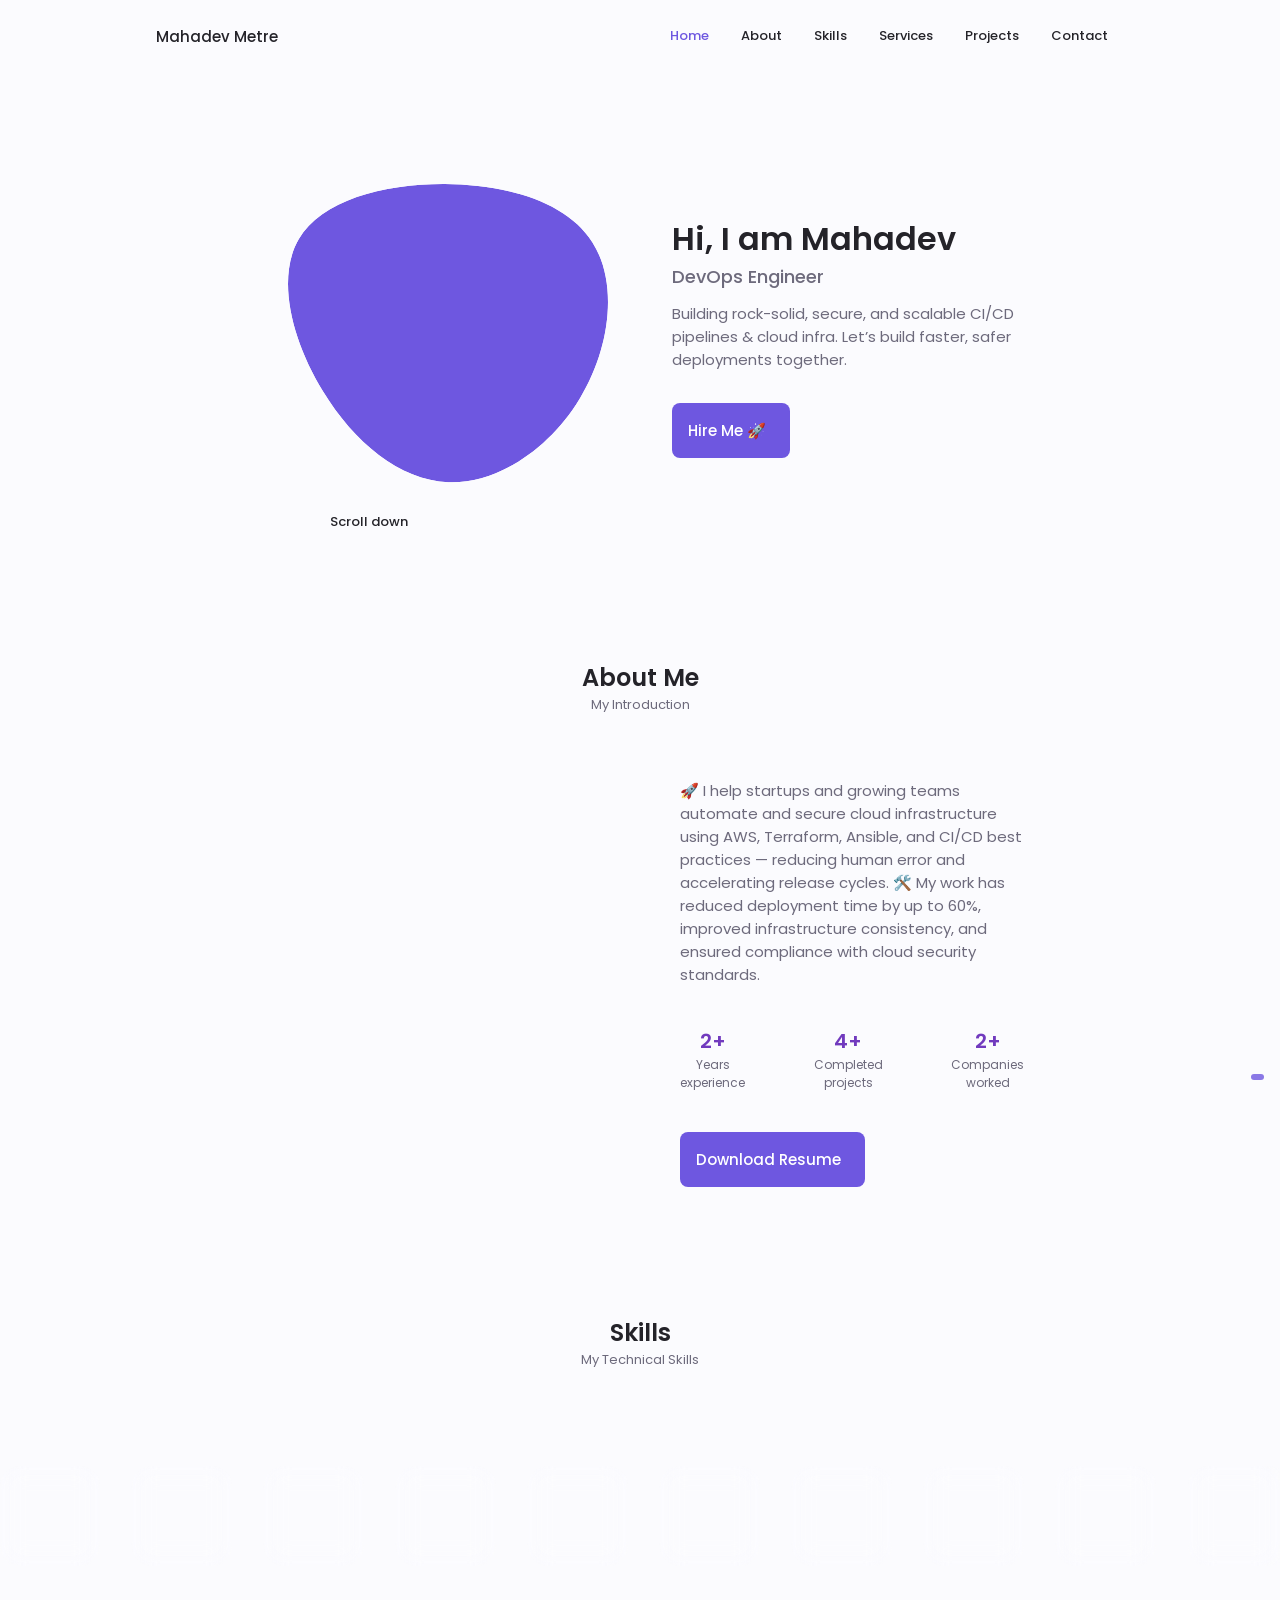
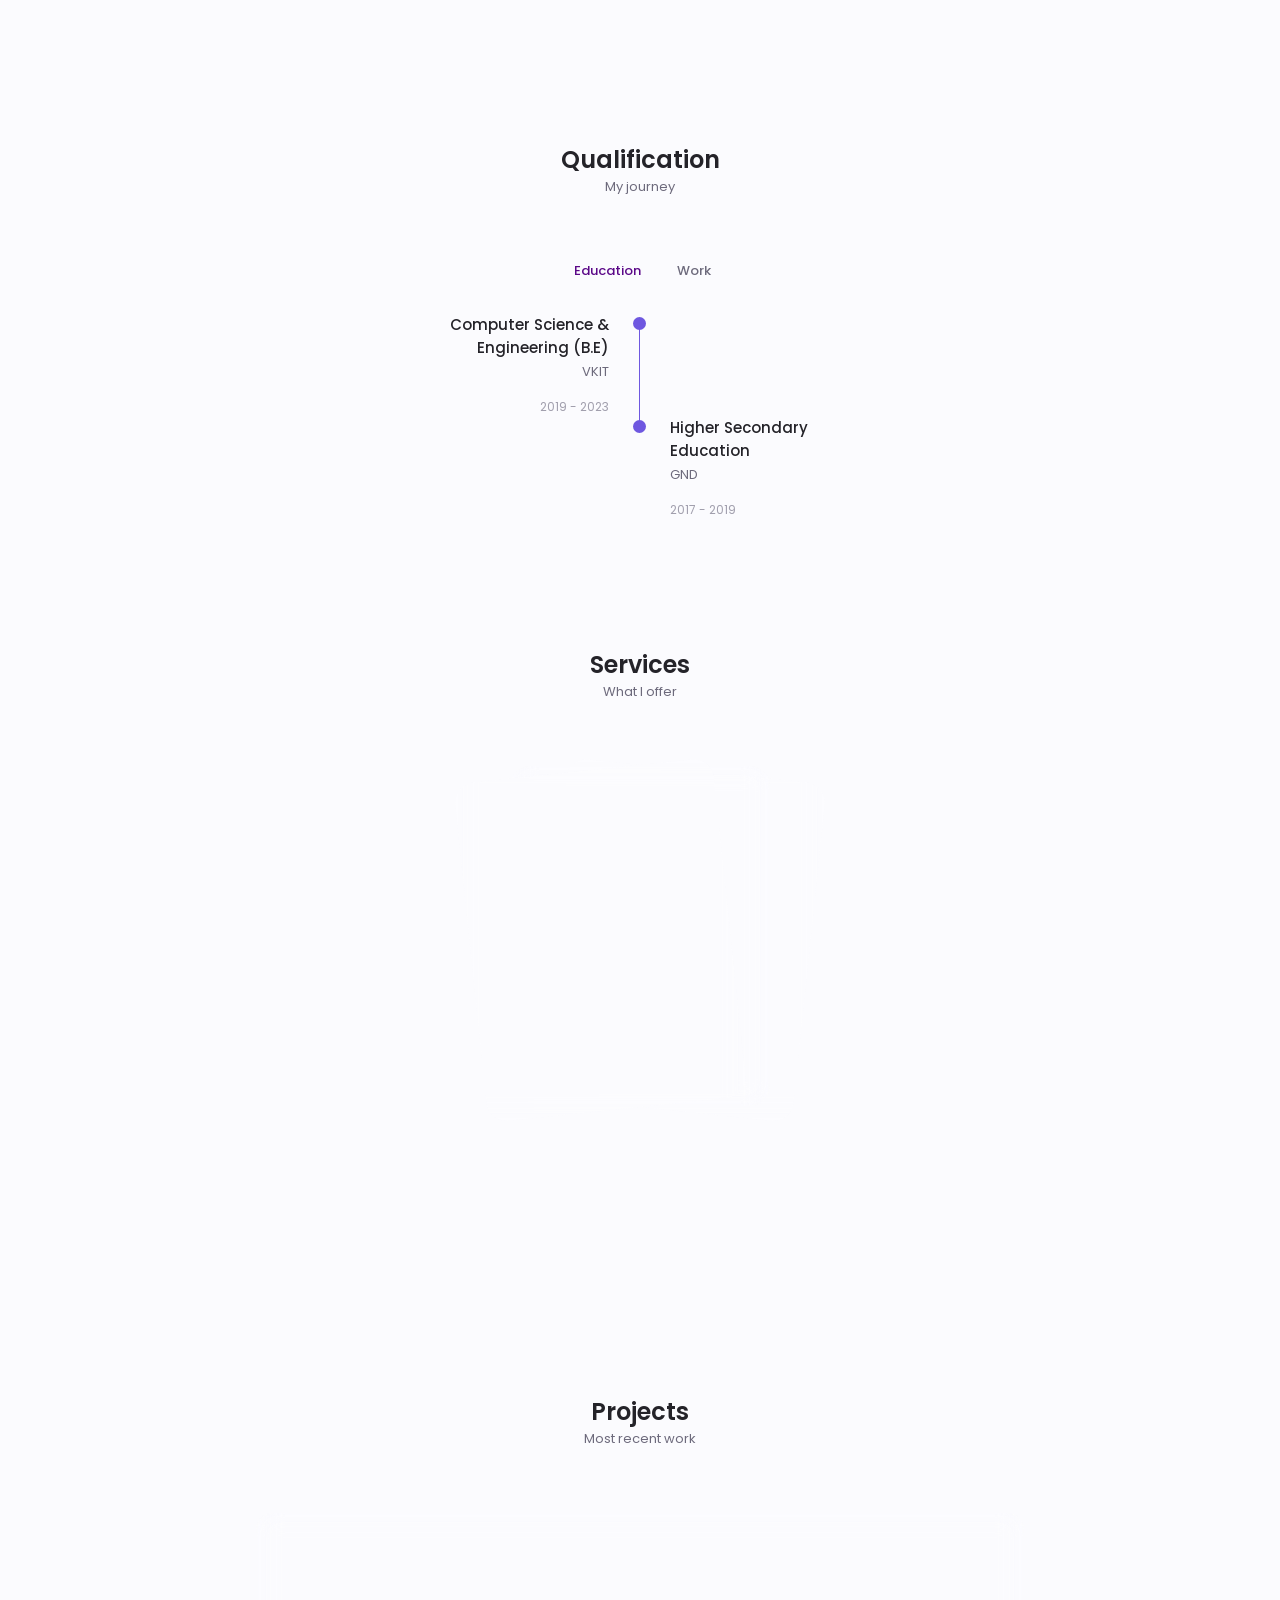
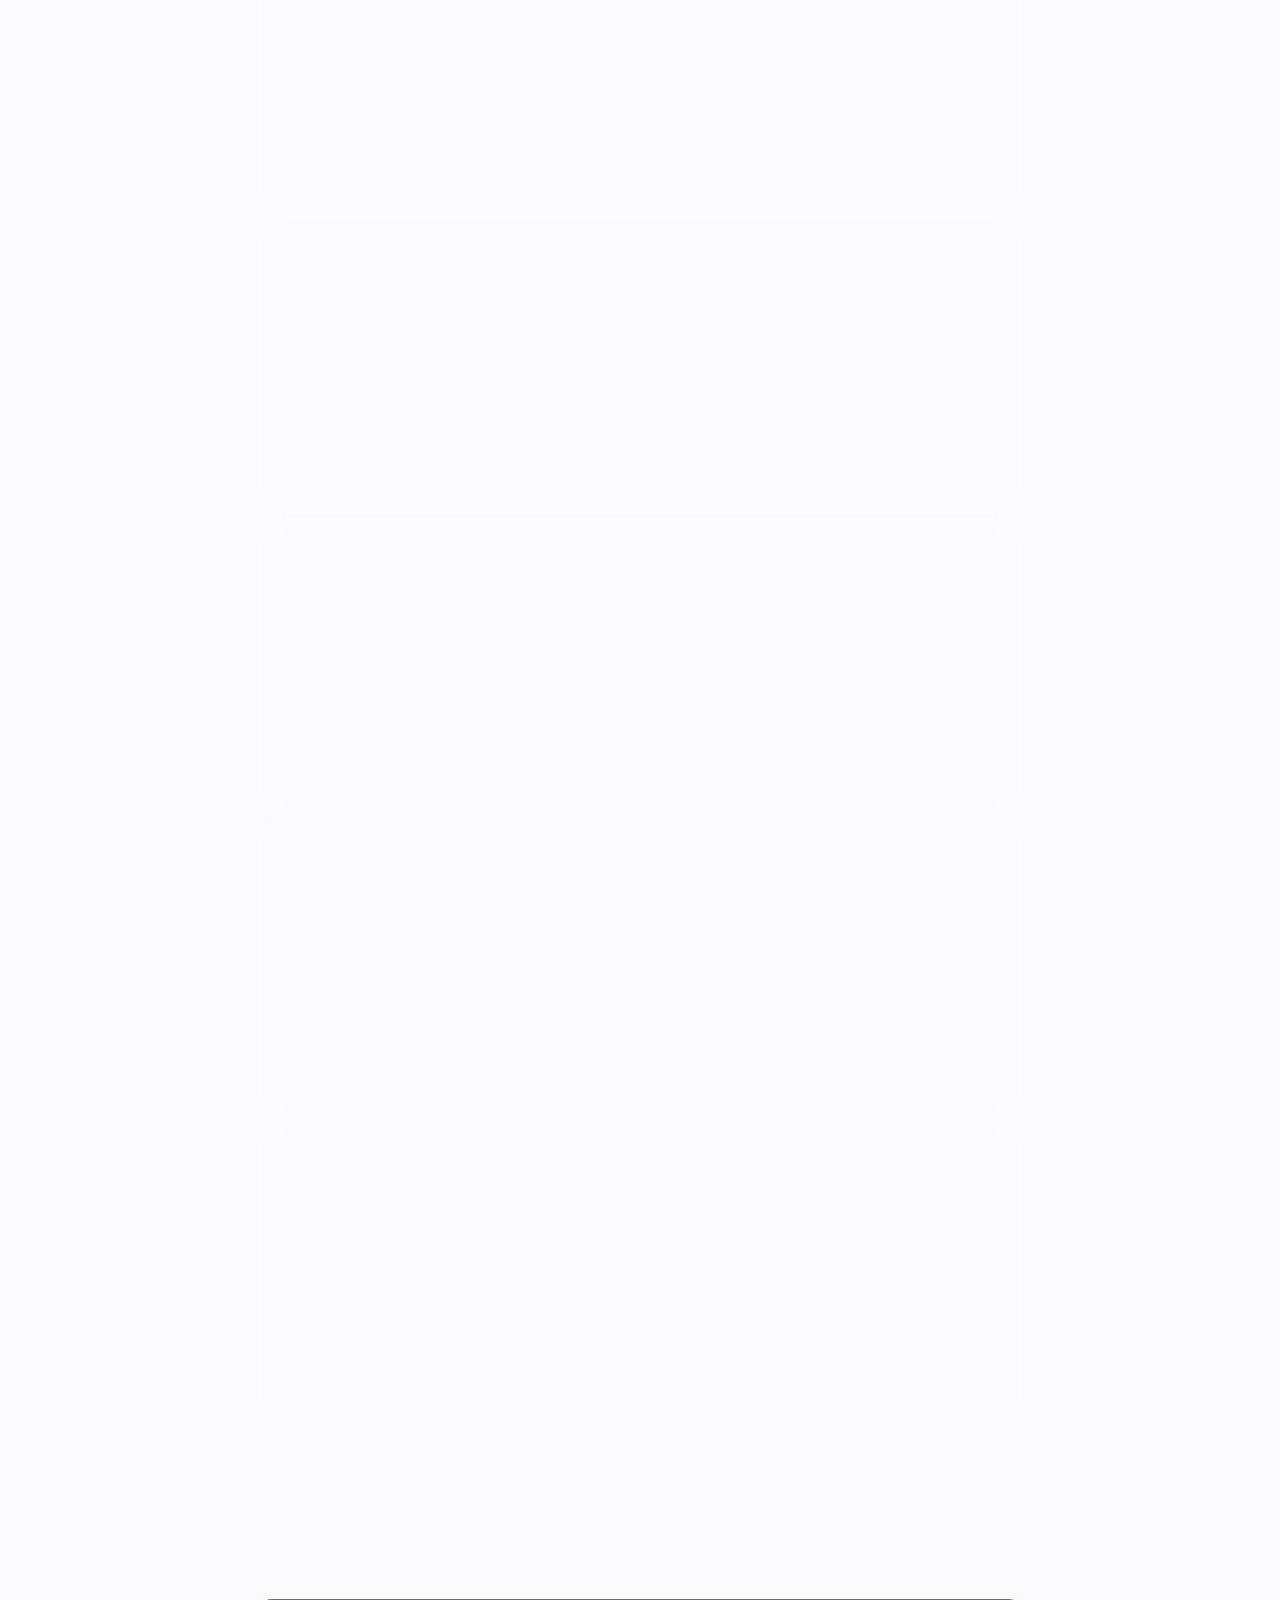
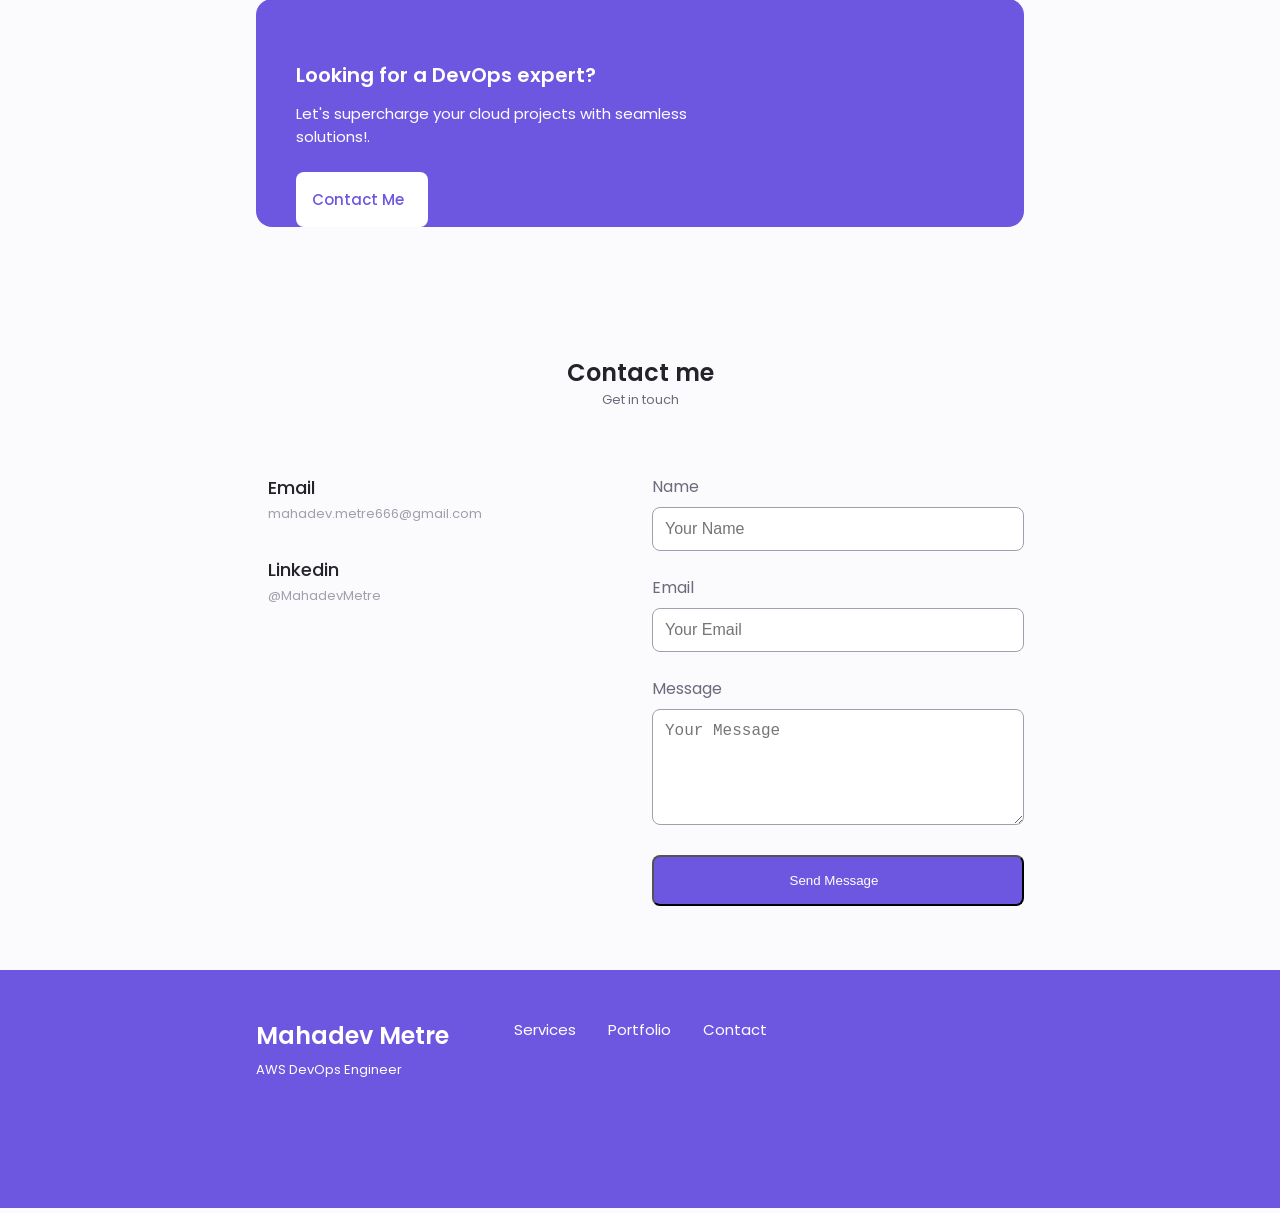
==== index.html @ 088efeca "Update index.html" ====
<!DOCTYPE html>
<html lang="en">
  <head>
    <meta charset="UTF-8" />
    <meta name="viewport" content="width=device-width, initial-scale=1.0" />
    <title>Mahadev</title>
    <link rel="stylesheet" href="Libraries/swiper-bundle.min.css" />
    <link rel="stylesheet" href="Css/style.css" />
  </head>
  <body><section class="space-section"><div class="space-layer layer-back"></div><div class="space-layer layer-mid"></div><div class="space-layer layer-front"></div><div class="section-content">
    <!-- header  --> 
    <header class="header" id="header">
      <nav class="nav container">
<!--         <a href="#" class="nav-logo">Mahadev Metre</a> -->
        <a href="https://www.linkedin.com/in/mahadevmetre/" class="nav-logo" target="_blank">Mahadev Metre</a>

        <div class="nav-menu" id="nav-menu">
          <ul class="nav-list grid">
            <li class="nav-item">
              <a href="#home" class="nav-link"
                ><i class="fa-solid fa-house nav-icon"></i> Home</a
              >
            </li>
            <li class="nav-item">
              <a href="#about" class="nav-link"
                ><i class="fa-solid fa-user nav-icon"></i> About</a
              >
            </li>
            <li class="nav-item">
              <a href="#skills" class="nav-link"
                ><i class="fa-solid fa-file nav-icon"></i> Skills</a
              >
            </li>
            <li class="nav-item">
              <a href="#services" class="nav-link"
                ><i class="fa-solid fa-briefcase nav-icon"></i> Services</a
              >
            </li>
            <li class="nav-item">
              <a href="#portfolio" class="nav-link"
                ><i class="fa-solid fa-image nav-icon"></i> Projects</a
              >
            </li>
            <li class="nav-item">
              <a href="#contact" class="nav-link"
                ><i class="fa-solid fa-message nav-icon"></i> Contact</a
              >
            </li>
          </ul>
          <i class="fa-solid fa-xmark nav-close" id="nav-close"></i>
        </div>

        <div class="nav-btns">
          <!-- theme btn  -->
          <i class="fa-regular fa-moon change-theme" id="theme-button"></i>

          <div class="nav-toggle" id="nav-toggle">
            <i class="fa-solid fa-bars"></i>
          </div>
        </div>
      </nav>
    </header>

    <main class="main">
      <section class="home section" id="home">
        <div class="home-container container grid">
          <div class="home-content grid">
            <div class="home-social">
              <a
                href="https://www.linkedin.com/in/mahadevmetre/"
                target="_blank"
                class="home-social-icon"
              >
                <i class="fa-brands fa-linkedin-in"></i>
              </a>
              <!-- <a
                href="#"
                target="_blank"
                class="home-social-icon"
              >
                <i class="fa-brands fa-instagram"></i>
              </a> -->
              <a
                href="https://github.com/MahadevMetre"
                target="_blank"
                class="home-social-icon"
              >
                <i class="fa-brands fa-github"></i>
              </a>
            </div>

            <div class="home-img">
              <svg
                class="home-blob"
                viewBox="0 0 200 187"
                xmlns="http://www.w3.org/2000/svg"
                xmlns:xlink="http://www.w3.org/1999/xlink"
              >
                <mask id="mask0" mask-type="alpha">
                  <path
                    d="M190.312 36.4879C206.582 62.1187 201.309 102.826 182.328 134.186C163.346 165.547 
        130.807 187.559 100.226 186.353C69.6454 185.297 41.0228 161.023 21.7403 129.362C2.45775 
        97.8511 -7.48481 59.1033 6.67581 34.5279C20.9871 10.1032 59.7028 -0.149132 97.9666 
        0.00163737C136.23 0.303176 174.193 10.857 190.312 36.4879Z"
                  />
                </mask>
                <g mask="url(#mask0)">
                  <path
                    d="M190.312 36.4879C206.582 62.1187 201.309 102.826 182.328 134.186C163.346 
        165.547 130.807 187.559 100.226 186.353C69.6454 185.297 41.0228 161.023 21.7403 
        129.362C2.45775 97.8511 -7.48481 59.1033 6.67581 34.5279C20.9871 10.1032 59.7028 
        -0.149132 97.9666 0.00163737C136.23 0.303176 174.193 10.857 190.312 36.4879Z"
                  />
                  <image
                    class="home-blob-img"
                    x="-15"
                    y="-5"
                    href="Assets/Icons/logo1.png"
                  />
                </g>
              </svg>
            </div>

            <div class="home-data">
              <h1 class="home-title">Hi, I am Mahadev</h1>
              <h3 class="home-subtitle">DevOps Engineer</h3>
              <p class="home-description">
                Building rock-solid, secure, and scalable CI/CD pipelines & cloud infra. Let’s build faster, safer deployments together.
              </p>
              <a href="#contact" class="button button-flex">
                Hire Me 🚀 <i class="fa-regular fa-envelope button-icon"></i>
              </a>
            </div>
          </div>
          <div class="home-scroll">
            <a href="#about" class="home-scroll-button button-flex">
              <!-- <i class="fa-solid fa-computer-mouse home-scroll-mouse"></i> -->
              <img class="home-scroll-mouse" src="Assets/mouse.svg" alt="" />
              <span class="home-scroll-name">Scroll down</span>
              <i class="fa-solid fa-angles-down home-scroll-arrow"></i>
            </a>
          </div>
        </div>
      </section>

      <section class="about section" id="about">
        <h2 class="section-title">About Me</h2>
        <span class="section-subtitle">My Introduction</span>

        <div class="about-container container grid">
          <lottie-player    src="https://lottie.host/4395eef1-335b-4917-9cc4-239379681e2f/G8MNc1hFb9.json"     background="transparent"     speed="1"     loop     autoplay     style="width: 300px; height: 300px;"> </lottie-player>
          <div class="about-data">
            <p class="about-description">
              🚀 I help startups and growing teams automate and 
              secure cloud infrastructure using AWS, Terraform, 
              Ansible, and CI/CD best practices — reducing human error and accelerating release cycles. 
              🛠️ My work has reduced deployment time by up to 60%, 
              improved infrastructure consistency, and ensured compliance with cloud security standards. 
            </p>

            <div class="about-info">
              <div>
                <span class="about-info-title">2+</span>
                <span class="about-info-name"
                  >Years <br />
                  experience</span
                >
              </div>
              <div>
                <span class="about-info-title">4+</span>
                <span class="about-info-name"
                  >Completed <br />
                  projects</span
                >
              </div>
              <div>
                <span class="about-info-title">2+</span>
                <span class="about-info-name"
                  >Companies <br />
                  worked</span
                >
              </div>
            </div>

            <div class="about-buttons">
              <a
                download=""
                href="Assets\Mahadev Metre_DevOps Engineer.pdf"
                class="button button-flex"
              >
                Download Resume<i
                  class="fa-solid fa-file-arrow-down button-icon"
                ></i>
              </a>
            </div>
          </div>
        </div>
      </section>

      <!-- skills and qualificationn  -->
      <section class="skills section" id="skills">
        <h2 class="section-title">Skills</h2>
        <span class="section-subtitle">My Technical Skills</span>
  <div class="skills-slider-wrapper">
    <!-- <button class="skills-arrow left" onclick="scrollSkills(-1)">‹</button> -->
    <div class="skills-slider" id="skillsScroll">
      <div class="skills-track scroll-left">
        <div class="skill-card">
          <div class="skill-card-inner">
            <div class="skill-card-front">
              <img src="Assets/python.svg" alt="Python">
            </div>
            <div class="skill-card-back">
              Python
            </div>
          </div>
        </div>
        
        <div class="skill-card">
          <div class="skill-card-inner">
            <div class="skill-card-front">
              <img src="Assets/docker.svg" alt="Docker">
            </div>
            <div class="skill-card-back">
              Docker
            </div>
          </div>
        </div>

        <div class="skill-card">
          <div class="skill-card-inner">
            <div class="skill-card-front">
              <img src="Assets/kubernetes.svg" alt="Kubernetes">
            </div>
            <div class="skill-card-back">
              Kubernetes
            </div>
          </div>
        </div>
        
        <div class="skill-card">
          <div class="skill-card-inner">
            <div class="skill-card-front">
              <img src="Assets/prometheus.svg" alt="Prometheus">
            </div>
            <div class="skill-card-back">
              Prometheus
            </div>
          </div>
        </div>
        
        <div class="skill-card">
          <div class="skill-card-inner">
            <div class="skill-card-front">
              <img src="Assets/grafana.svg" alt="Grafana">
            </div>
            <div class="skill-card-back">
              Grafana
            </div>
          </div>
        </div>
        
        <div class="skill-card">
          <div class="skill-card-inner">
            <div class="skill-card-front">
              <img src="Assets/trivy.svg" alt="Trivy">
            </div>
            <div class="skill-card-back">
              Trivy
            </div>
          </div>
        </div>

        <div class="skill-card">
          <div class="skill-card-inner">
            <div class="skill-card-front">
              <img src="Assets/awscodepipeline.svg" alt="AWS CodePipeline">
            </div>
            <div class="skill-card-back">
              AWS CodePipeline
            </div>
          </div>
        </div>        

        <div class="skill-card">
          <div class="skill-card-inner">
            <div class="skill-card-front">
              <img src="Assets/sonarqube.svg" alt="SonarQube">
            </div>
            <div class="skill-card-back">
              SonarQube
            </div>
          </div>
        </div>          

        <div class="skill-card">
          <div class="skill-card-inner">
            <div class="skill-card-front">
              <img src="Assets/helm.svg" alt="Helm">
            </div>
            <div class="skill-card-back">
              Helm
            </div>
          </div>
        </div> 

        <div class="skill-card">
          <div class="skill-card-inner">
            <div class="skill-card-front">
              <img src="Assets/argocd.svg" alt="Argo CD">
            </div>
            <div class="skill-card-back">
              Argo CD
            </div>
          </div>
        </div>         

        <div class="skill-card">
          <div class="skill-card-inner">
            <div class="skill-card-front">
              <img src="Assets/terraform.svg" alt="Terraform">
            </div>
            <div class="skill-card-back">
              Terraform
            </div>
          </div>
        </div>          

        <div class="skill-card">
          <div class="skill-card-inner">
            <div class="skill-card-front">
              <img src="Assets/linux.svg" alt="Linux">
            </div>
            <div class="skill-card-back">
              Linux
            </div>
          </div>
        </div>         

        <div class="skill-card">
          <div class="skill-card-inner">
            <div class="skill-card-front">
              <img src="Assets/bash.svg" alt="Bash Scripting">
            </div>
            <div class="skill-card-back">
              Bash Scripting
            </div>
          </div>
        </div>   

        <div class="skill-card">
          <div class="skill-card-inner">
            <div class="skill-card-front">
              <img src="Assets/nginx.svg" alt="Nginx">
            </div>
            <div class="skill-card-back">
              Nginx
            </div>
          </div>
        </div>         

        <div class="skill-card">
          <div class="skill-card-inner">
            <div class="skill-card-front">
              <img src="Assets/ansible.svg" alt="Ansible">
            </div>
            <div class="skill-card-back">
              Ansible
            </div>
          </div>
        </div>          

        <div class="skill-card">
          <div class="skill-card-inner">
            <div class="skill-card-front">
              <img src="Assets/git.svg" alt="Git">
            </div>
            <div class="skill-card-back">
              Git
            </div>
          </div>
        </div> 

        <div class="skill-card">
          <div class="skill-card-inner">
            <div class="skill-card-front">
              <img src="Assets/jenkins.svg" alt="Jenkins">
            </div>
            <div class="skill-card-back">
              Jenkins
            </div>
          </div>
        </div>         

        <div class="skill-card">
          <div class="skill-card-inner">
            <div class="skill-card-front">
              <img src="Assets/CloudFormation.svg" alt="CloudFormation">
            </div>
            <div class="skill-card-back">
              CloudFormation
            </div>
          </div>
        </div>    

        <div class="skill-card">
          <div class="skill-card-inner">
            <div class="skill-card-front">
              <img src="Assets/groovy.svg" alt="Groovy">
            </div>
            <div class="skill-card-back">
              Groovy
            </div>
          </div>
        </div>          

        <div class="skill-card">
          <div class="skill-card-inner">
            <div class="skill-card-front">
              <img src="Assets/amazonecr.svg" alt="Amazon ECR">
            </div>
            <div class="skill-card-back">
              Amazon ECR
            </div>
          </div>
        </div>          
  
        <div class="skill-card">
          <div class="skill-card-inner">
            <div class="skill-card-front">
              <img src="Assets/awscloudwatch.svg" alt="AWS CloudWatch">
            </div>
            <div class="skill-card-back">
              AWS CloudWatch
            </div>
          </div>
        </div> 

        <div class="skill-card">
          <div class="skill-card-inner">
            <div class="skill-card-front">
              <img src="Assets/yaml.svg" alt="YAML">
            </div>
            <div class="skill-card-back">
              YAML
            </div>
          </div>
        </div>         

        <div class="skill-card">
          <div class="skill-card-inner">
            <div class="skill-card-front">
              <img src="Assets/awswaf.svg" alt="AWS WAF">
            </div>
            <div class="skill-card-back">
              AWS WAF
            </div>
          </div>
        </div>         


        <div class="skill-card">
          <div class="skill-card-inner">
            <div class="skill-card-front">
              <img src="Assets/iam.svg" alt="IAM">
            </div>
            <div class="skill-card-back">
              IAM
            </div>
          </div>
        </div>      

        <div class="skill-card">
          <div class="skill-card-inner">
            <div class="skill-card-front">
              <img src="Assets/secretsmanagement.svg" alt="Secrets Management">
            </div>
            <div class="skill-card-back">
              Secrets Management
            </div>
          </div>
        </div>        

        <div class="skill-card">
          <div class="skill-card-inner">
            <div class="skill-card-front">
              <img src="Assets/rds.svg" alt="RDS">
            </div>
            <div class="skill-card-back">
              RDS
            </div>
          </div>
        </div>         

        <div class="skill-card">
          <div class="skill-card-inner">
            <div class="skill-card-front">
              <img src="Assets/route53.svg" alt="Route 53 (DNS)">
            </div>
            <div class="skill-card-back">
              Route 53 (DNS)
            </div>
          </div>
        </div>           

        <div class="skill-card">
          <div class="skill-card-inner">
            <div class="skill-card-front">
              <img src="Assets/circleci.svg" alt="CircleCI">
            </div>
            <div class="skill-card-back">
              CircleCI
            </div>
          </div>
        </div>         

        <div class="skill-card">
          <div class="skill-card-inner">
            <div class="skill-card-front">
              <img src="Assets/githubactions.svg" alt="GitHub Actions">
            </div>
            <div class="skill-card-back">
              GitHub Actions
            </div>
          </div>
        </div>          

        <div class="skill-card">
          <div class="skill-card-inner">
            <div class="skill-card-front">
              <img src="Assets/mongodb.svg" alt="Mongo DB">
            </div>
            <div class="skill-card-back">
              Mongo DB
            </div>
          </div>
        </div> 

        <div class="skill-card">
          <div class="skill-card-inner">
            <div class="skill-card-front">
              <img src="Assets/dynamodb.svg" alt="Dynamo DB">
            </div>
            <div class="skill-card-back">
              Dynamo DB
            </div>
          </div>
        </div>         


<!--       repeat -->


<div class="skill-card">
  <div class="skill-card-inner">
    <div class="skill-card-front">
      <img src="Assets/route53.svg" alt="Route 53 (DNS)">
    </div>
    <div class="skill-card-back">Route 53 (DNS)</div>
  </div>
</div>

<div class="skill-card">
  <div class="skill-card-inner">
    <div class="skill-card-front">
      <img src="Assets/rds.svg" alt="RDS">
    </div>
    <div class="skill-card-back">RDS</div>
  </div>
</div>

<div class="skill-card">
  <div class="skill-card-inner">
    <div class="skill-card-front">
      <img src="Assets/secretsmanagement.svg" alt="Secrets Management">
    </div>
    <div class="skill-card-back">Secrets Management</div>
  </div>
</div>

<div class="skill-card">
  <div class="skill-card-inner">
    <div class="skill-card-front">
      <img src="Assets/iam.svg" alt="IAM">
    </div>
    <div class="skill-card-back">IAM</div>
  </div>
</div>

<div class="skill-card">
  <div class="skill-card-inner">
    <div class="skill-card-front">
      <img src="Assets/awswaf.svg" alt="AWS WAF">
    </div>
    <div class="skill-card-back">AWS WAF</div>
  </div>
</div>

<div class="skill-card">
  <div class="skill-card-inner">
    <div class="skill-card-front">
      <img src="Assets/yaml.svg" alt="YAML">
    </div>
    <div class="skill-card-back">YAML</div>
  </div>
</div>

<div class="skill-card">
  <div class="skill-card-inner">
    <div class="skill-card-front">
      <img src="Assets/awscloudwatch.svg" alt="AWS CloudWatch">
    </div>
    <div class="skill-card-back">AWS CloudWatch</div>
  </div>
</div>

<div class="skill-card">
  <div class="skill-card-inner">
    <div class="skill-card-front">
      <img src="Assets/circleci.svg" alt="CircleCI">
    </div>
    <div class="skill-card-back">CircleCI</div>
  </div>
</div>

<div class="skill-card">
  <div class="skill-card-inner">
    <div class="skill-card-front">
      <img src="Assets/amazonecr.svg" alt="Amazon ECR">
    </div>
    <div class="skill-card-back">Amazon ECR</div>
  </div>
</div>

<div class="skill-card">
  <div class="skill-card-inner">
    <div class="skill-card-front">
      <img src="Assets/groovy.svg" alt="Groovy">
    </div>
    <div class="skill-card-back">Groovy</div>
  </div>
</div>

<div class="skill-card">
  <div class="skill-card-inner">
    <div class="skill-card-front">
      <img src="Assets/CloudFormation.svg" alt="CloudFormation">
    </div>
    <div class="skill-card-back">CloudFormation</div>
  </div>
</div>

<div class="skill-card">
  <div class="skill-card-inner">
    <div class="skill-card-front">
      <img src="Assets/jenkins.svg" alt="Jenkins">
    </div>
    <div class="skill-card-back">Jenkins</div>
  </div>
</div>

<div class="skill-card">
  <div class="skill-card-inner">
    <div class="skill-card-front">
      <img src="Assets/git.svg" alt="Git">
    </div>
    <div class="skill-card-back">Git</div>
  </div>
</div>

<div class="skill-card">
  <div class="skill-card-inner">
    <div class="skill-card-front">
      <img src="Assets/githubactions.svg" alt="GitHub Actions">
    </div>
    <div class="skill-card-back">GitHub Actions</div>
  </div>
</div>

<div class="skill-card">
  <div class="skill-card-inner">
    <div class="skill-card-front">
      <img src="Assets/ansible.svg" alt="Ansible">
    </div>
    <div class="skill-card-back">Ansible</div>
  </div>
</div>

<div class="skill-card">
  <div class="skill-card-inner">
    <div class="skill-card-front">
      <img src="Assets/nginx.svg" alt="Nginx">
    </div>
    <div class="skill-card-back">Nginx</div>
  </div>
</div>

<div class="skill-card">
  <div class="skill-card-inner">
    <div class="skill-card-front">
      <img src="Assets/bash.svg" alt="Bash Scripting">
    </div>
    <div class="skill-card-back">Bash Scripting</div>
  </div>
</div>

<div class="skill-card">
  <div class="skill-card-inner">
    <div class="skill-card-front">
      <img src="Assets/linux.svg" alt="Linux">
    </div>
    <div class="skill-card-back">Linux</div>
  </div>
</div>

<div class="skill-card">
  <div class="skill-card-inner">
    <div class="skill-card-front">
      <img src="Assets/terraform.svg" alt="Terraform">
    </div>
    <div class="skill-card-back">Terraform</div>
  </div>
</div>

<div class="skill-card">
  <div class="skill-card-inner">
    <div class="skill-card-front">
      <img src="Assets/argocd.svg" alt="Argo CD">
    </div>
    <div class="skill-card-back">Argo CD</div>
  </div>
</div>

<div class="skill-card">
  <div class="skill-card-inner">
    <div class="skill-card-front">
      <img src="Assets/kubernetes.svg" alt="Kubernetes">
    </div>
    <div class="skill-card-back">Kubernetes</div>
  </div>
</div>

<div class="skill-card">
  <div class="skill-card-inner">
    <div class="skill-card-front">
      <img src="Assets/helm.svg" alt="Helm">
    </div>
    <div class="skill-card-back">Helm</div>
  </div>
</div>

<div class="skill-card">
  <div class="skill-card-inner">
    <div class="skill-card-front">
      <img src="Assets/sonarqube.svg" alt="SonarQube">
    </div>
    <div class="skill-card-back">SonarQube</div>
  </div>
</div>

<div class="skill-card">
  <div class="skill-card-inner">
    <div class="skill-card-front">
      <img src="Assets/awscodepipeline.svg" alt="AWS CodePipeline">
    </div>
    <div class="skill-card-back">AWS CodePipeline</div>
  </div>
</div>

<div class="skill-card">
  <div class="skill-card-inner">
    <div class="skill-card-front">
      <img src="Assets/trivy.svg" alt="Trivy">
    </div>
    <div class="skill-card-back">Trivy</div>
  </div>
</div>

<div class="skill-card">
  <div class="skill-card-inner">
    <div class="skill-card-front">
      <img src="Assets/grafana.svg" alt="Grafana">
    </div>
    <div class="skill-card-back">Grafana</div>
  </div>
</div>

<div class="skill-card">
  <div class="skill-card-inner">
    <div class="skill-card-front">
      <img src="Assets/prometheus.svg" alt="Prometheus">
    </div>
    <div class="skill-card-back">Prometheus</div>
  </div>
</div>

<div class="skill-card">
  <div class="skill-card-inner">
    <div class="skill-card-front">
      <img src="Assets/kubernetes.svg" alt="Kubernetes">
    </div>
    <div class="skill-card-back">Kubernetes</div>
  </div>
</div>



<div class="skill-card">
  <div class="skill-card-inner">
    <div class="skill-card-front">
      <img src="Assets/docker.svg" alt="Docker">
    </div>
    <div class="skill-card-back">Docker</div>
  </div>
</div>

<div class="skill-card">
  <div class="skill-card-inner">
    <div class="skill-card-front">
      <img src="Assets/python.svg" alt="Python">
    </div>
    <div class="skill-card-back">Python</div>
  </div>
</div>


      
      </div>
    </div>
    <!-- <button class="skills-arrow right" onclick="scrollSkills(1)">›</button> -->
  </div>
</section>






      
      <section class="qualification section">
        <h2 class="section-title">Qualification</h2>
        <span class="section-subtitle">My journey</span>
      
        <div class="qualification-container container">
          <!-- Tabs -->
          <div class="qualification-tabs">
            <div
              class="qualification-button button-flex qualification-active"
              data-target="#education"
            >
              <i class="fa-solid fa-graduation-cap qualification-icon"></i>
              Education
            </div>
            <div class="qualification-button button-flex" data-target="#work">
              <i class="fa-solid fa-briefcase qualification-icon"></i>
              Work
            </div>
          </div>
      
          <!-- Qualification Sections -->
          <div class="qualification-section">
      
            <!-- Education Content -->
            <div
              class="qualification-content qualification-active"
              data-content
              id="education"
            >
              <!-- Qualification 1 -->
              <div class="qualification-data">
                <div style="text-align: right;">
                <h3 class="qualification-title">Computer Science & Engineering (B.E)</h3>
    <span class="qualification-subtitle">VKIT</span>
    <div class="qualification-date">
      <i class="fa-solid fa-calendar-days"></i>
      2019 - 2023
    </div>
  </div>
  <div>
    <span class="qualification-round"></span>
    <span class="qualification-line"></span>
  </div>
</div>
      
              <!-- Qualification 2 -->
              <div class="qualification-data">
                <div></div>
                <div>
                  <span class="qualification-round"></span>
                </div>
                <div>
                  <h3 class="qualification-title">Higher Secondary Education</h3>
                  <span class="qualification-subtitle">GND</span>
                  <div class="qualification-date">
                    <i class="fa-solid fa-calendar-days"></i>
                    2017 - 2019
                  </div>
                </div>
              </div>
            </div>
      
            <!-- Work Content -->
            <div class="qualification-content" data-content id="work">
              <!-- Qualification 1 - Most Recent (Paydoh) -->
  <div class="qualification-data">
    <div></div>
    <div>
      <span class="qualification-round"></span>
      <span class="qualification-line"></span>
    </div>
    <div>
      <h3 class="qualification-title">DevOps Engineer</h3>
      <span class="qualification-subtitle">Paydoh</span>
      <div class="qualification-date">
        <i class="fa-solid fa-calendar-days"></i>
        2024 – Present
      </div>
    </div>
  </div>
              <!-- Qualification 1 -->
<div class="qualification-data">
  <div style="text-align: right;">
    <h3 class="qualification-title">AWS DevOps Engineer</h3>
    <span class="qualification-subtitle">Aseuro</span>
    <div class="qualification-date">
      <i class="fa-solid fa-calendar-days"></i>
      2023 - 2024
    </div>
  </div>
  <div>
    <span class="qualification-round"></span>
    <span class="qualification-line"></span>
  </div>
</div>

      
              <!-- Qualification 2 -->
              <div class="qualification-data">
                <div></div>
                <div>
                  <span class="qualification-round"></span>
                </div>
                <div>
                  <h3 class="qualification-title">Data Associate</h3>
                  <span class="qualification-subtitle">Pramata</span>
                  <div class="qualification-date">
                    <i class="fa-solid fa-calendar-days"></i>
                    2023 - 2023
                  </div>
                </div>
              </div>
            </div>
      
          </div>
        </div>
      </section>
      
      <section class="services section" id="services">
        <h2 class="section-title">Services</h2>
        <span class="section-subtitle">What I offer</span>

        <div class="services-container container grid">
          <!-- service 1  -->
          <div class="services-content">
            <div>
              <i class="fa-solid fa-infinity services-icon"></i>
              <h3 class="services-title">
                DevOps <br />
                Engineer
              </h3>
            </div>
            <span
              class="button button-flex button-small button-link services-button"
            >
              View more
              <i class="fa-solid fa-arrow-right button-icon"></i>
            </span>

            <div class="services-box">
              <div class="services-box-content">
                <h4 class="services-box-title">
                  DevOps <br />
                  Engineer
                  </h4>
                <i class="fa-solid fa-xmark services-box-close"></i>

                <ul class="services-box-services grid">
                  <li class="services-box-list">
                    <i
                      class="fa-regular fa-circle-check services-list-icon"
                    ></i>
                    <p>Build and manage CI/CD pipelines</p>
                  </li>
                  <li class="services-box-list">
                    <i
                      class="fa-regular fa-circle-check services-list-icon"
                    ></i>
                    <p>Automate infrastructure with Terraform/Ansible</p>
                  </li>
                  <li class="services-box-list">
                    <i
                      class="fa-regular fa-circle-check services-list-icon"
                    ></i>
                    <p>Implement monitoring tools (e.g., Prometheus)</p>
                  </li>
                  <li class="services-box-list">
                    <i
                      class="fa-regular fa-circle-check services-list-icon"
                    ></i>
                    <p>Collaborate with teams to streamline workflows</p>
                  </li>
                </ul>
              </div>
            </div>
          </div>
          <!-- service 2  -->
          <div class="services-content">
            <div>
              <link href="https://fonts.googleapis.com/icon?family=Material+Icons+Outlined" rel="stylesheet">
              <i class="material-icons-outlined services-icon">cloud</i>
              <h3 class="services-title">
                Cloud <br />
                Engineer
              </h3>
            </div>
            <span
              class="button button-flex button-small button-link services-button"
            >
              View more
              <i class="fa-solid fa-arrow-right button-icon"></i>
            </span>

            <div class="services-box">
              <div class="services-box-content">
                <h4 class="services-box-title">
                  Cloud <br />
                  Engineer
                  </h4>
                <i class="fa-solid fa-xmark services-box-close"></i>

                <ul class="services-box-services grid">
                  <li class="services-box-list">
                    <i
                      class="fa-regular fa-circle-check services-list-icon"
                    ></i>
                    <p>Design scalable cloud architectures</p>
                  </li>
                  <li class="services-box-list">
                    <i
                      class="fa-regular fa-circle-check services-list-icon"
                    ></i>
                    <p>Optimize cloud costs and usage</p>
                  </li>
                  <li class="services-box-list">
                    <i
                      class="fa-regular fa-circle-check services-list-icon"
                    ></i>
                    <p>Manage cloud security and compliance</p>
                  </li>
                  <li class="services-box-list">
                    <i
                      class="fa-regular fa-circle-check services-list-icon"
                    ></i>
                    <p>Automate provisioning using IaC tools</p>
                  </li>
                </ul>
              </div>
            </div>
          </div>
          <!-- service 3  -->
          <div class="services-content">
            <div>
              <link href="https://fonts.googleapis.com/icon?family=Material+Icons+Outlined" rel="stylesheet">
               <i class="material-icons-outlined services-icon">settings</i>
              <h3 class="services-title">
                Platform<br />
                Engineer
              </h3>
            </div>
            <span
              class="button button-flex button-small button-link services-button"
            >
              View more
              <i class="fa-solid fa-arrow-right button-icon"></i>
            </span>

            <div class="services-box">
              <div class="services-box-content">
                <h4 class="services-box-title">
                  Platform<br />
                  Engineer
                  </h4>
                <i class="fa-solid fa-xmark services-box-close"></i>

                <ul class="services-box-services grid">
                  <li class="services-box-list">
                    <i
                      class="fa-regular fa-circle-check services-list-icon"
                    ></i>
                    <p>Build self-service developer platforms</p>
                  </li>
                  <li class="services-box-list">
                    <i
                      class="fa-regular fa-circle-check services-list-icon"
                    ></i>
                    <p>Manage Kubernetes and container orchestration</p>
                  </li>
                  <li class="services-box-list">
                    <i
                      class="fa-regular fa-circle-check services-list-icon"
                    ></i>
                    <p>Optimize CI/CD for developer productivity</p>
                  </li>
                  <li class="services-box-list">
                    <i
                      class="fa-regular fa-circle-check services-list-icon"
                    ></i>
                    <p>Monitor and scale platform infrastructure</p>
                  </li>
                </ul>
              </div>
            </div>
          </div>
        </div>
      </section>

      <!-- portfolio -->
      <section class="portfolio section" id="portfolio">
        <h2 class="section-title">Projects</h2>
        <span class="section-subtitle">Most recent work</span>

        <div class="portfolio-container container swiper-container">
          <div class="swiper-wrapper">

            <!-- project1  -->
            <div class="portfolio-content grid swiper-slide">
              <lottie-player    src="https://lottie.host/e19d9159-e2c1-42e5-b9ba-7fe1645d771c/4hz4WUxfGq.json"     background="transparent"     speed="1"     loop     autoplay     style="width: 300px; height: 300px;"> </lottie-player>

              <div class="portfolio-data">
                <h3 class="portfolio-title">Netflix Clone CI/CD on Kubernetes</h3>
                <p class="portfolio-description">
                  Automated Netflix clone deployment on AWS using Jenkins CI/CD, with Docker for containerization, 
                  SonarQube for quality checks, and Trivy for security scanning.
                </p>
                <a
                  href="https://github.com/MahadevMetre/DevSecOps-Netflix-Clone-Project"
                  target="_blank"
                  class="button button-flex button-small portfolio-button"
                  >Project Link
                  <i class="fa-solid fa-arrow-right button-icon"></i
                ></a>
              </div>
            </div>


            <!-- project3.svg  -->
            <div class="portfolio-content grid swiper-slide">
              <lottie-player    src="https://lottie.host/18bc33cf-86ff-4751-9b74-a6944f3c027c/lbzNVZGwhg.json"     background="transparent"     speed="1"     loop     autoplay     style="width: 300px; height: 300px;"> </lottie-player>

              <div class="portfolio-data">
                <h3 class="portfolio-title">Docker AWS CI/CD Automation</h3>
                <p class="portfolio-description">
                  Automated CI/CD with AWS CodePipeline, CodeBuild, and CodeDeploy, 
                  containerized apps using Docker on ECS, and managed images with ECR, streamlining deployment with YAML.
                </p>
                <a
                  href="https://github.com/MahadevMetre/AWSCodePipeline-Docker-Build"
                  target="_blank"
                  class="button button-flex button-small portfolio-button"
                  >Project Link
                  <i class="fa-solid fa-arrow-right button-icon"></i
                ></a>
              </div>
            </div>

            <!-- project3  -->
            <div class="portfolio-content grid swiper-slide">
              <lottie-player    src="https://lottie.host/60d3ac41-3f31-4bba-9c4a-2df136c688bb/C3lwjtdF7f.json"     background="transparent"     speed="1"     loop     autoplay     style="width: 300px; height: 300px;"> </lottie-player>

              <div class="portfolio-data">
                <h3 class="portfolio-title">PyConfig Lambda Compliance</h3>
                <p class="portfolio-description">
                  PyConfig automates AWS resource governance, 
                  ensuring minimal manual effort with Lambda, Cloudwatch and Python.
                </p>
                <a
                  href="https://github.com/MahadevMetre/AWSync"
                  target="_blank"
                  class="button button-flex button-small portfolio-button"
                  >Project Link
                  <i class="fa-solid fa-arrow-right button-icon"></i
                ></a>
              </div>
            </div>



                        <!-- project4  -->
            <div class="portfolio-content grid swiper-slide">
              <lottie-player    src="https://lottie.host/86f290c3-ba62-4b93-b985-f77af727ba47/JuMrUVplpo.json"     background="transparent"     speed="1"     loop     autoplay     style="width: 300px; height: 300px;"> </lottie-player>

              <div class="portfolio-data">
                <h3 class="portfolio-title">devops-microservices-pipeline</h3>
                <p class="portfolio-description">
                  🚀 A complete DevOps pipeline project showcasing CI/CD with GitHub Actions, Helm, and Kubernetes for microservices — fully automated using a self-hosted runner on local infrastructure. 
                </p>
                <a
                  href="https://github.com/MahadevMetre"
                  target="_blank"
                  class="button button-flex button-small portfolio-button"
                  >Project Link
                  <i class="fa-solid fa-arrow-right button-icon"></i
                ></a>
              </div>
            </div>

            
            
            <!-- project4  -->
            <div class="portfolio-content grid swiper-slide">
              <lottie-player    src="https://lottie.host/1425d400-4694-433e-9544-2ad9d6f214e8/LBnRolCwKb.json"     background="transparent"     speed="1"     loop     autoplay     style="width: 300px; height: 300px;"> </lottie-player>

              <div class="portfolio-data">
                <h3 class="portfolio-title">Project in Progress</h3>
                <p class="portfolio-description">
                  Lorem ipsum dolor sit amet, consectetur adipiscing elit, sed do eiusmod tempor incididunt ut labore et dolore magna aliqua. 
                </p>
                <a
                  href="https://github.com/MahadevMetre/devops-microservices-pipeline.git"
                  target="_blank"
                  class="button button-flex button-small portfolio-button"
                  >Project Link
                  <i class="fa-solid fa-arrow-right button-icon"></i
                ></a>
              </div>
            </div>



            
            <!-- project6  -->
            <!-- <div class="portfolio-content grid swiper-slide">
              <img src="Assets/project3.svg" alt="" class="portfolio-img" />

              <div class="portfolio-data">
                <h3 class="portfolio-title">Portfolio Websites</h3>
                <p class="portfolio-description">
                  Impressive portfolio sites that showcase your talents with a
                  flawless user experience.
                </p>
                <a
                  href="https://github.com/MahadevMetre"
                  target="_blank"
                  class="button button-flex button-small portfolio-button"
                  >Project Link
                  <i class="fa-solid fa-arrow-right button-icon"></i
                ></a>
              </div>
            </div>
 -->
            <!-- project7  -->
            <!-- <div class="portfolio-content grid swiper-slide">
              <img src="Assets/project3.svg" alt="" class="portfolio-img" />

              <div class="portfolio-data">
                <h3 class="portfolio-title">Portfolio Websites</h3>
                <p class="portfolio-description">
                  Impressive portfolio sites that showcase your talents with a
                  flawless user experience.
                </p>
                <a
                  href="https://github.com/MahadevMetre"
                  target="_blank"
                  class="button button-flex button-small portfolio-button"
                  >Project Link
                  <i class="fa-solid fa-arrow-right button-icon"></i
                ></a>
              </div>
            </div> -->
            <!-- project8  -->
            <!-- <div class="portfolio-content grid swiper-slide">
              <img src="Assets/project3.svg" alt="" class="portfolio-img" />

              <div class="portfolio-data">
                <h3 class="portfolio-title">Portfolio Websites</h3>
                <p class="portfolio-description">
                  Impressive portfolio sites that showcase your talents with a
                  flawless user experience.
                </p>
                <a
                  href="https://github.com/MahadevMetre"
                  target="_blank"
                  class="button button-flex button-small portfolio-button"
                  >Project Link
                  <i class="fa-solid fa-arrow-right button-icon"></i
                ></a>
              </div>
            </div> -->
            <!-- project9  -->
            <!-- <div class="portfolio-content grid swiper-slide">
              <img src="Assets/project3.svg" alt="" class="portfolio-img" />

              <div class="portfolio-data">
                <h3 class="portfolio-title">Portfolio Websites</h3>
                <p class="portfolio-description">
                  Impressive portfolio sites that showcase your talents with a
                  flawless user experience.
                </p>
                <a
                  href="https://github.com/MahadevMetre"
                  target="_blank"
                  class="button button-flex button-small portfolio-button"
                  >Project Link
                  <i class="fa-solid fa-arrow-right button-icon"></i
                ></a>
              </div>
            </div> -->
            <!-- project10  -->
            <!-- <div class="portfolio-content grid swiper-slide">
              <img src="Assets/project3.svg" alt="" class="portfolio-img" />

              <div class="portfolio-data">
                <h3 class="portfolio-title">Landing Pages</h3>
                <p class="portfolio-description">
                  Compelling landing pages that drive conversions and engage
                  your audience.
                </p>
                <a
                  href="https://github.com/MahadevMetre"
                  target="_blank"
                  class="button button-flex button-small portfolio-button"
                  >Project Link
                  <i class="fa-solid fa-arrow-right button-icon"></i
                ></a>
              </div>
            </div> -->
          </div>
          <div class="swiper-angles">
            <div class="swiper-button-next">
              <i class="fa-solid fa-angle-right swiper-icon"></i>
            </div>
            <div class="swiper-button-prev">
              <i class="fa-solid fa-angle-left swiper-icon"></i>
            </div>
          </div>
          <div class="swiper-pagination"></div>
        </div>
      </section>
      <section class="project-contact section">
        <div class="project-bg">
          <div class="project-container container grid">
            <div class="project-data">
              <h2 class="project-title">Looking for a DevOps expert?</h2>
              <p class="project-description">
                Let's supercharge your cloud projects with seamless solutions!.
              </p>
              <a href="tel:+916361765499" class="button button-flex button-white"
                >Contact Me
                <i
                  class="fa-solid fa-phone project-icon button-icon"
                ></i>
              </a>
            </div>
            <img src="Assets/Icons/contactme.png" alt="" class="project-img slide-phone" />
          </div>
        </div>
      </section>

      <!-- testimonial -->
      <!-- <section class="testimonial section">
        <h2 class="section-title">Testimonial</h2>
        <span class="section-subtitle">My Client saying</span>

        <div class="testimonial-container container swiper-container">
          <div class="swiper-wrapper"> -->
            <!-- testimonial 1  -->
            <!-- <div class="testimonial-content swiper-slide">
              <div class="testimonial-data">
                <div class="testimonial-header">
                  <img
                    src="Assets/Icons/testimonial1.png"
                    alt=""
                    class="testimonial-img"
                  />

                  <div>
                    <h3 class="testimonial-name">Malik Asif</h3>
                    <span class="testimonial-client">Client</span>
                  </div>
                </div>
 -->
                <!-- <div>
                  <i class="fa-regular fa-star testimonial-icon"></i>
                  <i class="fa-regular fa-star testimonial-icon"></i>
                  <i class="fa-regular fa-star testimonial-icon"></i>
                  <i class="fa-regular fa-star testimonial-icon"></i>
                  <i class="fa-regular fa-star testimonial-icon"></i>
                </div>
              </div>
              <p class="testimonial-description">
                The website you designed, Haris, is a testament to your
                creativity and expertise. Every detail showcases your dedication
                to delivering excellence. Thank you for bringing my vision to
                life!
              </p>
            </div> -->
            <!-- testimonia 2 -->
            <!-- <div class="testimonial-content swiper-slide">
              <div class="testimonial-data"> -->
                <!-- <div class="testimonial-header">
                  <img
                    src="Assets/Icons/testimonial2.png"
                    alt=""
                    class="testimonial-img"
                  />

                  <div>
                    <h3 class="testimonial-name">Faizan Farooq</h3>
                    <span class="testimonial-client">Client</span>
                  </div>
                </div>

                <div> -->
                  <!-- <i class="fa-regular fa-star testimonial-icon"></i>
                  <i class="fa-regular fa-star testimonial-icon"></i>
                  <i class="fa-regular fa-star testimonial-icon"></i>
                  <i class="fa-regular fa-star testimonial-icon"></i>
                  <i class="fa-regular fa-star testimonial-icon"></i>
                </div>
              </div>
              <p class="testimonial-description">
                Haris, your exceptional talent and dedication shine through in
                the stunning website you've crafted for me. It exceeds my
                expectations in every way, and I'm truly grateful for your
                outstanding work!
              </p>
            </div> -->
            <!-- testimonial  3-->
            <!-- <div class="testimonial-content swiper-slide">
              <div class="testimonial-data">
                <div class="testimonial-header">
                  <img
                    src="Assets/Icons/testimonial3.png"
                    alt=""
                    class="testimonial-img"
                  /> -->

                  <!-- <div>
                    <h3 class="testimonial-name">Faheem Ahmad</h3>
                    <span class="testimonial-client">Client</span>
                  </div>
                </div> -->

                <!-- <div>
                  <i class="fa-regular fa-star testimonial-icon"></i>
                  <i class="fa-regular fa-star testimonial-icon"></i>
                  <i class="fa-regular fa-star testimonial-icon"></i>
                  <i class="fa-regular fa-star testimonial-icon"></i>
                  <i class="fa-regular fa-star testimonial-icon"></i> -->
                <!-- </div>
              </div>
              <p class="testimonial-description">
                Harris is a remarkable frontend developer with an eye for detail
                and a knack for creating visually stunning user interfaces.
              </p>
            </div>
          </div>

          <div class="swiper-pagination swiper-pagination-testimonial"></div>
        </div>
      </section> -->

      <!-- contact me  -->
      <section class="contact section" id="contact">
        <h2 class="section-title">Contact me</h2>
        <span class="section-subtitle">Get in touch</span>

        <div class="contact-container container grid">
          <div>
            <div class="contact-info">
              <i class="fa-regular fa-envelope contact-icon"></i>
              <div>
                <h3 class="contact-title">Email</h3>
                <a
                  href="mailto:mahadev.metre666@gmail.com"
                  target="_blank"
                  class="contact-subtitle"
                  >mahadev.metre666@gmail.com</a
                >
              </div>
            </div>
            <div class="contact-info">
              <i class="fa-brands fa-linkedin-in contact-icon"></i>
              <div>
                <h3 class="contact-title">Linkedin</h3>
                <a
                  class="contact-subtitle"
                  href="https://www.linkedin.com/in/mahadevmetre/"
                  target="_blank"
                  >@MahadevMetre</a
                >
              </div>
            </div>
          </div>






<!-- contact form -->
<div class="contact-form">
  <form id="contact-form">
    <div class="contact-form-field">
      <label for="from_name" class="contact-form-label">Name</label>
      <input type="text" id="from_name" name="from_name" class="contact-form-input" placeholder="Your Name" required>
    </div>

    <div class="contact-form-field">
      <label for="from_email" class="contact-form-label">Email</label>
      <input type="email" id="from_email" name="from_email" class="contact-form-input" placeholder="Your Email" required>
    </div>

    <div class="contact-form-field">
      <label for="message" class="contact-form-label">Message</label>
      <textarea id="message" name="message" class="contact-form-input" placeholder="Your Message" rows="5" required></textarea>
    </div>

    <button type="submit" class="button button-flex contact-form-button">
      Send Message <i class="fa-solid fa-paper-plane button-icon"></i>
    </button>
  </form>
</div>









          
        </div>
      </section>

      <!-- footer  -->
      <footer class="footer">
        <div class="footer-bg">
          <div class="footer-container container grid">
            <div>
              <h1 class="footer-title">Mahadev Metre</h1>
              <span class="footer-subtitle">AWS DevOps Engineer</span>
            </div>
            <ul class="footer-links">
              <li>
                <a href="#services" class="footer-link">Services</a>
              </li>
              <li>
                <a href="#portfolio" class="footer-link">Portfolio</a>
              </li>
              <li>
                <a href="#contact" class="footer-link">Contact</a>
              </li>
            </ul>

            <div class="footer-socials">
              <a
                href="https://www.linkedin.com/in/mahadevmetre/"
                target="_blank"
                class="footer-social"
              >
                <i class="fa-brands fa-linkedin-in"></i>
              </a>
              <a
                href="mailto:mahadev.metre666@gmail.com"
                target="_blank"
                class="footer-social"
              >
                <i class="fa-regular fa-envelope"></i>
              </a>
              <a
                href="https://github.com/MahadevMetre"
                target="_blank"
                target="_blank"
                class="footer-social"
              >
                <i class="fa-brands fa-github"></i>
              </a>
            </div>
          </div>
          <p class="footer-copy"></p>
        </div>
      </footer>
    </main>

    <a href="#home" class="scrollup" id="scroll-up">
      <i class="fa-solid fa-arrow-up scroll-up-icon"></i>
    </a>
    <script src="Libraries/swiper-bundle.min.js"></script>
    <script
      src="https://kit.fontawesome.com/9b634c15bd.js"
      crossorigin="anonymous"
    ></script>


        <script src="https://cdn.jsdelivr.net/npm/emailjs-com@3/dist/email.min.js"></script>
<script>
  (function(){
    emailjs.init("aCuVJz6mQmRrX0eW9wVkK"); // 🔑 replace with your actual EmailJS public key
  })();
</script>

    <script src="script.js"></script>

<!-- 🌌 3D Tilt Effect -->
<script src="https://cdn.jsdelivr.net/npm/vanilla-tilt@1.7.3/dist/vanilla-tilt.min.js"></script>

<!-- 🌠 3D Animated Background -->
<script src="https://cdnjs.cloudflare.com/ajax/libs/three.js/r121/three.min.js"></script>
<script src="https://cdn.jsdelivr.net/npm/vanta@latest/dist/vanta.halo.min.js"></script>

<!-- 🎬 Optional: Lottie Animations -->
<script src="https://unpkg.com/@lottiefiles/lottie-player@latest/dist/lottie-player.js"></script>

  </body>
</html>
---- Css/style.css ----
@import url("https://fonts.googleapis.com/css2?family=Poppins:wght@400;500;600&display=swap");

:root {
  --header-height: 3rem;

  --hue-color: 250;

  --first-color: hsl(var(--hue-color), 69%, 61%);
  --first-color-second: hsl(var(--hue-color), 69%, 61%);
  --first-color-alt: hsl(var(--hue-color), 57%, 53%);
  --first-color-lighter: hsl(var(--hue-color), 92%, 85%);
  --title-color: hsl(var(--hue-color), 8%, 15%);
  --text-color: hsl(var(--hue-color), 8%, 45%);
  --text-color-light: hsl(var(--hue-color), 8%, 65%);
  --input-color: hsl(var(--hue-color), 70%, 96%);
  --body-color: hsl(var(--hue-color), 60%, 99%);
  --container-color: #fff;
  --scroll-bar-color: hsl(var(--hue-color), 12%, 90%);
  --scroll-thumb-color: hsl(var(--hue-color), 12%, 80%);

  --body-font: "Poppins", sans-serif;
  --big-font-size: 2rem;
  --h1-font-size: 1.5rem;
  --h2-font-size: 1.25rem;
  --h3-font-size: 1.125rem;
  --normal-font-size: 0.938rem;
  --small-font-size: 0.813rem;
  --smaller-font-size: 0.75rem;

  --font-medium: 500;
  --font-semi-bold: 600;

  --margin-bottom-0-25: 0.25rem;
  --margin-bottom-0-5: 0.5rem;
  --margin-bottom-0-75: 0.75rem;
  --margin-bottom-0-1: 1rem;
  --margin-bottom-0-1-5: 1.5rem;
  --margin-bottom-0-2: 2rem;
  --margin-bottom-0-2-5: 2.5rem;
  --margin-bottom-0-3: 3rem;

  --z-tooltip: 10;
  --z-fixed: 100;
  --z-model: 100;

  @media screen and (min-width: 968px) {
    :root {
      --big-font-size: 3rem;
      --h1-font-size: 2.25rem;
      --h2-font-size: 1.5rem;
      --h3-font-size: 1.25rem;
      --normal-font-size: 1rem;
      --small-font-size: 0.873rem;
      --smaller-font-size: 0.813rem;
    }
  }
}

/* dark color scheme  */
body.dark-theme {
  --first-color-second: hsl(var(--hue-color), 30%, 8%);
  --title-color: hsl(var(--hue-color), 8%, 95%);
  --text-color: hsl(var(--hue-color), 8%, 75%);
  --input-color: hsl(var(--hue-color), 29%, 16%);
  --body-color: hsl(var(--hue-color), 28%, 12%);
  --container-color: hsl(var(--hue-color), 29%, 16%);
  transition: 0.3s ease-in;
}

.nav-btns {
  display: flex;
  align-items: center;
}

/* theme  */
.change-theme {
  font-size: 1.25rem;
  color: var(--title-color);
  margin-right: 1rem;
  cursor: pointer;
}

.change-theme:hover {
  color: var(--first-color);
}

/* theme transition  */
.header,
.footer-bg {
  transition: 0.3s ease-in;
}

* {
  box-sizing: border-box;
  padding: 0;
  margin: 0;
}

html {
  scroll-behavior: smooth;
}

body {
  margin: 0 0 var(--header-height) 0;
  font-family: var(--body-font);
  font-size: var(--normal-font-size);
  background-color: var(--body-color);
  color: var(--text-color);
  transition: 0.3s ease-in;
}

h1,
h2,
h3,
h4 {
  color: var(--title-color);
  font-weight: var(--font-semi-bold);
}

ul {
  list-style: none;
}

a {
  text-decoration: none;
}

img {
  max-width: 100%;
  height: auto;
}

/* resuable css class  */
.section {
  padding: 2rem 0 4rem;
}

.section-title {
  font-size: var(--h1-font-size);
}

.section-subtitle {
  display: block;
  font-size: var(--small-font-size);
  margin-bottom: var(--margin-bottom-0-3);
}

.section-title,
.section-subtitle {
  text-align: center;
}

/* layout  */
.container {
  max-width: 768px;
  margin-left: var(--margin-bottom-0-1-5);
  margin-right: var(--margin-bottom-0-1-5);
}

.grid {
  display: grid;
  gap: 1.5rem;
}

.header {
  width: 100%;
  position: fixed;
  bottom: 0;
  left: 0;
  z-index: var(--z-fixed);
  background-color: var(--body-color);
}

.scroll-header {
  box-shadow: 0 -1px 4px rgba(0, 0, 0, 0.15);
}

.nav {
  max-width: 968px;
  height: var(--header-height);
  display: flex;
  justify-content: space-between;
  align-items: center;
}

.nav-logo,
.nav-toggle {
  color: var(--title-color);
  font-weight: var(--font-medium);
}

.nav-logo:hover {
  color: var(--first-color);
}

.nav-toggle {
  font-size: 1.1rem;
  cursor: pointer;
}

.nav-toggle:hover {
  color: var(--first-color);
}

@media screen and (max-width: 767px) {
  .nav-menu {
    position: fixed;
    bottom: -100%;
    left: 0;
    width: 100%;
    background-color: var(--body-color);
    padding: 2rem 1.5rem 4rem;
    box-shadow: 0 -1px 4px rgba(0, 0, 0, 0.15);
    border-radius: 1.5rem 1.5rem 0 0;
    transition: 0.3s;
  }
}

.nav-list {
  grid-template-columns: repeat(3, 1fr);
  gap: 2rem;
}

.nav-link {
  display: flex;
  flex-direction: column;
  align-items: center;
  font-size: var(--small-font-size);
  color: var(--title-color);
  font-weight: var(--font-medium);
}

.nav-link:hover {
  color: var(--first-color);
}

.nav-icon {
  font-size: 1.2rem;
}

.nav-close {
  position: absolute;
  right: 1.3rem;
  bottom: 0.5rem;
  font-size: 1.5rem;
  cursor: pointer;
  color: var(--first-color);
}
.nav-close:hover {
  color: var(--first-color-alt);
}

.show-menu {
  bottom: 0;
}

.active-link {
  color: var(--first-color);
}

.home-container {
  gap: 1rem;
}

.home-content {
  grid-template-columns: 0.5fr 3fr;
  padding-top: 3.5rem;
  align-items: center;
}

.home-social {
  display: grid;
  grid-template-columns: max-content;
  row-gap: 1rem;
}

.home-social-icon {
  font-size: 1.25rem;
  color: var(--first-color);
}

.home-social-icon:hover {
  color: var(--first-color-alt);
}

.home-blob {
  width: 200px;
  fill: var(--first-color);
}

.home-blob-img {
  width: 240px;
}

.home-data {
  grid-column: 1/3;
}

.home-title {
  font-size: var(--big-font-size);
}

.home-subtitle {
  font-size: var(--h3-font-size);
  color: var(--text-color);
  font-weight: var(--font-medium);
  margin-bottom: var(--margin-bottom-0-75);
}

.home-description {
  margin-bottom: var(--margin-bottom-0-2);
}

.home-scroll {
  /* display: none; */
}

.home-scroll-button {
  color: var(--first-color);
  transition: 0.3s;
}

.home-scroll-button:hover {
  transform: translateY(0.25rem);
}

.home-scroll-mouse {
  margin-right: 0.125rem;
  width: 24px;
}

.home-scroll-name {
  font-size: var(--small-font-size);
  color: var(--title-color);
  font-weight: var(--font-medium);
  margin-right: var(--margin-bottom-0-25);
}

.home-scroll-arrow {
  font-size: 1rem;
}

/* buttonss  */
.button {
  display: inline-block;
  background-color: var(--first-color);
  color: #fff;
  padding: 1rem;
  border-radius: 0.5rem;
  font-weight: var(--font-medium);
}
.button:hover {
  background-color: var(--first-color-alt);
}

.button-icon {
  font-size: 1.25rem;
  margin-left: var(--margin-bottom-0-5);
  transition: 0.3s;
}

.button-flex {
  display: inline-flex;
  align-items: center;
}

.button-small {
  padding: 0.75rem 1rem;
}

.button-white {
  background-color: #fff;
  color: var(--first-color);
}
.button-white:hover {
  background-color: #f1f1f1;
}
.button-link {
  padding: 0;
  background-color: transparent;
  color: var(--first-color-alt);
}

.button-link:hover {
  background-color: transparent;
  color: #5b0888;
}

/* about  */

.about-img {
  width: 200px;
  border: 0.5rem;
  justify-self: center;
  align-items: center;
  filter: drop-shadow(1px 1px 1px var(--first-color-lighter));
  transition: 0.3s;
}

.about-img:hover {
  filter: drop-shadow(2px 2px 2px var(--first-color-lighter));
}

.about-description {
  text-align: center;
  margin-bottom: var(--margin-bottom-0-2-5);
}

.about-info {
  display: flex;
  justify-content: space-evenly;
  margin-bottom: var(--margin-bottom-0-2-5);
}

.about-info-title {
  font-size: var(--h2-font-size);
  font-weight: var(--font-semi-bold);
  color: #713abe;
}

.about-info-name {
  font-size: var(--smaller-font-size);
}

.about-info-title,
.about-info-name {
  display: block;
  text-align: center;
}

.about-buttons {
  display: flex;
  justify-content: center;
}

/* skills  */
.skills-content {
  display: flex;
  flex-wrap: wrap;
}

/* qualification  */
.qualification-tabs {
  display: flex;
  justify-content: space-evenly;
  margin-bottom: var(--margin-bottom-0-2);
}

.qualification-button {
  font-size: var(--small-font-size);
  font-weight: var(--font-medium);
  cursor: pointer;
  color: hsl(var(--hue-color), 8%, 45%);
}

.qualification-button:hover {
  color: var(--first-color);
}

.qualification-icon {
  font-size: 1.25rem;
  margin-right: var(--margin-bottom-0-25);
}

.qualification-data {
  display: grid;
  grid-template-columns: 1fr max-content 1fr;
  column-gap: 1.5rem;
}

.qualification-title {
  font-size: var(--normal-font-size);
  font-weight: var(--font-medium);
}

.qualification-subtitle {
  display: inline-block;
  font-size: var(--small-font-size);
  margin-bottom: var(--margin-bottom-0-1);
}

.qualification-date {
  font-size: var(--smaller-font-size);
  color: var(--text-color-light);
}

.qualification-round {
  display: inline-block;
  width: 13px;
  height: 13px;
  background-color: var(--first-color);
  border-radius: 50%;
}

.qualification-line {
  display: block;
  width: 1px;
  height: 100%;
  background-color: var(--first-color);
  transform: translate(6px, -7px);
}

.qualification [data-content] {
  display: none;
}

.qualification-active[data-content] {
  display: block;
}

.qualification-button.qualification-active {
  color: #5b0888;
}

/* services  */
.services-container {
  position: relative;
  display: flex;
  justify-content: center;
  align-items: flex-start;
  flex-wrap: nowrap;
  height: auto;
  padding-bottom: 10rem; /* enough space for expanded cards */
}

.services-content {
  position: relative;
  width: 260px;
  min-height: 340px; /* allow initial minimum */
  max-height: none;  /* allow full expansion */
  padding: 1rem;
  background: rgba(255, 255, 255, 0.08);
  backdrop-filter: blur(12px);
  border-radius: 20px;
  box-shadow: 0 12px 32px rgba(0, 0, 0, 0.3);
  transition: all 0.5s ease;
  transform-origin: center;
  cursor: pointer;
  z-index: 1;

  /* allow it to grow when clicked */
  overflow: visible;
}


/* 🎴 Initial stack with slight rotation */
.services-content:nth-child(1) {
  transform: rotate(-6deg);
  z-index: 1;
}
.services-content:nth-child(2) {
  transform: rotate(0deg);
  z-index: 2;
}
.services-content:nth-child(3) {
  transform: rotate(6deg);
  z-index: 1;
}

/* 🖱️ On hover — fan out into a horizontal line */
.services-container:hover .services-content:nth-child(1) {
  transform: translateX(-280px) rotate(0deg);
}
.services-container:hover .services-content:nth-child(2) {
  transform: translateX(0px) rotate(0deg);
}
.services-container:hover .services-content:nth-child(3) {
  transform: translateX(280px) rotate(0deg);
}

/* 🌟 Flip/Expand effect on active card */
.services-content.active {
  z-index: 10 !important;
  transform: scale(1.1) translateY(-40px) rotate(0deg);
  background: rgba(255, 255, 255, 0.15);
  box-shadow: 0 20px 60px rgba(0, 0, 0, 0.5);
  max-height: none;
}

.services-content:hover {
  box-shadow: 0 4px 8px rgba(0, 0, 0, 0.15);
}

.services-icon {
  display: block;
  font-size: 3rem !important;
  color: var(--first-color);
  margin-bottom: var(--margin-bottom-0-1);
}

.services-title {
  font-size: var(--h3-font-size);
  margin-bottom: var(--margin-bottom-0-1);
  font-weight: var(--font-medium);
}

.services-button {
  cursor: pointer;
  font-size: var(--small-font-size);
}

.services-button:hover .button-icon {
  transform: translateX(0.25rem);
}

/* .services-box {
  position: fixed;
  top: 0;
  left: 0;
  bottom: 0;
  right: 0;
  background-color: rgba(0, 0, 0, 0.5);
  display: flex;
  align-items: center;
  justify-content: center;
  padding: 0 1rem;
  z-index: var(--z-model);
  opacity: 0;
  visibility: hidden;
  transition: 0.3s;
} */

.services-box {
  opacity: 0;
  pointer-events: none;
  max-height: 0;
  transition: all 0.4s ease;
  overflow: hidden;
}

/* When card is active, show the full box */
.services-content.active .services-box {
  opacity: 1;
  pointer-events: auto;
  max-height: 1000px;
  margin-top: 1rem;
}

.services-box-content {
  max-height: 250px;
  overflow-y: auto;
  padding-right: 6px;
  position: relative;
  background-color: var(--container-color);
  padding: 1.5rem;
  border-radius: 0.5rem;
}

.services-box-content::-webkit-scrollbar {
  width: 6px;
}
.services-box-content::-webkit-scrollbar-thumb {
  background-color: rgba(255, 255, 255, 0.3);
  border-radius: 10px;
}


.services-box-services {
  row-gap: 1rem;
}

.services-box-list {
  display: flex;
}

.services-box-title {
  font-size: var(--h3-font-size);
  font-weight: var(--font-medium);
  margin-bottom: var(--margin-bottom-0-1-5);
}

.services-box-close {
  position: absolute;
  top: 1rem;
  right: 1rem;
  font-size: 1.5rem;
  color: var(--first-color);
  cursor: pointer;
}

.services-list-icon {
  color: var(--first-color);
  margin-top: 0.25rem;
  margin-right: var(--margin-bottom-0-25);
}

.active-box {
  opacity: 1;
  visibility: visible;
}

/* projects  */
.portfolio-container {
  overflow: initial;
}

.portfolio-content {
  padding: 0 1.5rem;
}

.portfolio-img {
  width: 265px;
  border-radius: 0.5rem;
  justify-self: center;
}

.portfolio-title {
  font-size: var(--h3-font-size);
  margin-bottom: var(--margin-bottom-0-5);
}

.portfolio-description {
  margin-bottom: var(--margin-bottom-0-75);
}

.portfolio-button:hover .button-icon {
  transform: translateX(0.25rem);
}
/* projects  */

.swiper-button-prev::after,
.swiper-button-next::after {
  content: "";
}

.swiper-icon {
  font-size: 1.25rem;
  color: var(--first-color);
}

.swiper-button-prev {
  left: -0.5rem;
}

.swiper-button-next {
  right: -0.5rem;
}

.swiper-container-horizontal > .swiper-pagination-bullets {
  bottom: -2.5rem;
}

.swiper-angles {
  position: relative;
  bottom: 170px;
}

.project {
  text-align: center;
}

.project-bg {
  background-color: var(--first-color-second);
  padding-top: 3rem;
}

.project-title {
  font-size: var(--h2-font-size);
  margin-bottom: var(--margin-bottom-0-75);
}

.project-description {
  margin-bottom: var(--margin-bottom-0-1-5);
}

.project-title,
.project-description {
  color: #fff;
}

.project-img {
  width: 232px;
  justify-self: center;
}

/* testimonial  */
.testimonial-data,
.testimonial-header {
  display: flex;
}

.testimonial-data {
  justify-content: space-between;
  margin-bottom: var(--margin-bottom-0-1);
}

.testimonial-img {
  width: 60px;
  height: 60px;
  border-radius: 50%;
  margin-right: var(--margin-bottom-0-75);
}

.testimonial-name {
  font-size: var(--h3-font-size);
  font-weight: var(--font-medium);
}

.testimonial-client {
  font-size: var(--small-font-size);
  color: var(--text-color-light);
}

.testimonial-description {
  margin-bottom: var(--margin-bottom-0-2-5);
}

.testimonial-icon {
  color: var(--first-color);
}

/* .swiper-container .swiper-pagination-testimonial {
  bottom: 0;
} */
/* contact section  */
.contact-container {
  row-gap: 3rem;
}

.contact-info {
  display: flex;
  margin-bottom: var(--margin-bottom-0-2);
}

.contact-icon {
  font-size: 1.5rem;
  color: var(--first-color);
  margin-right: var(--margin-bottom-0-75);
  margin-top: 15px;
}

.contact-title {
  font-size: var(--h3-font-size);
  font-weight: var(--font-medium);
}

.contact-subtitle {
  font-size: var(--small-font-size);
  color: var(--text-color-light);
}

/* footer   */
.footer {
  padding-top: 2rem;
}

.footer-container {
  row-gap: 3.5rem;
}

.footer-bg {
  background-color: var(--first-color-second);
  padding: 2rem 0 3rem;
}

.footer-title {
  font-size: var(--h1-font-size);
  margin-bottom: var(--margin-bottom-0-25);
}

.footer-subtitle {
  font-size: var(--small-font-size);
}

.footer-links {
  display: flex;
  flex-direction: column;
  row-gap: 1.5rem;
}
.footer-link {
  /* hii  */
}
.footer-link:hover {
  color: var(--first-color-lighter);
}

.footer-social {
  font-size: 1.25rem;
  margin-right: var(--margin-bottom-0-1-5);
}

.footer-social:hover {
  color: var(--first-color-lighter);
}

.footer-copy {
  font-size: var(--smaller-font-size);
  text-align: center;
  color: var(--text-color-light);
  margin-top: var(--margin-bottom-0-3);
}

.footer-title,
.footer-subtitle,
.footer-link,
.footer-social {
  color: #fff;
}

.scrollup {
  position: fixed;
  right: 1rem;
  bottom: -20%;
  background-color: var(--first-color);
  opacity: 0.8;
  padding: 0.2rem 0.4rem;
  border-radius: 0.4rem;
  z-index: var(--z-tooltip);
  transition: 0.4s;
}

.scrollup:hover {
  background-color: var(--first-color-alt);
}

.scroll-up-icon {
  font-size: 1.25rem;
  color: #fff;
}

.show-scroll {
  bottom: 5rem;
}

/* scroll thumb and bar  */
::-webkit-scrollbar {
  width: 0.6rem;
  background-color: var(--scroll-bar-color);
  border-radius: 0.5rem;
}

::-webkit-scrollbar-thumb {
  background-color: var(--scroll-thumb-color);
  border-radius: 0.5rem;
}

/* media queries  */
/* small devices */
@media screen and (max-width: 350px) {
  .container {
    margin-left: var(--margin-bottom-0-1);
    margin-right: var(--margin-bottom-0-1);
  }

  .nav-menu {
    padding: 2rem 0.25rem 4rem;
  }

  .nav-list {
    column-gap: 0;
  }

  .home-content {
    grid-template-columns: 0.25fr 3fr;
  }

  .home-blob {
    width: 180px;
  }

  .qualification-data {
    gap: 0.5rem;
  }

  .services-container {
    grid-template-columns: max-content;
    justify-content: center;
  }

  .services-content {
    padding-right: 3.5rem;
  }

  .services-box {
    padding: 0 0.5rem;
  }

  .project-img {
    width: 200px;
  }

  .testimonial-data,
  .testimonial-header {
    flex-direction: column;
    align-items: center;
  }

  .testimonial-img {
    margin-right: 0;
    margin-bottom: var(--margin-bottom-0-25);
  }

  .testimonial-data,
  .testimonial-description {
    text-align: center;
  }
}

/* medium devices */
@media screen and (min-width: 568px) {
  .home-content {
    grid-template-columns: max-content 1fr 1fr;
  }

  .home-data {
    grid-column: initial;
  }

  .home-blob-img {
    order: 1;
    justify-self: center;
  }

  .about-container,
  .skills-container,
  .portfolio-content,
  .project-container,
  .contact-container,
  .footer-container {
    grid-template-columns: repeat(2, 1fr);
  }

  .qualification-section {
    display: grid;
    grid-template-columns: 0.6fr;
    justify-content: center;
  }
}

@media screen and (min-width: 768px) {
  .container {
    margin-left: auto;
    margin-right: auto;
  }

  body {
    margin: 0;
  }

  .section {
    padding: 6rem 0 2rem;
  }

  .section-subtitle {
    margin-bottom: 4rem;
  }

  .header {
    top: 0;
    bottom: initial;
  }

  .header,
  .main,
  .footer-container {
    padding: 0 1rem;
  }

  .nav {
    height: calc(var(--header-height) + 1.5rem);
    column-gap: 1rem;
  }

  .nav-icon,
  .nav-toggle,
  .nav-close {
    display: none !important;
  }

  .nav-list {
    display: flex;
    column-gap: 2rem;
  }

  .nav-menu {
    margin-left: auto;
  }

  .change-theme {
    margin: 0;
  }

  .home-content {
    padding-top: 5.5rem;
    column-gap: 2rem;
  }

  .home-blob {
    width: 270px;
  }
  .home-scroll {
    display: block;
  }
  .home-scroll-button {
    margin-left: 3rem;
  }

  .about-container {
    column-gap: 5rem;
  }

  .about-img {
    width: 350px;
  }

  .about-description {
    text-align: initial;
  }

  .about-info {
    justify-content: space-between;
  }

  .about-buttons {
    justify-content: initial;
  }

  .qualification-tabs {
    justify-content: center;
  }

  .qualification-button {
    margin: 0 var(--margin-bottom-0-1);
  }

  .qualification {
    grid-template-columns: 0.5fr;
  }

  .services-container {
    grid-template-columns: repeat(3, 218px);
    justify-content: center;
  }

  .services-icon {
    font-size: 2rem;
  }

  .services-content {
    padding: 6rem 0 2rem 2.5rem;
  }

  .services-box-content {
    width: 450px;
  }

  .portfolio-img {
    width: 320px;
  }

  .portfolio-content {
    align-items: center;
  }

  .project {
    text-align: inherit;
  }

  .project-bg {
    background: none;
  }

  .project-container {
    background-color: var(--first-color-second);
    border-radius: 1rem;
    padding: 3rem 2.5rem 0;
    grid-template-columns: 1fr max-content;
    column-gap: 3rem;
  }

  .project-data {
    padding-top: 0.8rem;
  }

  .footer-container {
    grid-template-columns: repeat(3, 1fr);
  }

  .footer-bg {
    padding: 3rem 0 3.5rem;
  }

  .footer-links {
    flex-direction: row;
    column-gap: 2rem;
  }

  .footer-social {
    justify-self: flex-end;
  }

  .footer-copy {
    margin-top: 4.5rem;
  }
}

/* large devices */
@media screen and (min-width: 1024px) {
  .heder,
  .main,
  .footer-container {
    padding: 0;
  }

  .home-blob {
    width: 320px;
  }

  .home-social {
    transform: translateX(-6rem);
  }

  .services-container {
    grid-template-columns: repeat(3, 238px);
  }

  .portfolio-content {
    column-gap: 5rem;
  }

  .swiper-icon {
    font-size: 3.5rem;
  }

  .swiper-button-prev {
    left: -3.5rem;
  }

  .swiper-button-next {
    right: -3.5rem;
  }

}

/* Updated 3D Glassmorphism Card Styling (No Side Shadows) */
.portfolio-content,
.services-content {
  background: rgba(255, 255, 255, 0.05);
  backdrop-filter: blur(12px);
  border: 1px solid rgba(255, 255, 255, 0.12);
  border-radius: 16px;
  transition: transform 0.3s ease-in-out, box-shadow 0.3s ease-in-out;
}

.portfolio-content:hover,
.services-content:hover {
  transform: scale(1.03);
}

/* 🧊 Skills floating style */
.skills-name {
  padding: 10px 16px;
  margin: 6px;
  font-size: var(--small-font-size);
  font-weight: 600;
  color: var(--title-color);
  background: rgba(255, 255, 255, 0.06);
  border-radius: 12px;
  display: inline-block;
  backdrop-filter: blur(6px);
  transition: background-color 0.3s ease, transform 0.3s ease, box-shadow 0.3s ease;
}

.skills-name:hover {
  background-color: var(--first-color-alt);
  transform: scale(1.08);
  box-shadow: 0 4px 24px rgba(0, 0, 0, 0.2);
}



/* 🃏 Base stack layout */
.services-container {
  display: flex;
  justify-content: center;
  align-items: flex-start;
  position: relative;
  perspective: 1200px;
  gap: 0; /* Overlap */
  min-height: 500px;  
}

.services-content {
  position: absolute;
  width: 260px;
  min-height: 340px;
  padding: 1rem;
  background: rgba(255, 255, 255, 0.08);
  backdrop-filter: blur(12px);
  border-radius: 20px;
  box-shadow: 0 12px 32px rgba(0, 0, 0, 0.3);
  transition: all 0.5s ease;
  transform-origin: center;
  cursor: pointer;
  z-index: 1;

  /* ✅ New additions */
  max-height: 600px;
  overflow: auto;
}


/* 🃏 Position each card slightly rotated and offset */
.services-content:nth-child(1) {
  z-index: 3;
  transform: rotate(-6deg) translateX(-40px);
}
.services-content:nth-child(2) {
  z-index: 2;
  transform: rotate(0deg) translateY(0px);
}
.services-content:nth-child(3) {
  z-index: 1;
  transform: rotate(6deg) translateX(40px);
}

/* 💫 On hover, cards float out */
.services-container:hover .services-content {
  transform: translateY(-20px) rotate(0deg) scale(1.02);
  z-index: 2;
}


/* ============================= */
/* 🚀 Updated Horizontal Skills Scroll with Flip & Navigation */
/* ============================= */

.skills-slider-wrapper {
  position: relative;
  overflow: hidden;
  width: 100%;
  padding: 2rem 0;
  background-color: transparent;
}

.skills-slider {
  overflow: hidden;
  position: relative;
  width: 100%;
}

.skills-track {
  display: flex;
  gap: 2rem;
  animation: autoScroll 40s linear infinite;
  width: max-content;
  padding-bottom: 1rem;
}


@keyframes autoScroll {
  0% { transform: translateX(0); }
  100% { transform: translateX(-50%); }
}

.skill-card {
  perspective: 1000px;
  width: 100px;
  height: 100px;
  position: relative;
  cursor: pointer;
}

.skill-card-inner {
  width: 100%;
  height: 100%;
  position: relative;
  transform-style: preserve-3d;
  transition: transform 0.3s;
}

.skill-card:hover .skill-card-inner {
  transform: rotateY(180deg);
}

.skill-card-front,
.skill-card-back {
  position: absolute;
  width: 100%;
  height: 100%;
  border-radius: 20px;
  backdrop-filter: blur(12px);
  background: rgba(255, 255, 255, 0.06);
  box-shadow: 0 8px 24px rgba(0, 0, 0, 0.20);
  display: flex;
  align-items: center;
  justify-content: center;
  backface-visibility: hidden;
  color: #000;
  font-weight: 500;
  text-align: center;
  padding: 0;
}

.skill-card-front img {
  width: 100%;
  height: 100%;
  object-fit: cover;        /* ensures the image fills and crops */
  object-position: center;  /* optional: centers the focal point */
  border-radius: 20px;      /* keep if you want rounded corners */
  filter: brightness(1.2);
}

.skill-card-back {
  transform: rotateY(180deg);
  font-size: 0.7rem;
  color: #111;
  background: rgba(255, 255, 255, 0.85);
}

/* .skills-arrow {
  position: absolute;
  top: 50%;
  transform: translateY(-50%);
  background: rgba(0, 0, 0, 0.4);
  color: #fff;
  border: none;
  padding: 0.5rem 1rem;
  cursor: pointer;
  z-index: 10;
  backdrop-filter: blur(6px);
  font-size: 1.5rem;
  border-radius: 8px;
  transition: background 0.3s;
}

.skills-arrow:hover {
  background: rgba(0, 0, 0, 0.7);
}

.skills-arrow.left {
  left: 0.5rem;
}

.skills-arrow.right {
  right: 1.5rem;
} */



.space-section {
  position: relative;
  width: 100%;
  overflow-x: hidden;
}

.space-layer {
  position: fixed;
  top: 0; left: 0;
  width: 100%;
  height: 200vh; /* double viewport height */
  background-position: center;
  background-repeat: no-repeat;
  background-size: cover;
  transform: translateZ(0) scale(1);
  pointer-events: none;
  z-index: -3;
}

/* Layer styling — use actual space images */
.layer-back {
  background-image: url('Assets/space/stars-back.png');
  transform: translateZ(-500px) scale(1.5);
  z-index: -3;
}
.layer-mid {
  background-image: url('Assets/space/nebula-mid.png');
  transform: translateZ(-300px) scale(1.3);
  z-index: -2;
}
.layer-front {
  background-image: url('Assets/space/asteroids-front.png');
  transform: translateZ(-100px) scale(1.1);
  z-index: -1;
}

/* Content sits in front */
.space-section .section-content {
  position: relative;
  z-index: 0;
  background: transparent;
}

/* Fallback static parallax on mobile */
@media (max-device-width: 768px) {
  .space-layer {
    position: absolute;
    height: auto;
    background-attachment: scroll;
    transform: none;
  }
}


/* 🔁 Smooth side-to-side sliding animation */
@keyframes slideDiagonalUpRight {
  0%, 100% {
    transform: translate(-10px, 10px);  /* bottom-left */
  }
  50% {
    transform: translate(10px, -10px);  /* top-right */
  }
}

.slide-phone {
  animation: slideDiagonalUpRight 3s ease-in-out infinite;
}







/* contact form */

.contact-form {
  max-width: 400px;
  width: 100%;
}
.contact-form-field {
  margin-bottom: 1.5rem;
}
.contact-form-label {
  display: block;
  font-size: 1rem;
  margin-bottom: 0.5rem;
  color: var(--text-color); /* Adjust to your theme */
}
.contact-form-input {
  width: 100%;
  padding: 0.75rem;
  border: 1px solid var(--text-color-light);
  border-radius: 0.5rem;
  background: var(--container-color);
  color: var(--text-color);
  font-size: 1rem;
}
.contact-form-input:focus {
  outline: none;
  border-color: var(--first-color); /* Adjust to your theme */
}
.contact-form-button {
  width: 100%;
  justify-content: center;
}
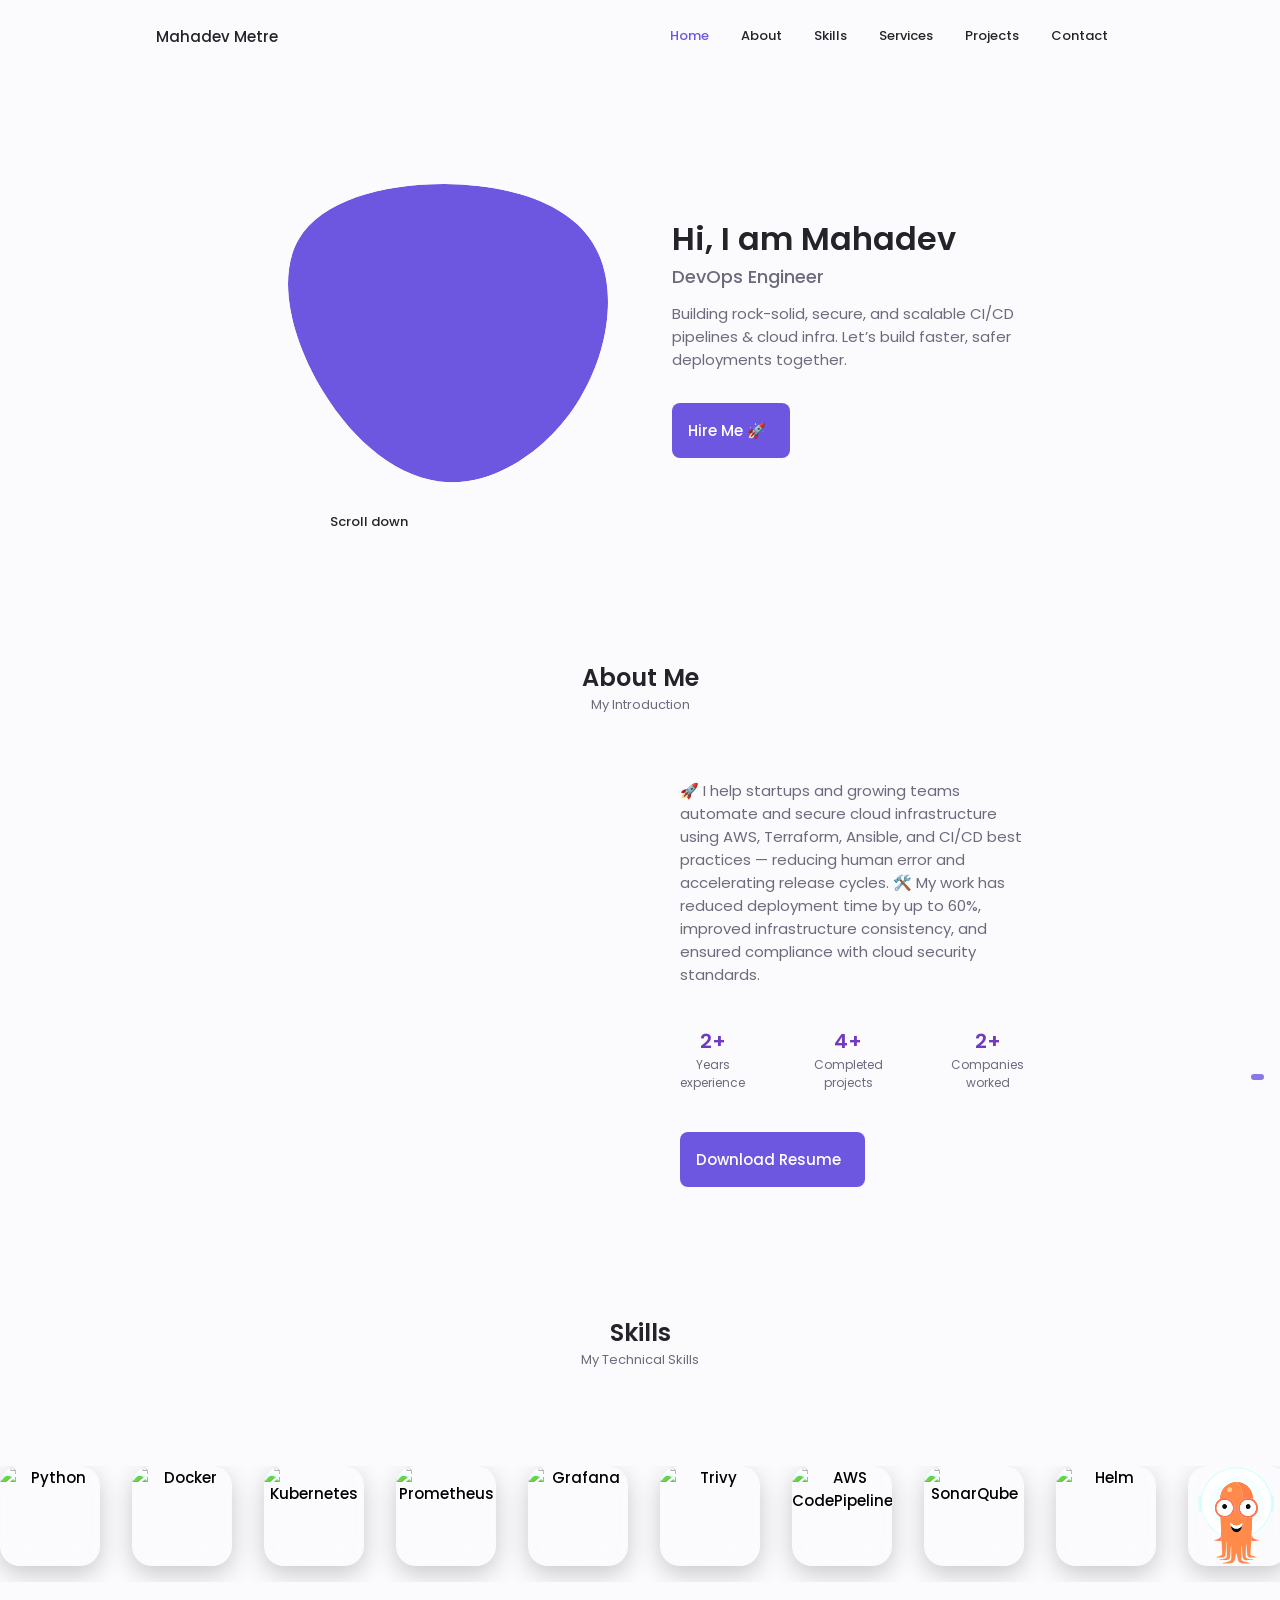
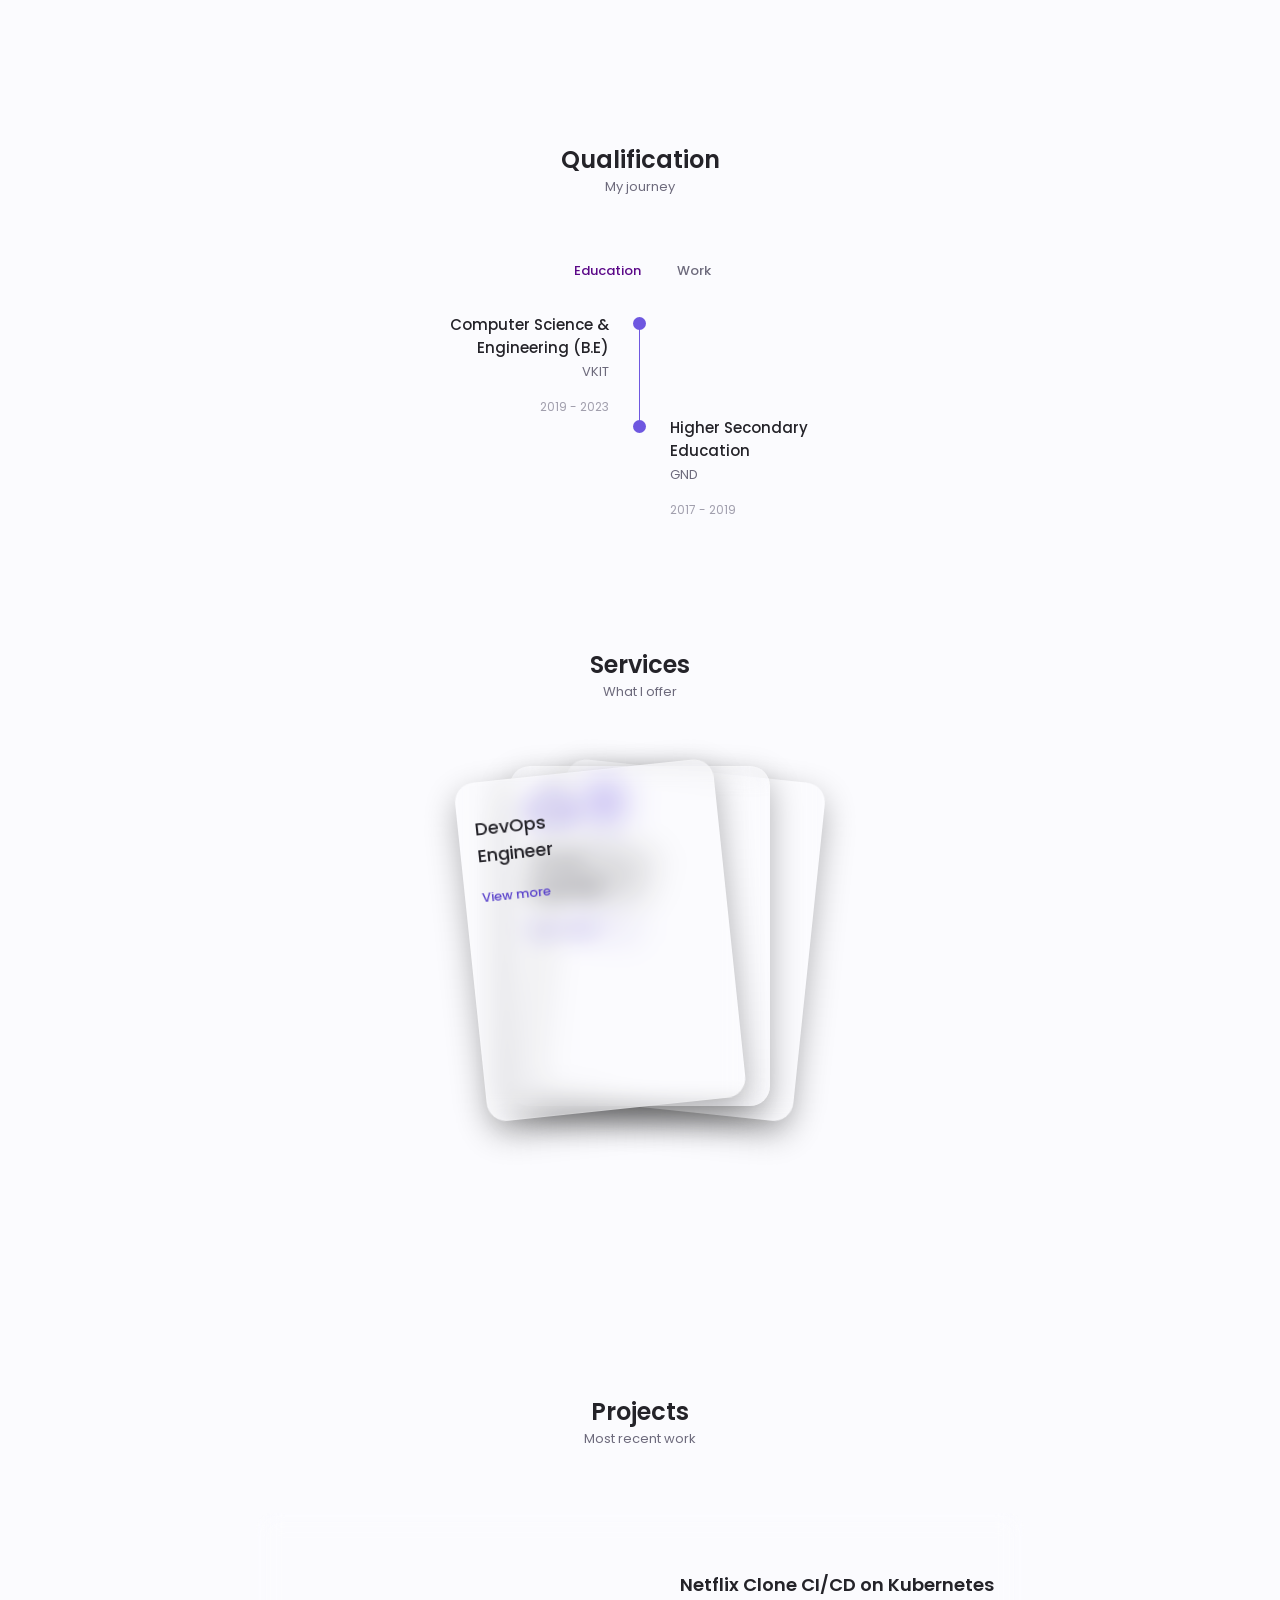
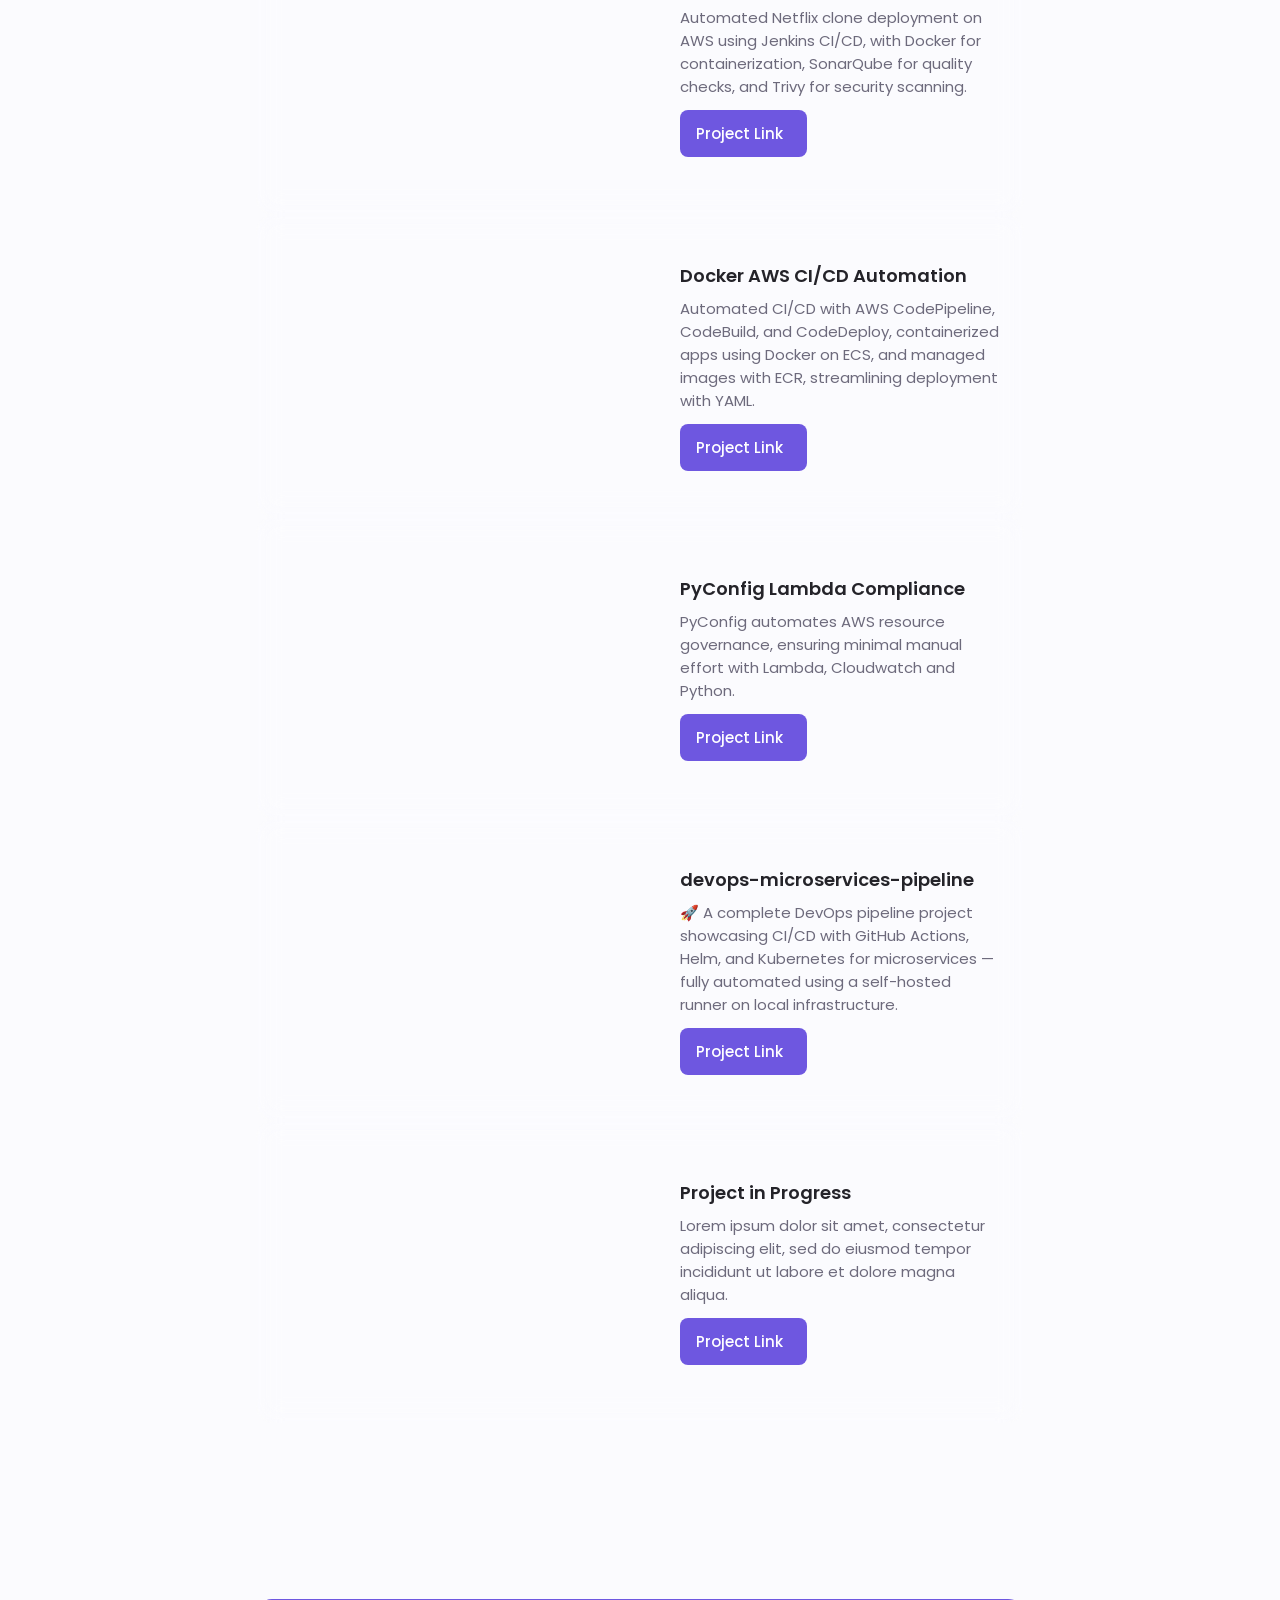
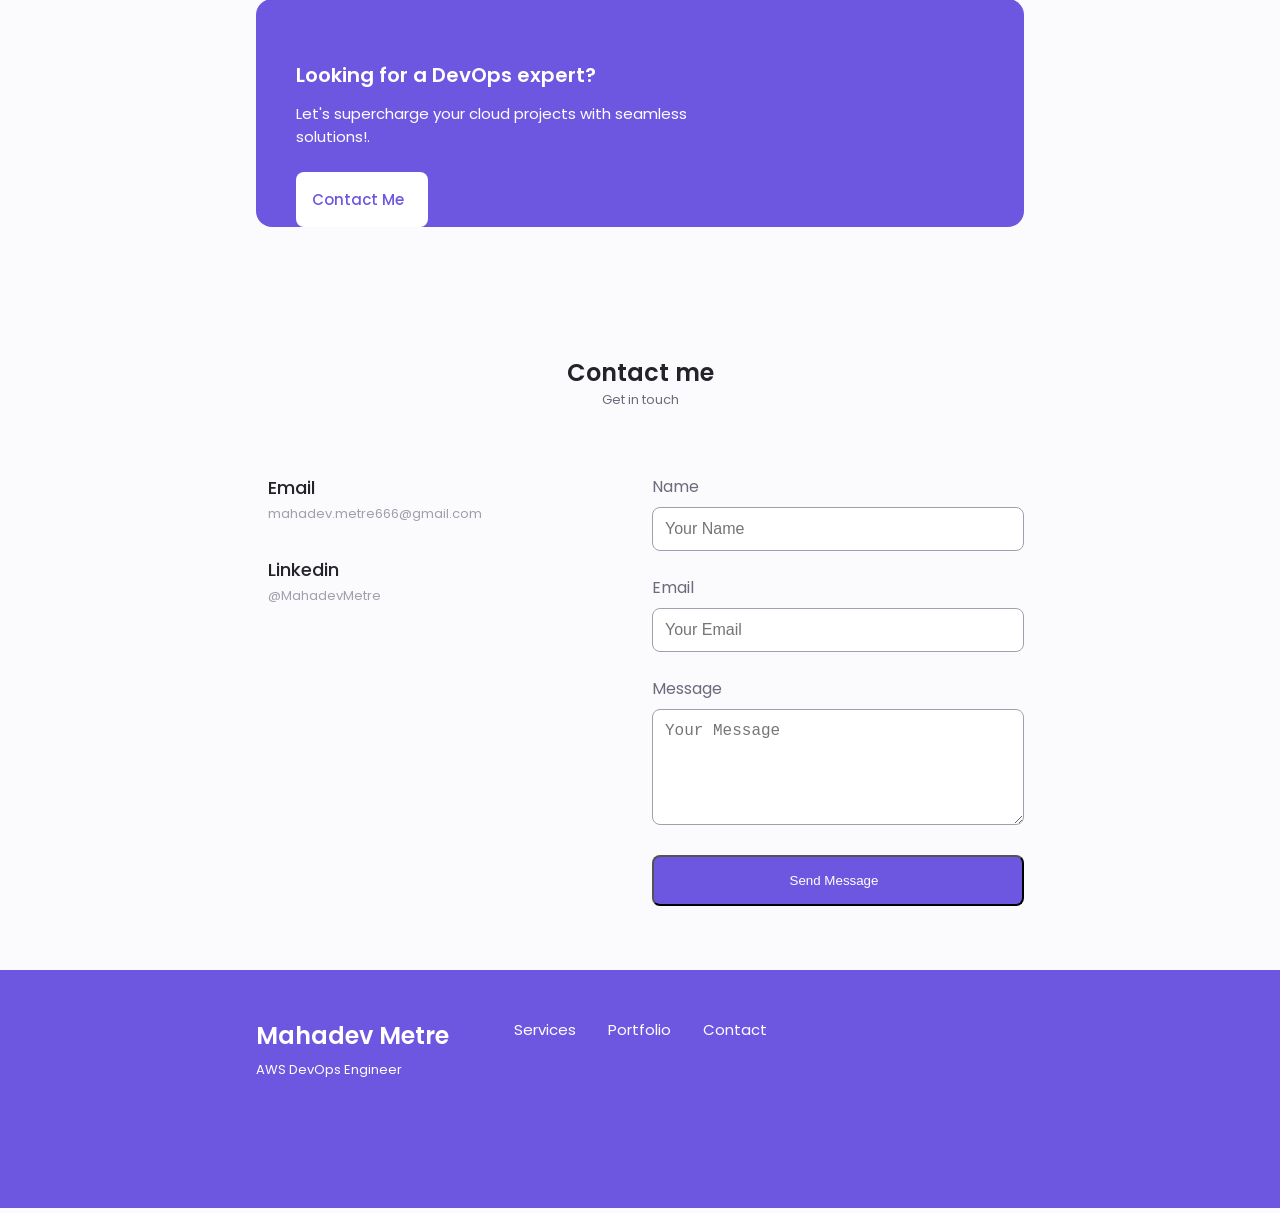
==== commit 40a8a78a: "Update index.html" ====
--- a/index.html
+++ b/index.html
@@ -1205,7 +1205,7 @@
                   🚀 A complete DevOps pipeline project showcasing CI/CD with GitHub Actions, Helm, and Kubernetes for microservices — fully automated using a self-hosted runner on local infrastructure. 
                 </p>
                 <a
-                  href="https://github.com/MahadevMetre"
+                  href="https://github.com/MahadevMetre/devops-microservices-pipeline.git"
                   target="_blank"
                   class="button button-flex button-small portfolio-button"
                   >Project Link
@@ -1525,8 +1525,8 @@
       <label for="message" class="contact-form-label">Message</label>
       <textarea id="message" name="message" class="contact-form-input" placeholder="Your Message" rows="5" required></textarea>
     </div>
-
-    <button type="submit" class="button button-flex contact-form-button">
+<button type="submit" id="contact-form-button" class="button button-flex contact-form-button">
+    <!-- <button type="submit" class="button button-flex contact-form-button"> -->
       Send Message <i class="fa-solid fa-paper-plane button-icon"></i>
     </button>
   </form>
--- a/Css/style.css
+++ b/Css/style.css
@@ -1544,3 +1544,52 @@
   width: 100%;
   justify-content: center;
 }
+
+
+
+
+
+
+
+
+
+
+
+
+
+
+
+.modal {
+  display: none;
+  position: fixed;
+  z-index: 1000;
+  left: 0; top: 0;
+  width: 100%; height: 100%;
+  overflow: auto;
+  background: rgba(0,0,0,0.5);
+}
+.modal-content {
+  background: #fff;
+  margin: 10% auto;
+  padding: 30px 20px;
+  border-radius: 10px;
+  width: 90%; max-width: 350px;
+  box-shadow: 0 3px 20px rgba(0,0,0,0.2);
+  text-align: center;
+  position: relative;
+  animation: popIn 0.3s;
+}
+.close-btn {
+  position: absolute;
+  top: 10px; right: 16px;
+  font-size: 28px;
+  cursor: pointer;
+  color: #aaa;
+}
+.close-btn:hover {
+  color: #333;
+}
+@keyframes popIn {
+  from { transform: scale(0.9); opacity: 0; }
+  to { transform: scale(1); opacity: 1; }
+}
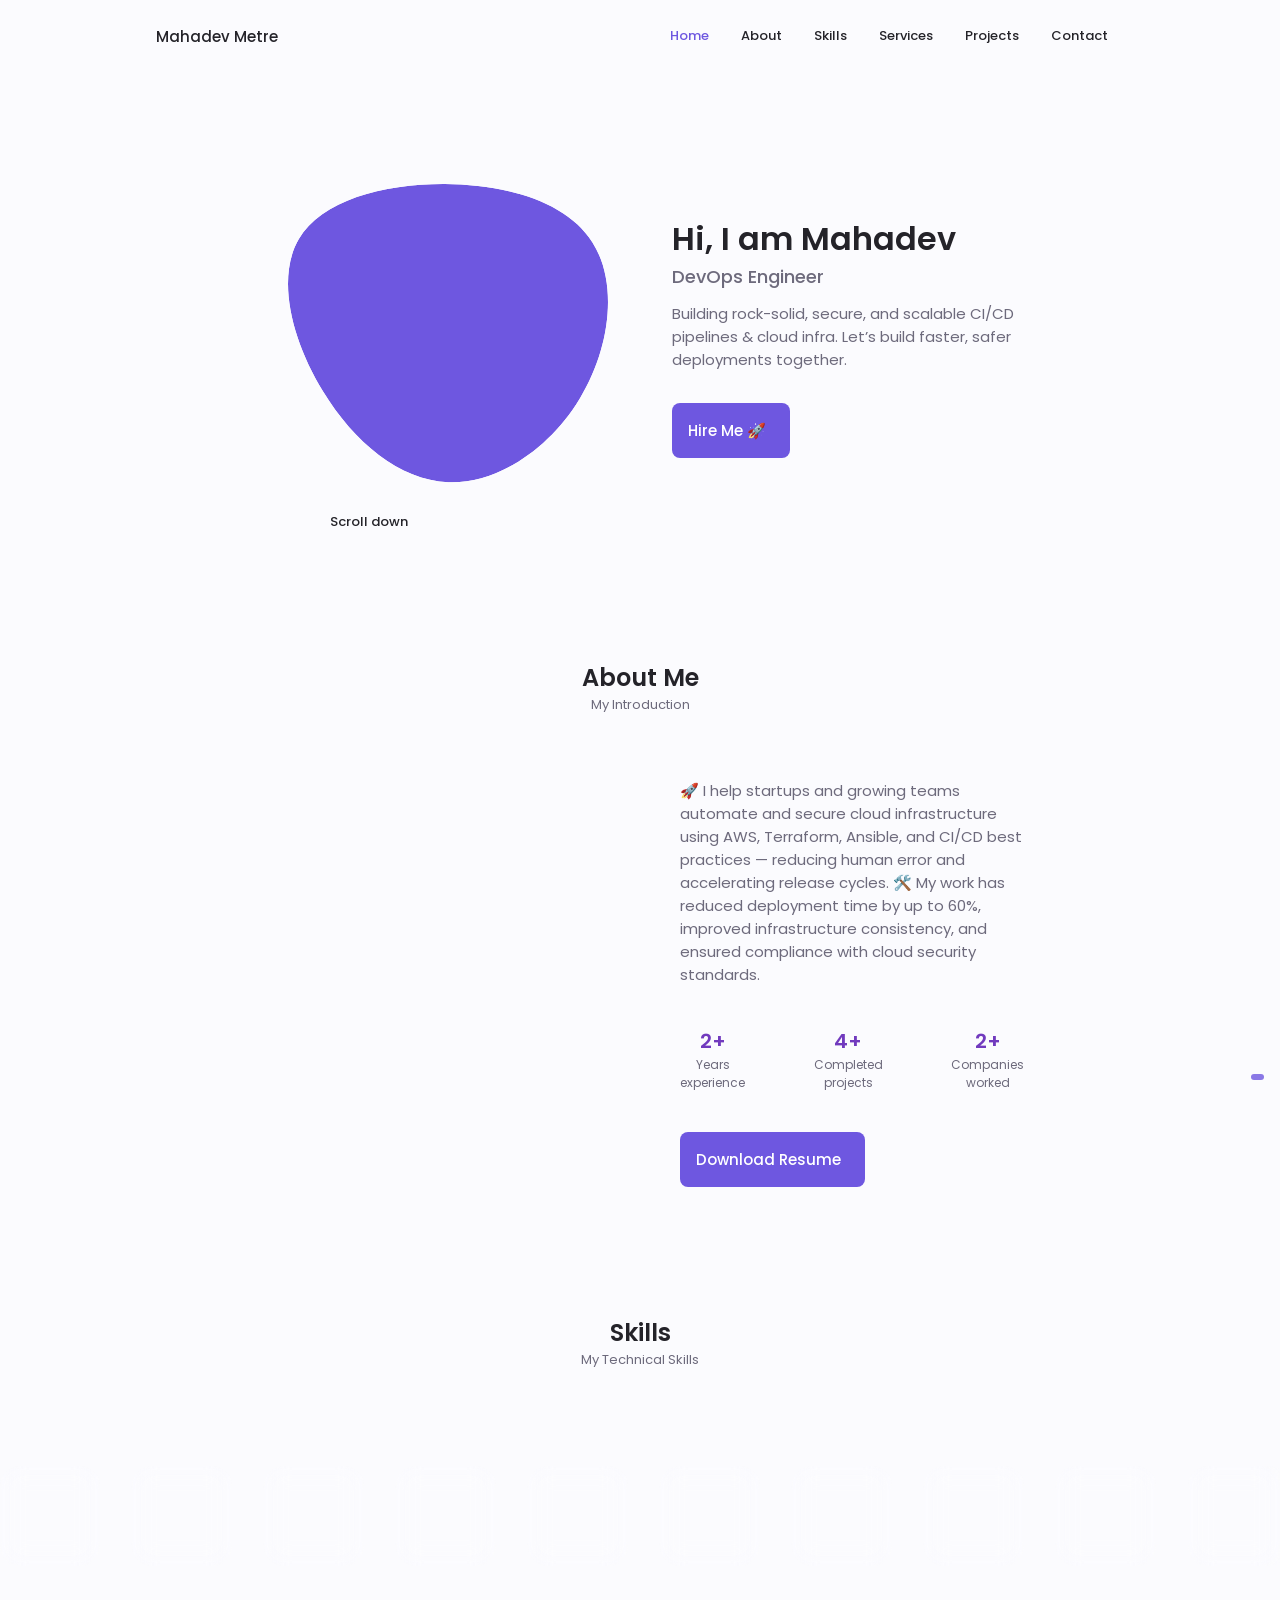
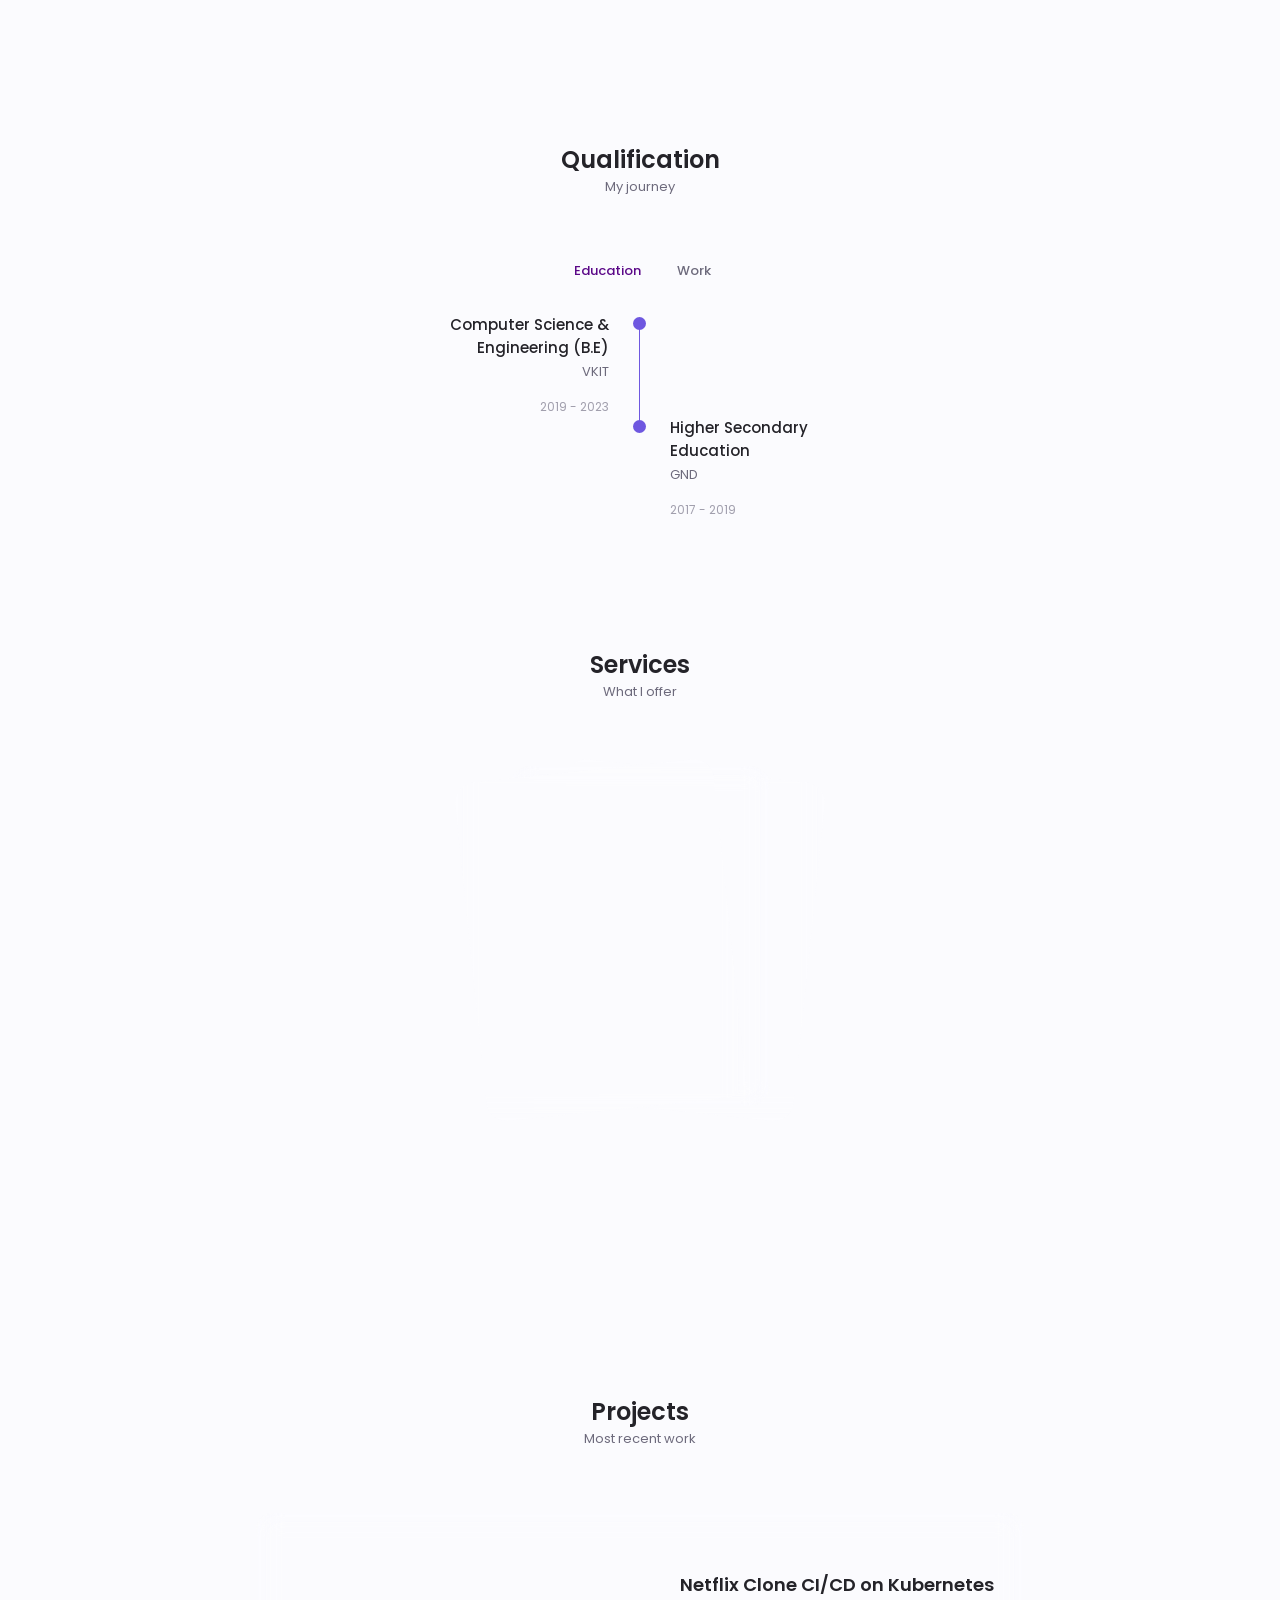
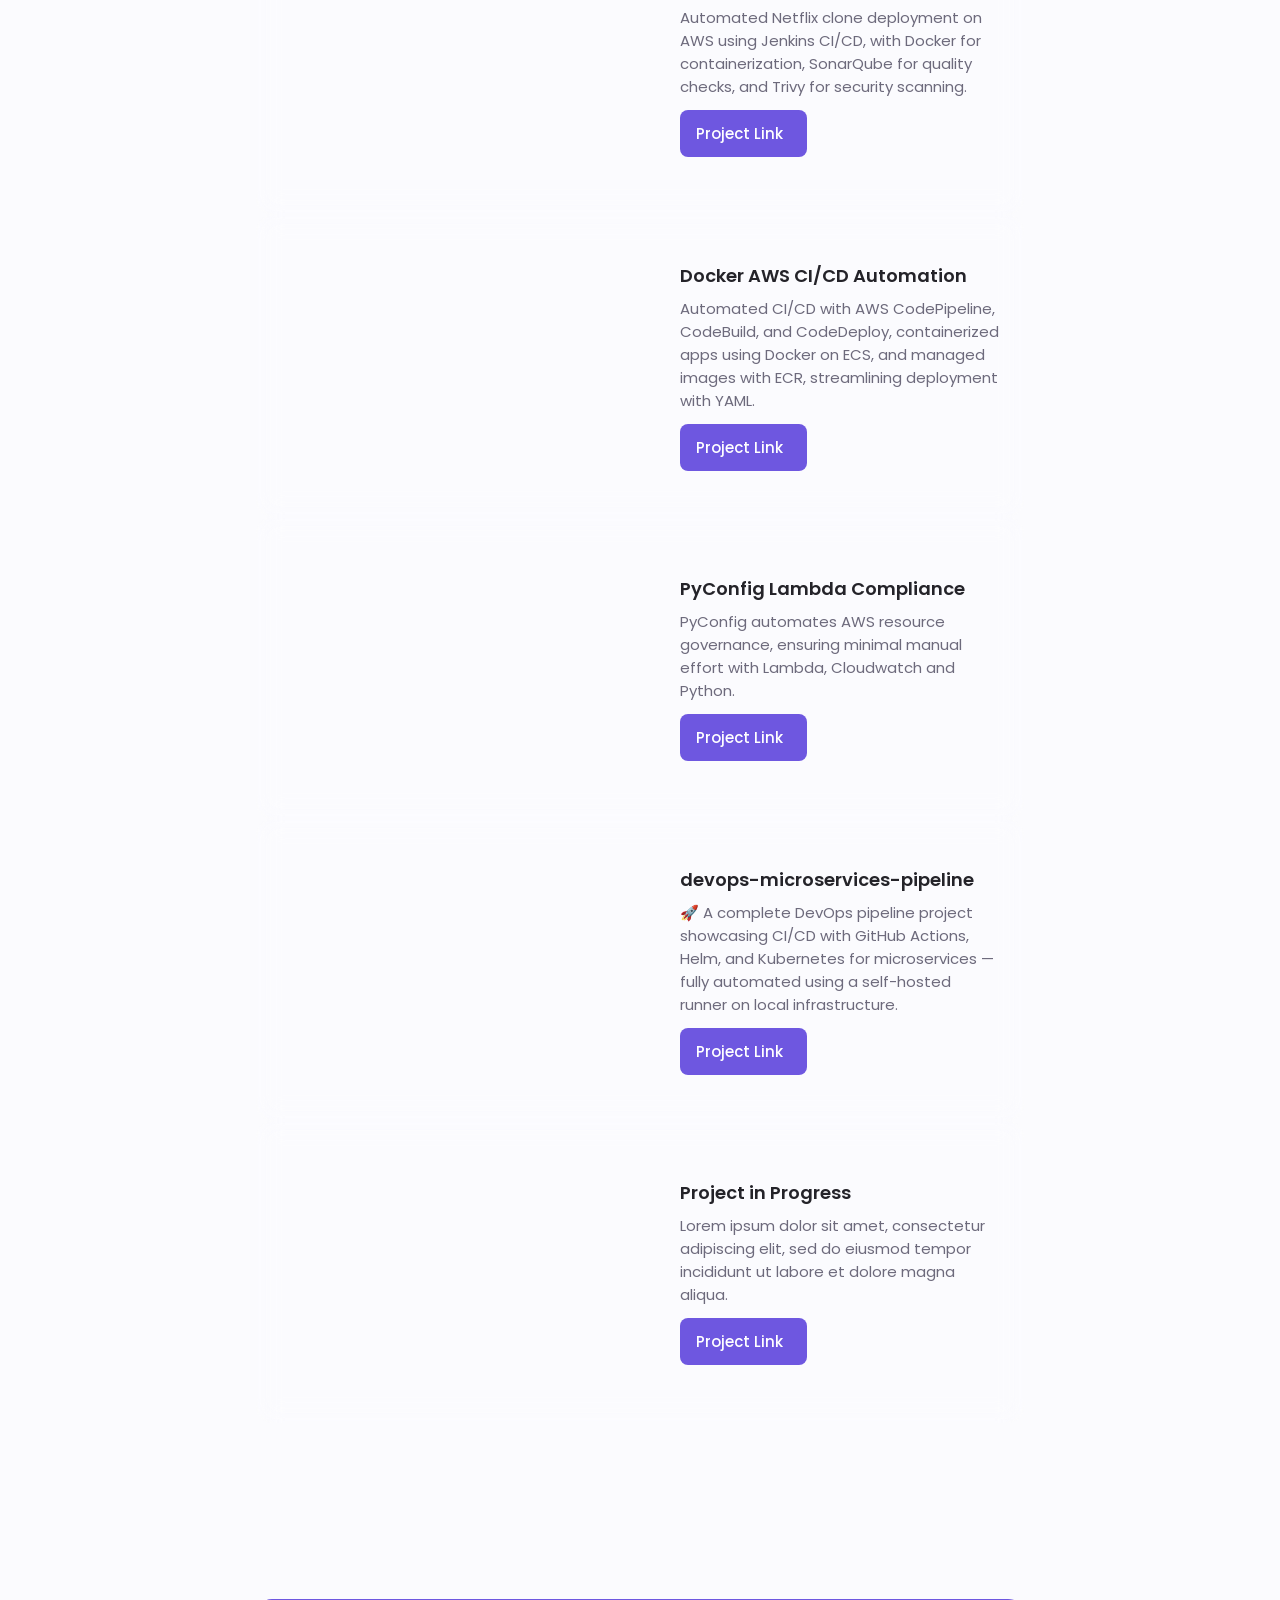
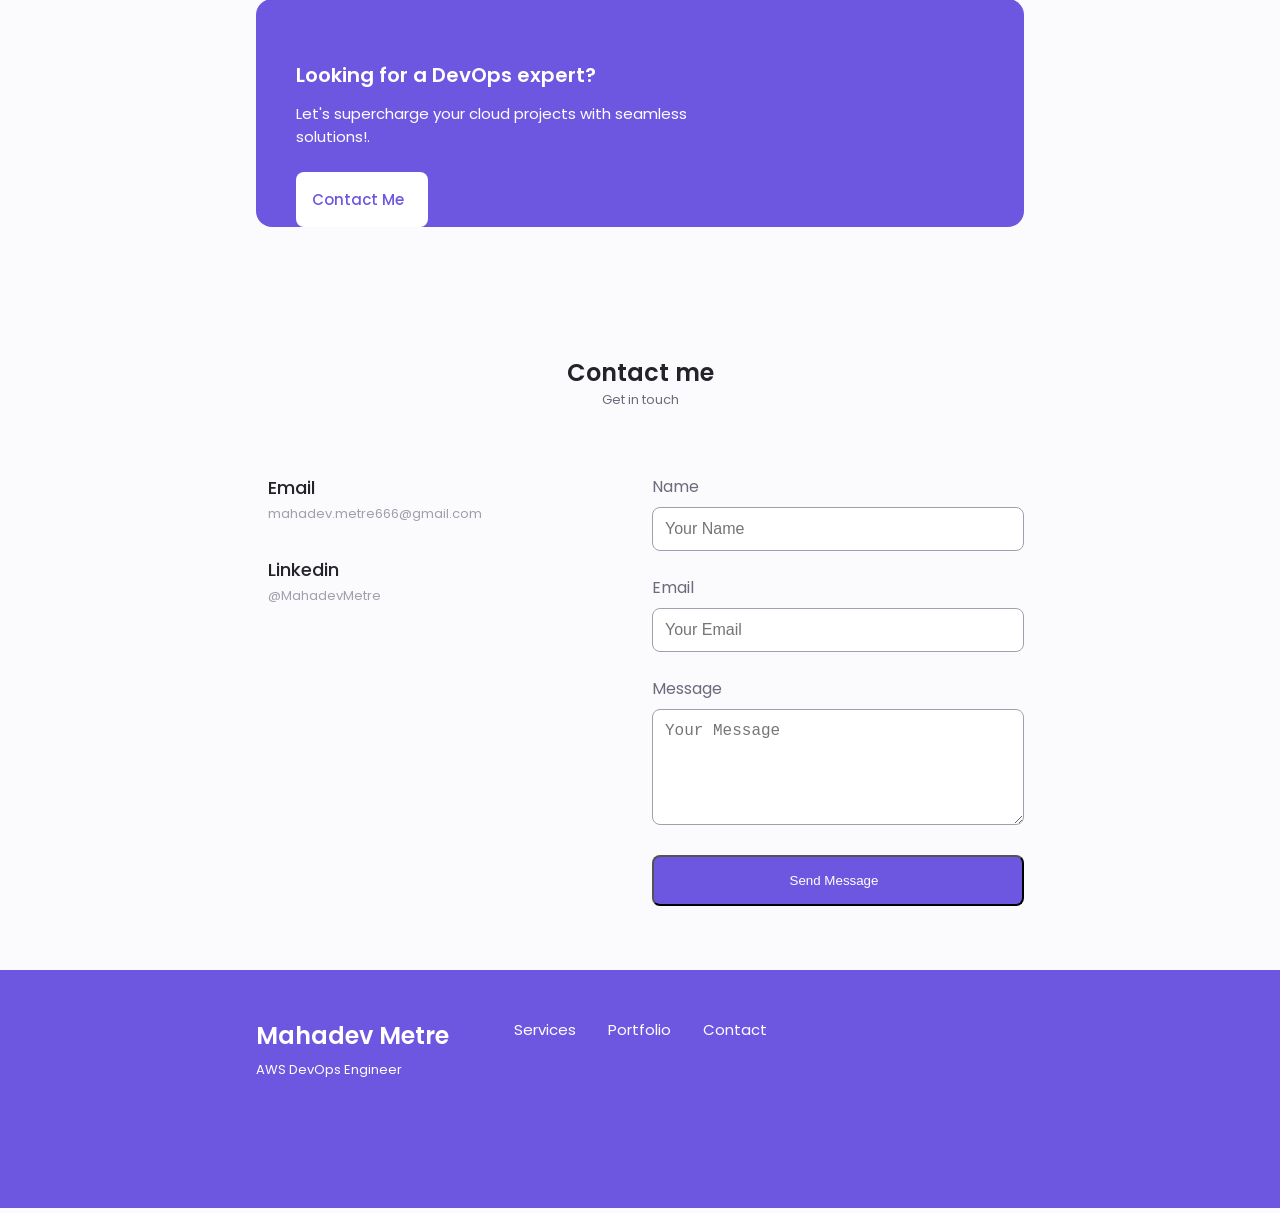
==== commit c227790d: "Update index.html" ====
--- a/index.html
+++ b/index.html
@@ -1509,7 +1509,7 @@
 
 
 <!-- contact form -->
-<div class="contact-form">
+<!-- <div class="contact-form">
   <form id="contact-form">
     <div class="contact-form-field">
       <label for="from_name" class="contact-form-label">Name</label>
@@ -1527,11 +1527,49 @@
     </div>
 <button type="submit" id="contact-form-button" class="button button-flex contact-form-button">
     <!-- <button type="submit" class="button button-flex contact-form-button"> -->
-      Send Message <i class="fa-solid fa-paper-plane button-icon"></i>
+      <!-- Send Message <i class="fa-solid fa-paper-plane button-icon"></i>
     </button>
   </form>
-</div>
-
+</div> -->
+
+
+<!-- contact form -->
+<form id="contact-form">
+  <div class="contact-form-field">
+    <label for="name" class="contact-form-label">Name</label>
+    <input type="text" id="name" name="name" class="contact-form-input" placeholder="Your Name" required>
+  </div>
+  <div class="contact-form-field">
+    <label for="email" class="contact-form-label">Email</label>
+    <input type="email" id="email" name="email" class="contact-form-input" placeholder="Your Email" required>
+  </div>
+  <div class="contact-form-field">
+    <label for="message" class="contact-form-label">Message</label>
+    <textarea id="message" name="message" class="contact-form-input" placeholder="Your Message" rows="5" required></textarea>
+  </div>
+  <button type="button" class="button button-flex contact-form-button" onclick="submitForm()">
+    Send Message <i class="fa-solid fa-paper-plane button-icon"></i>
+  </button>
+</form>
+
+
+<!-- Success Modal -->
+<div id="successModal" class="modal">
+  <div class="modal-content">
+    <span class="close-btn" id="closeSuccessBtn">&times;</span>
+    <h2>Thank You!</h2>
+    <p>🎉 Thank you for contacting! We’ll get back to you soon 😊</p>
+  </div>
+</div>
+
+<!-- Error Modal -->
+<div id="errorModal" class="modal">
+  <div class="modal-content">
+    <span class="close-btn" id="closeErrorBtn">&times;</span>
+    <h2>Oops!</h2>
+    <p>❌ Failed to send message. Please try again.</p>
+  </div>
+</div>
 
 
 
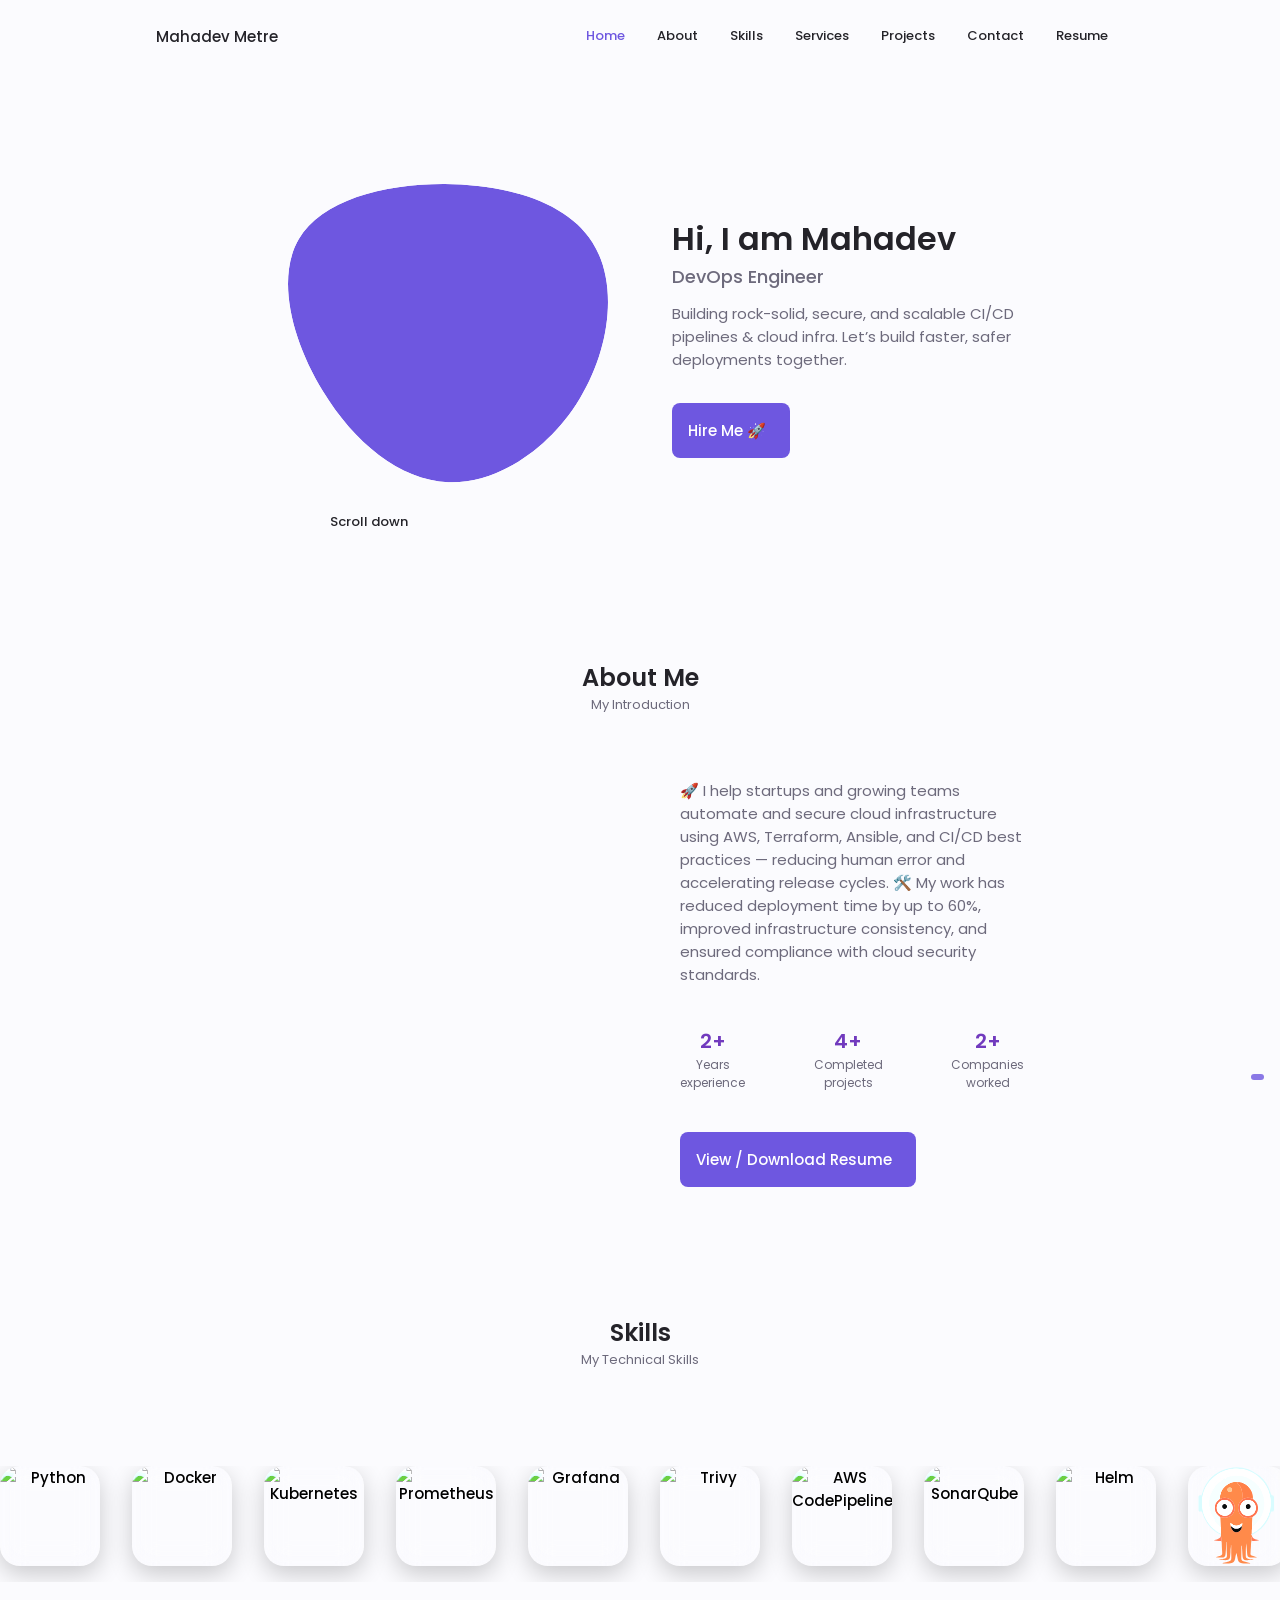
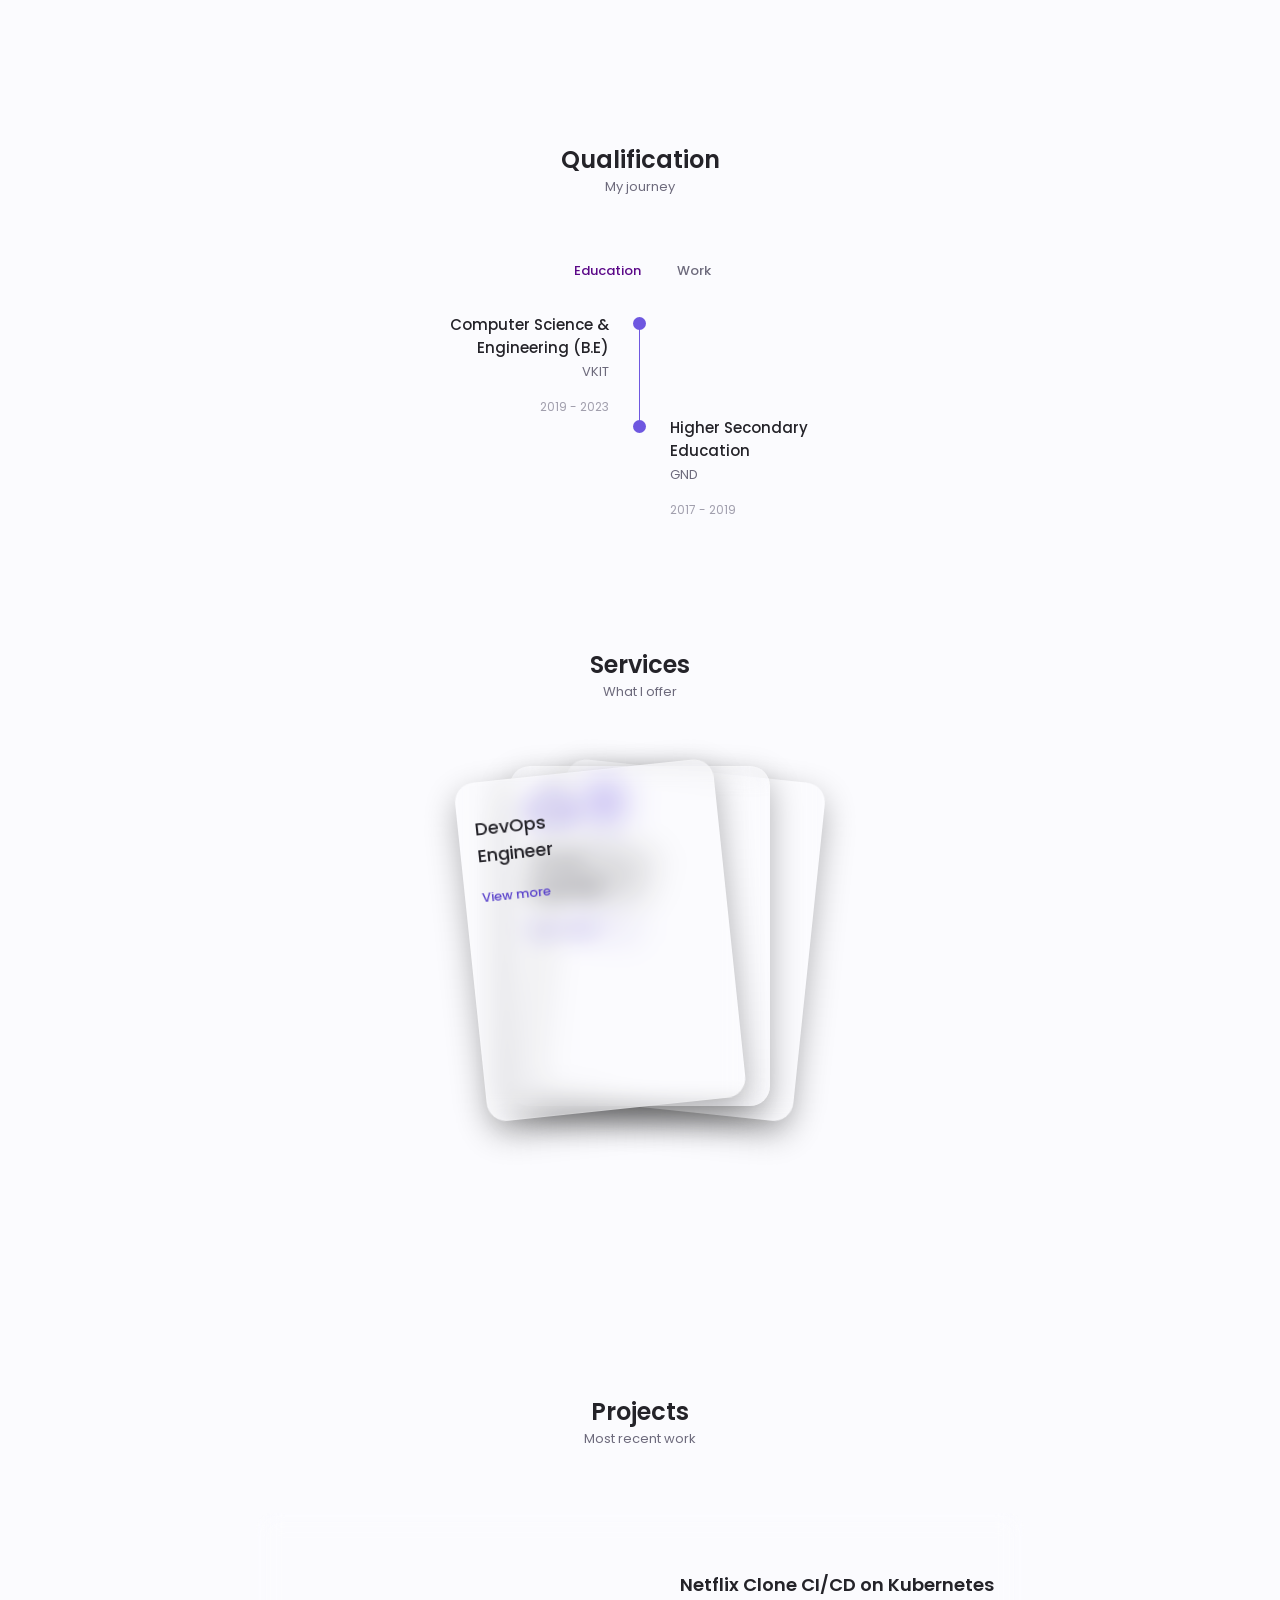
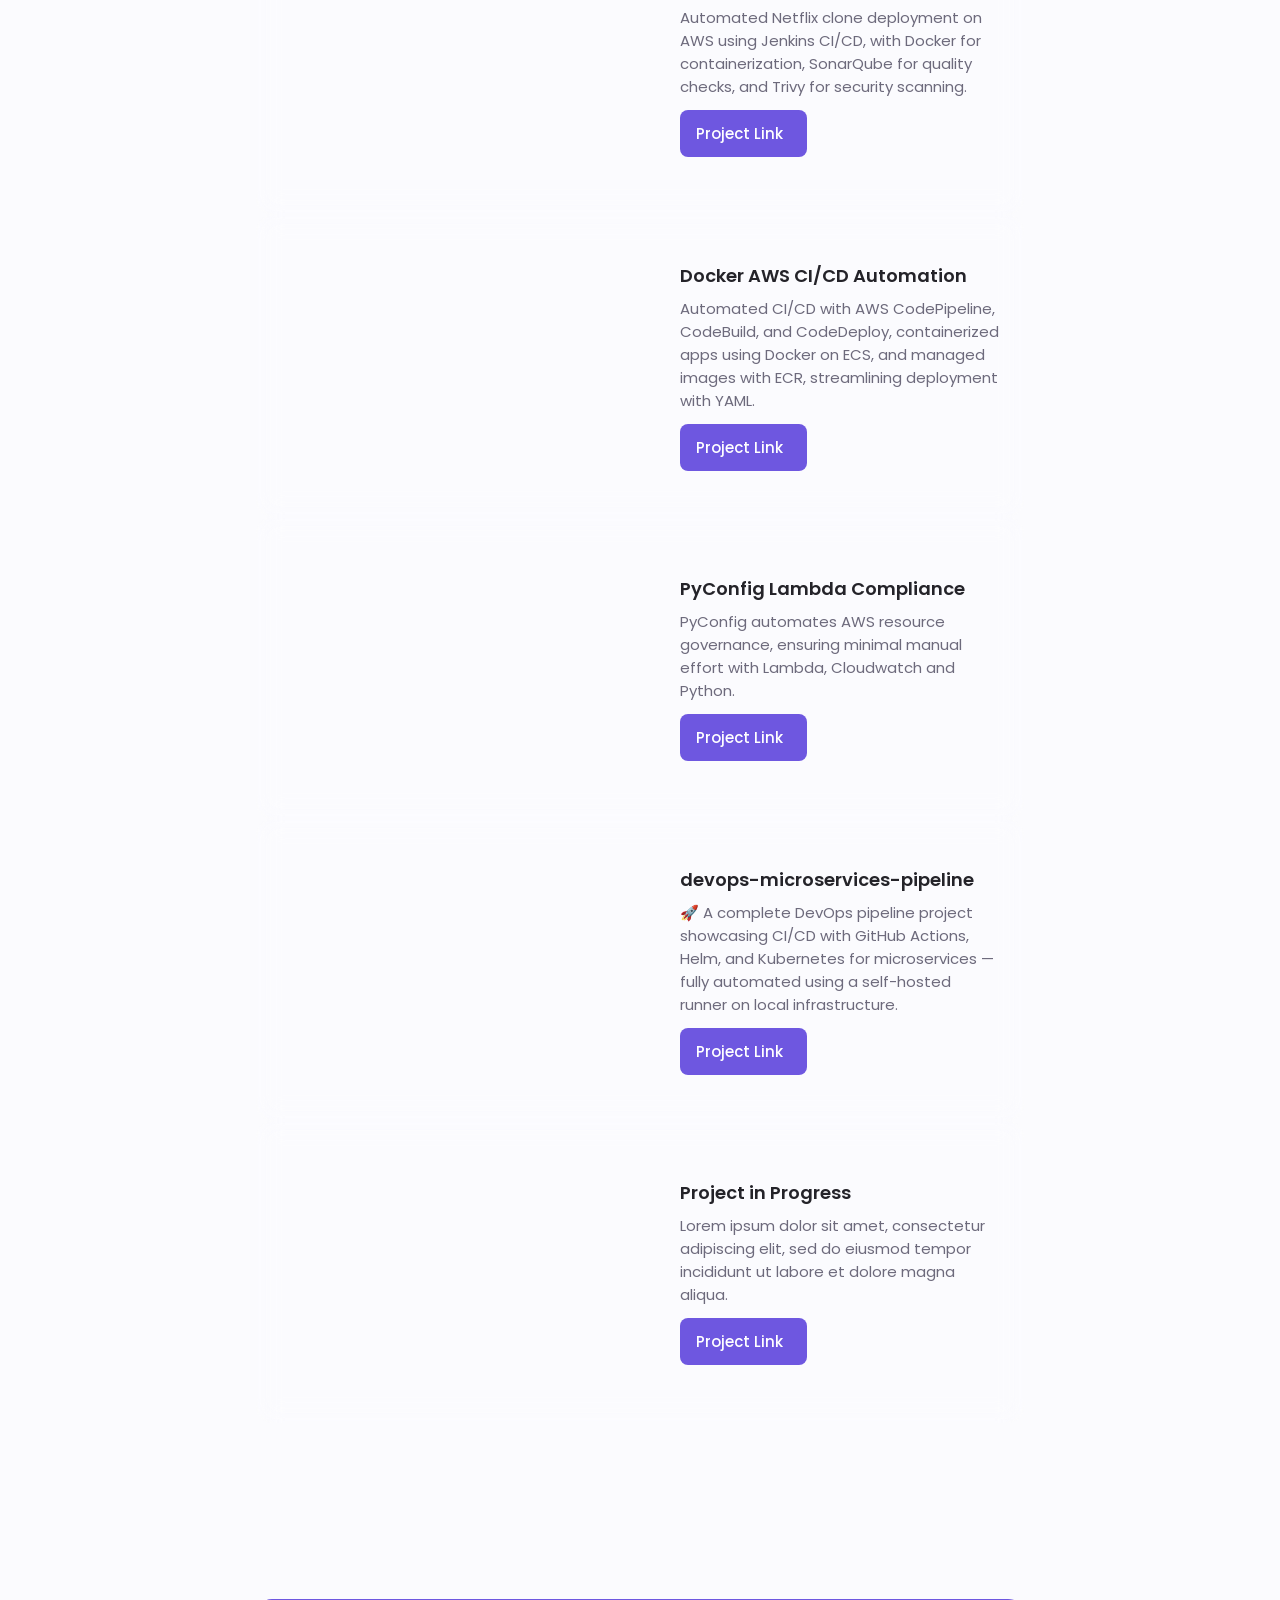
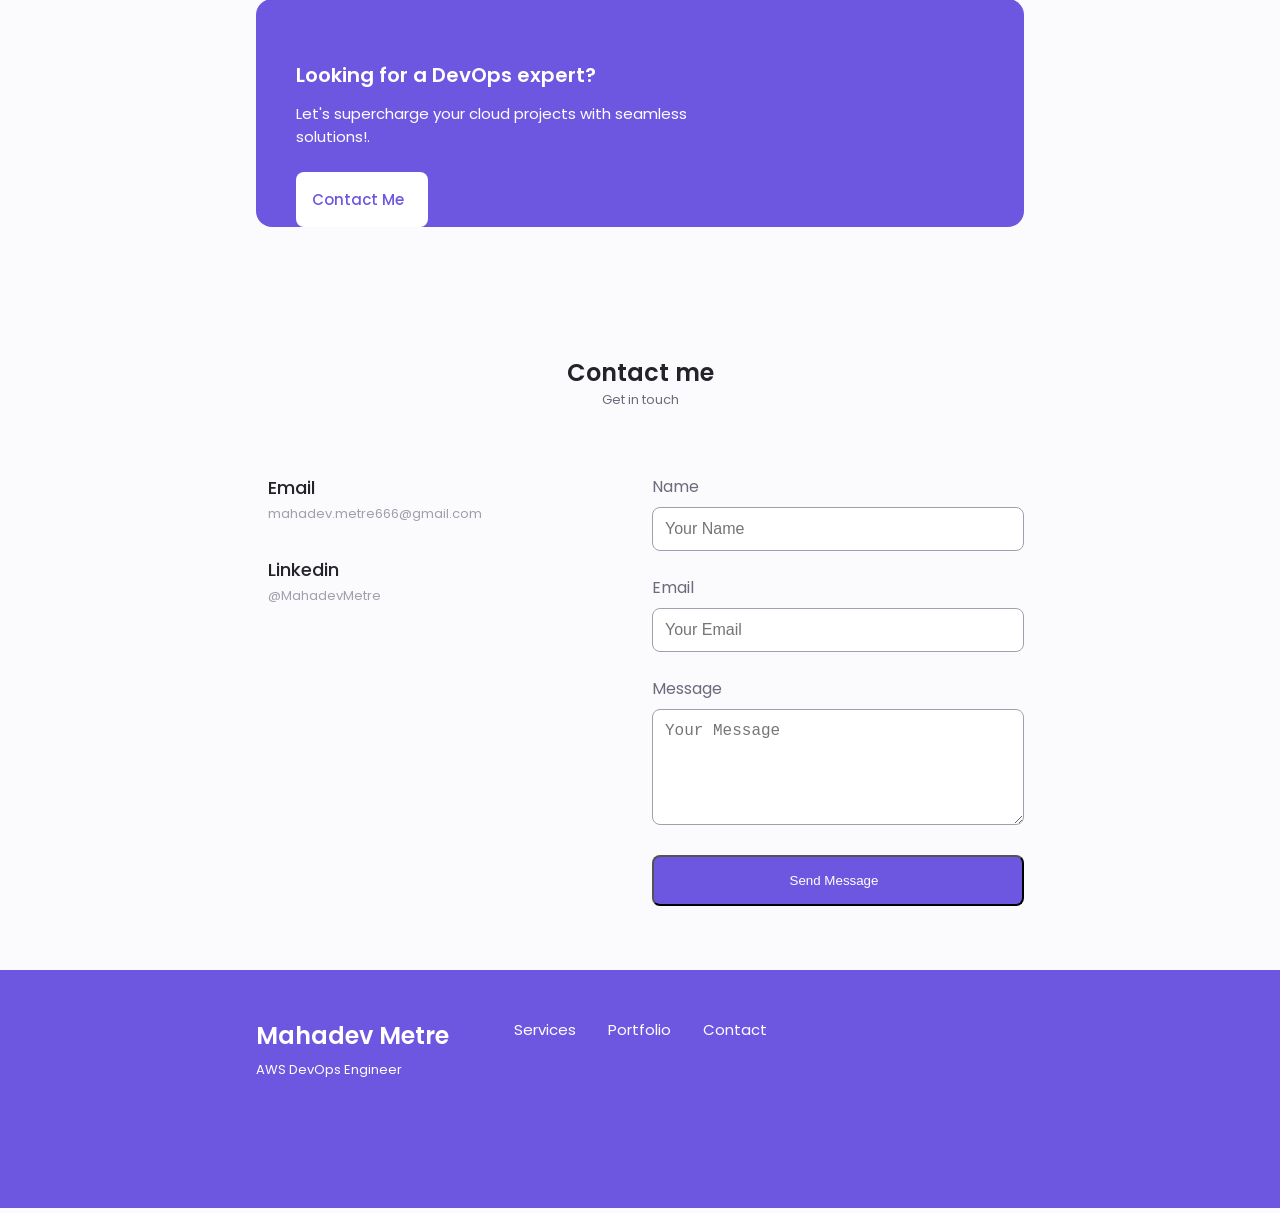
==== commit fda8f88d: "added resume.html implementation" ====
--- a/index.html
+++ b/index.html
@@ -6,6 +6,31 @@
     <title>Mahadev</title>
     <link rel="stylesheet" href="Libraries/swiper-bundle.min.css" />
     <link rel="stylesheet" href="Css/style.css" />
+    <meta name="description" content="Mahadev Metre — AWS DevOps Engineer. I build secure, scalable CI/CD pipelines, automated cloud infrastructure (Terraform, Ansible), and monitoring. Available for hire.">
+    <meta name="theme-color" content="#0b1226">
+    <!-- Open Graph / Social preview -->
+    <meta property="og:title" content="Mahadev Metre — DevOps Engineer">
+    <meta property="og:description" content="Build secure, scalable CI/CD pipelines & cloud infra. Available for hire — Mahadev Metre, AWS DevOps Engineer.">
+    <meta property="og:type" content="website">
+    <meta property="og:url" content="https://mahadevmetre.github.io/">
+    <meta property="og:image" content="Assets/Icons/logo1.png">
+    <link rel="canonical" href="https://mahadevmetre.github.io/">
+
+    <!-- Structured data for recruiter preview -->
+    <script type="application/ld+json">
+    {
+      "@context": "https://schema.org",
+      "@type": "Person",
+      "name": "Mahadev Metre",
+      "jobTitle": "AWS DevOps Engineer",
+      "url": "https://mahadevmetre.github.io/",
+      "sameAs": [
+        "https://www.linkedin.com/in/mahadevmetre/",
+        "https://github.com/MahadevMetre"
+      ],
+      "description": "I build secure, scalable CI/CD pipelines and automated cloud infrastructure using Terraform, Ansible, and modern CI/CD tools."
+    }
+    </script>
   </head>
   <body><section class="space-section"><div class="space-layer layer-back"></div><div class="space-layer layer-mid"></div><div class="space-layer layer-front"></div><div class="section-content">
     <!-- header  --> 
@@ -46,6 +71,11 @@
                 ><i class="fa-solid fa-message nav-icon"></i> Contact</a
               >
             </li>
+            <li class="nav-item">
+              <a href="resume.html" class="nav-link">
+                <i class="fa-solid fa-file-arrow-down nav-icon"></i> Resume
+              </a>
+            </li>
           </ul>
           <i class="fa-solid fa-xmark nav-close" id="nav-close"></i>
         </div>
@@ -184,11 +214,10 @@
 
             <div class="about-buttons">
               <a
-                download=""
-                href="Assets\Mahadev Metre_DevOps Engineer.pdf"
+                href="resume.html"
                 class="button button-flex"
               >
-                Download Resume<i
+                View / Download Resume<i
                   class="fa-solid fa-file-arrow-down button-icon"
                 ></i>
               </a>
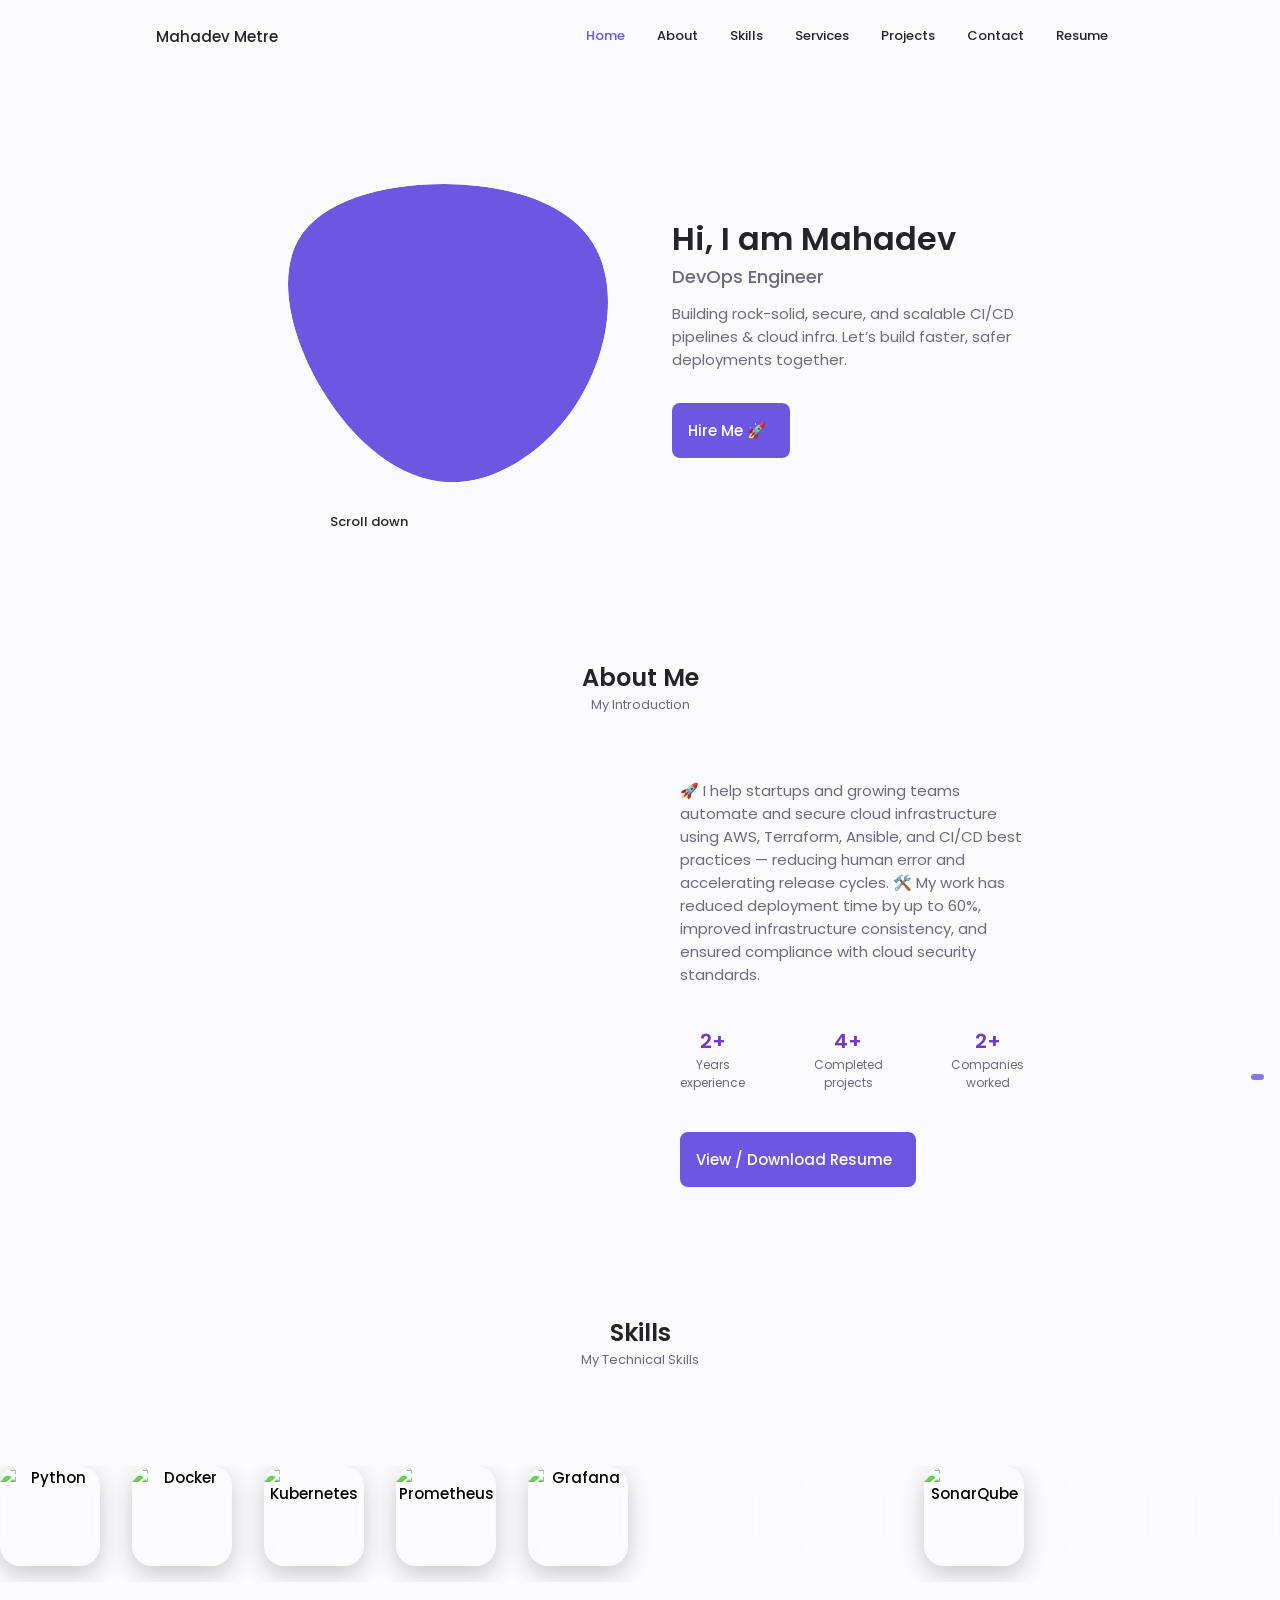
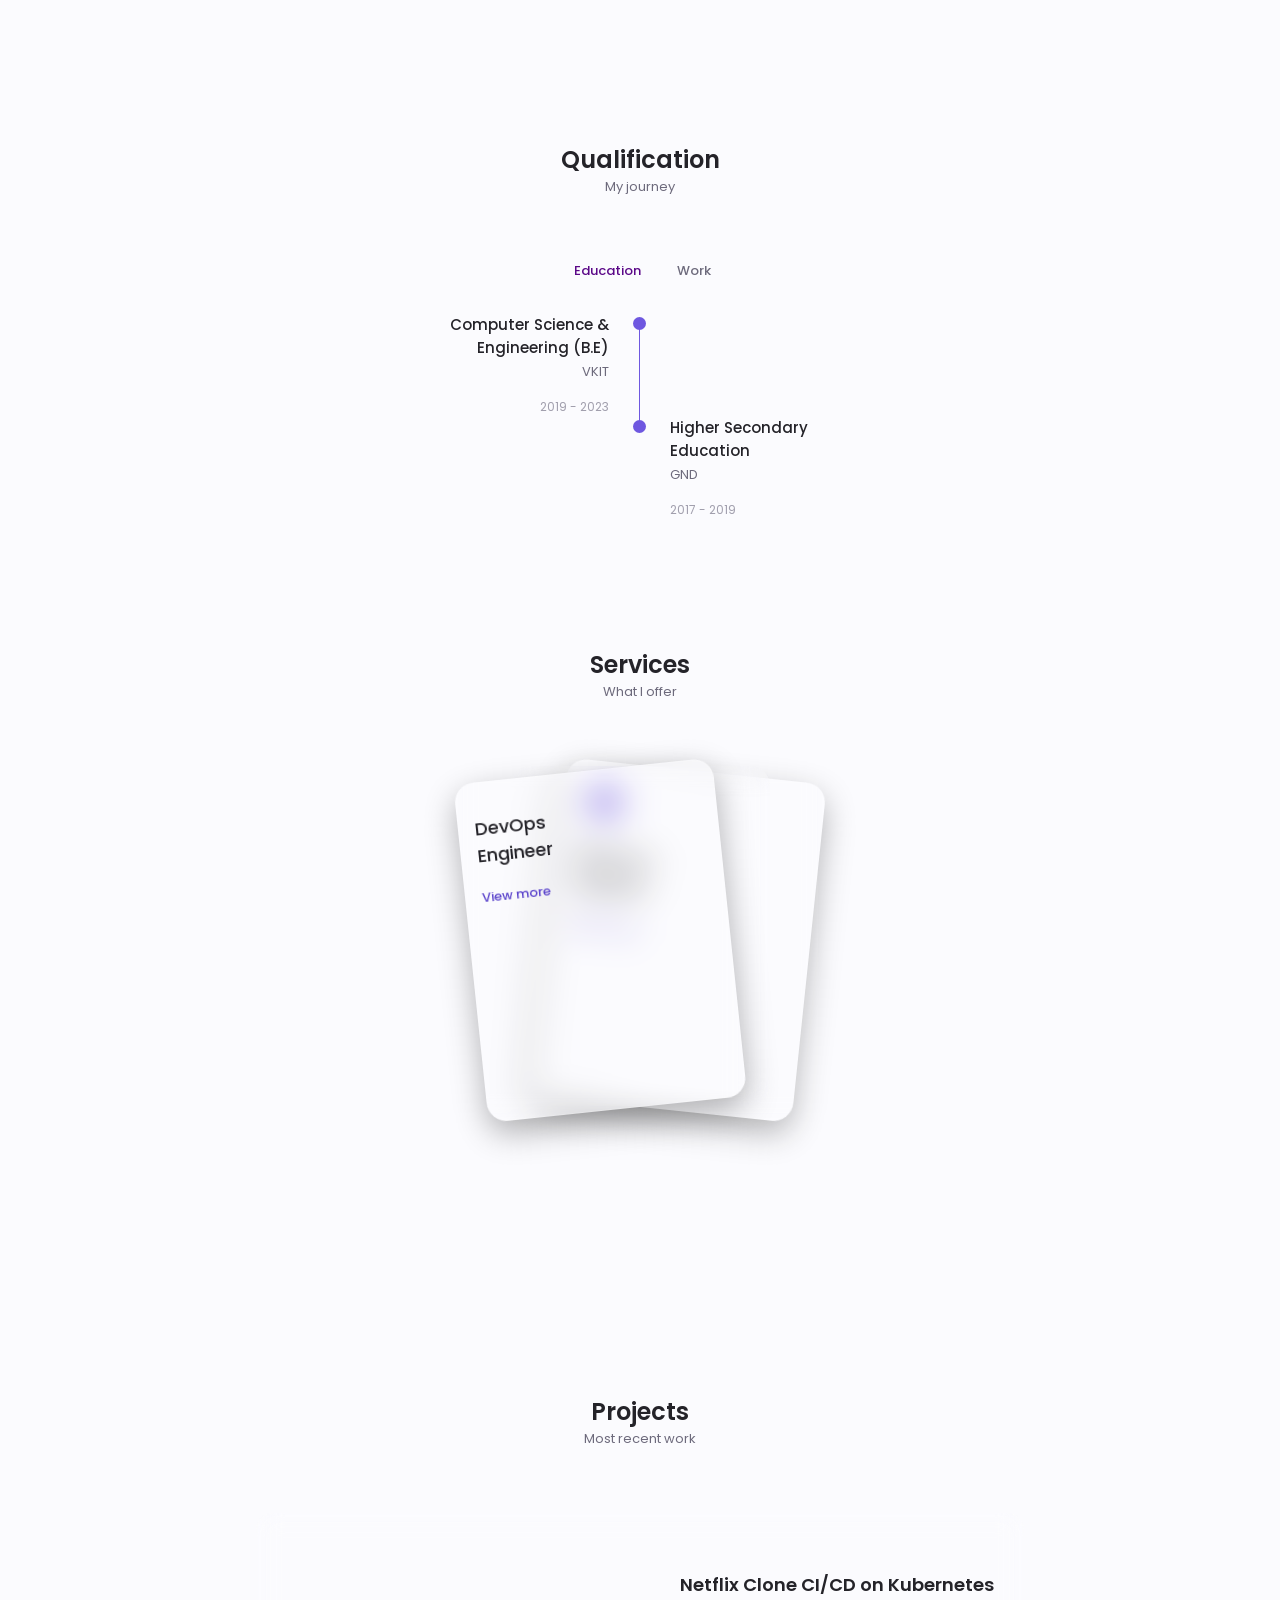
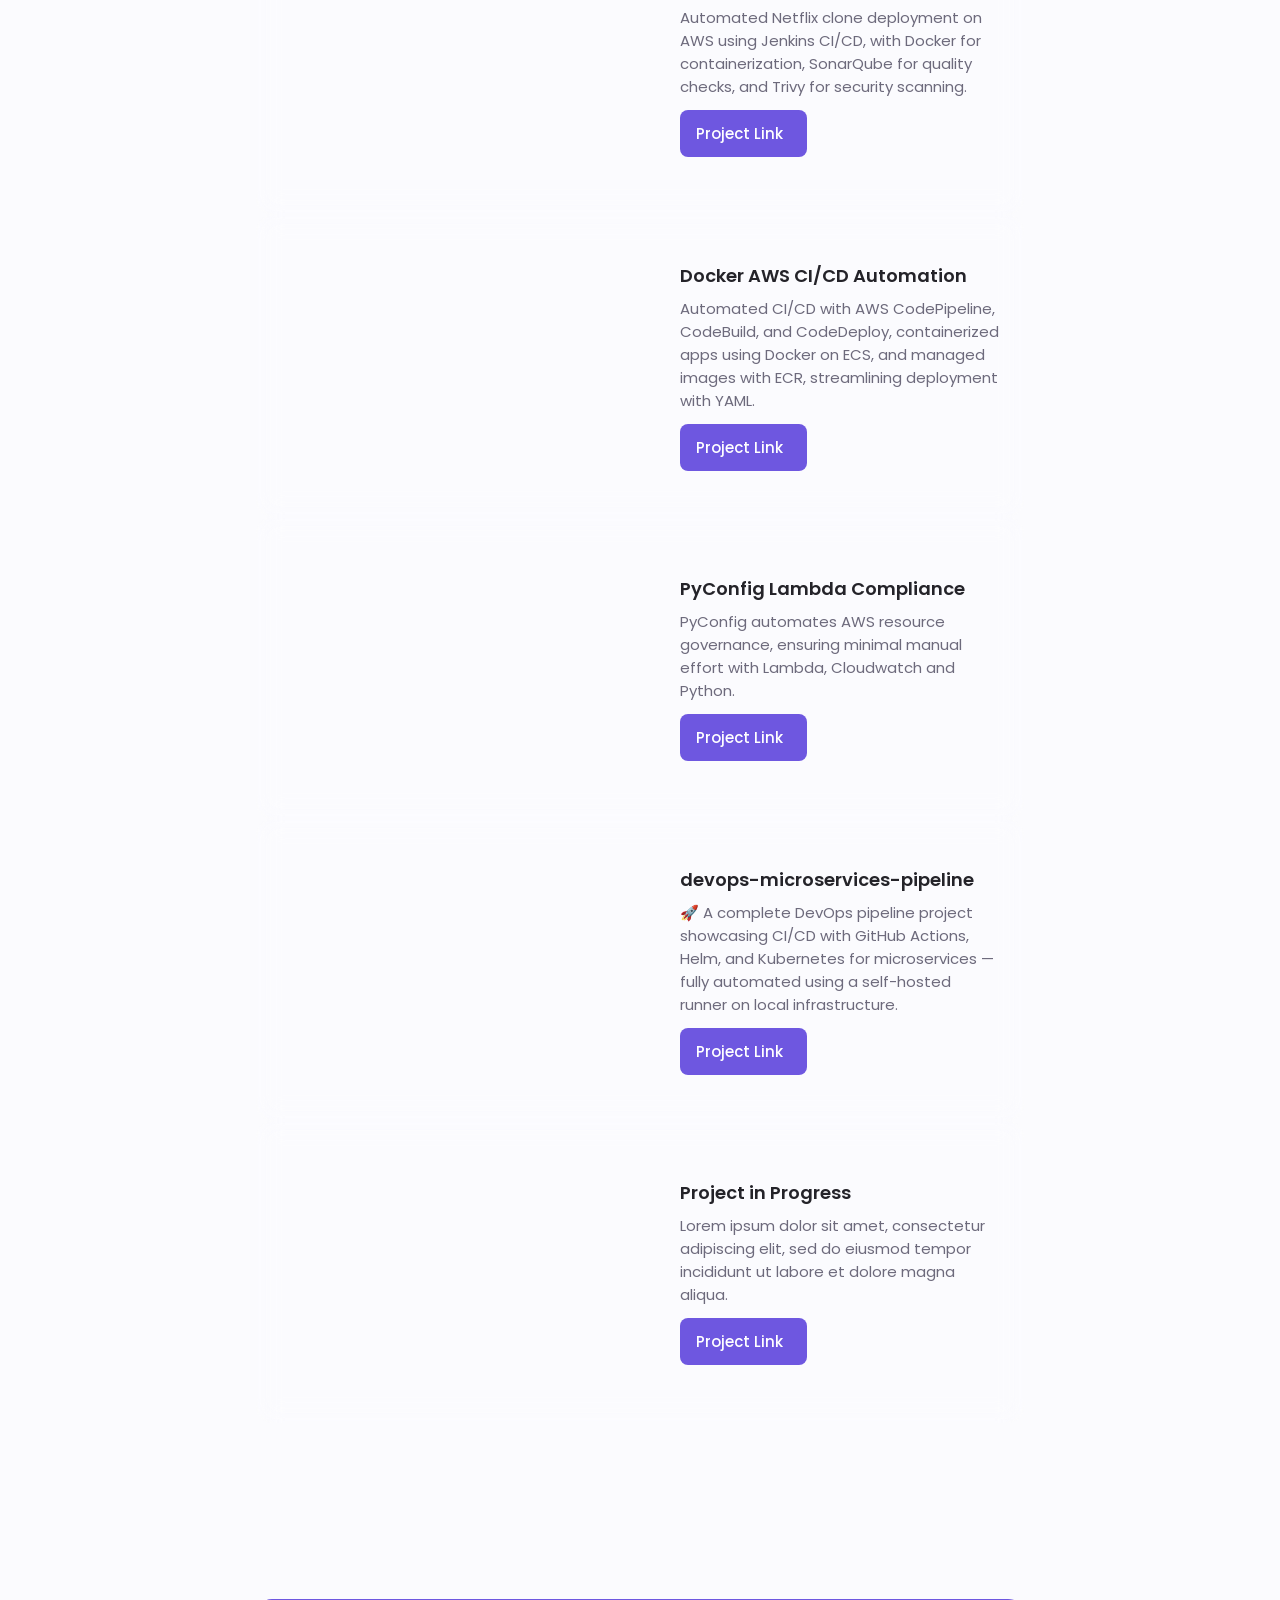
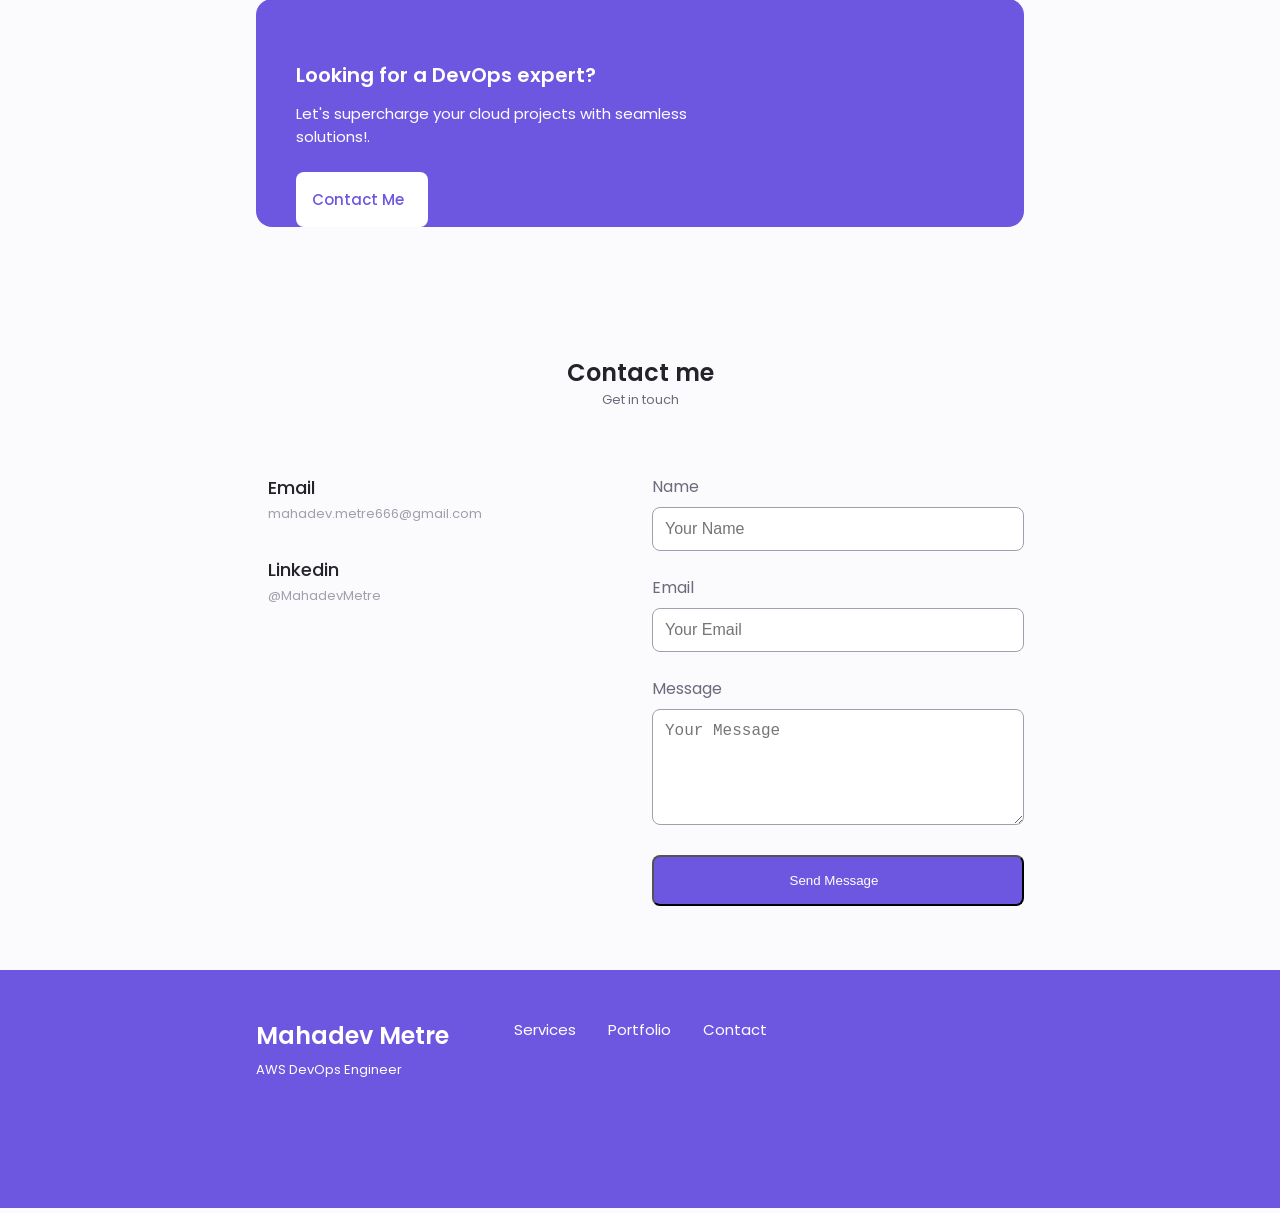
==== commit 69b0e3dc: "Implement success modal with message and links Added a new success modal with updated messaging and " ====
--- a/index.html
+++ b/index.html
@@ -72,7 +72,7 @@
               >
             </li>
             <li class="nav-item">
-              <a href="resume.html" class="nav-link">
+              <a href="resume.html" class="nav-link" target="_blank" rel="noopener noreferrer">
                 <i class="fa-solid fa-file-arrow-down nav-icon"></i> Resume
               </a>
             </li>
@@ -215,6 +215,7 @@
             <div class="about-buttons">
               <a
                 href="resume.html"
+                target="_blank" rel="noopener noreferrer"
                 class="button button-flex"
               >
                 View / Download Resume<i
@@ -1583,13 +1584,45 @@
 
 
 <!-- Success Modal -->
-<div id="successModal" class="modal">
+<!-- <div id="successModal" class="modal">
   <div class="modal-content">
     <span class="close-btn" id="closeSuccessBtn">&times;</span>
     <h2>Thank You!</h2>
-    <p>🎉 Thank you for contacting! We’ll get back to you soon 😊</p>
-  </div>
-</div>
+    <p>🎉 Thank you for contacting! I will get back to you soon 😊</p>
+  </div>
+</div> -->
+
+
+<!-- Success Modal -->
+<div id="successModal" class="modal" role="dialog" aria-labelledby="successTitle" aria-modal="true">
+  <div class="modal-content">
+    <span class="close-btn" id="closeSuccessBtn" aria-label="Close">&times;</span>
+
+    <h2 id="successTitle">Message Sent ✅</h2>
+
+    <p>
+      Thanks for reaching out. Your message has been delivered successfully.
+    </p>
+
+    <p>
+      I typically respond within <strong>24 hours</strong>.
+    </p>
+
+    <p class="modal-subtle">
+      In the meantime, feel free to explore my work or connect with me:
+    </p>
+
+    <div class="social-links">
+      <a href="https://github.com/MahadevMetre" target="_blank" rel="noopener noreferrer">
+        GitHub
+      </a>
+      <a href="https://www.linkedin.com/in/mahadevmetre/" target="_blank" rel="noopener noreferrer">
+        LinkedIn
+      </a>
+    </div>
+  </div>
+</div>
+
 
 <!-- Error Modal -->
 <div id="errorModal" class="modal">
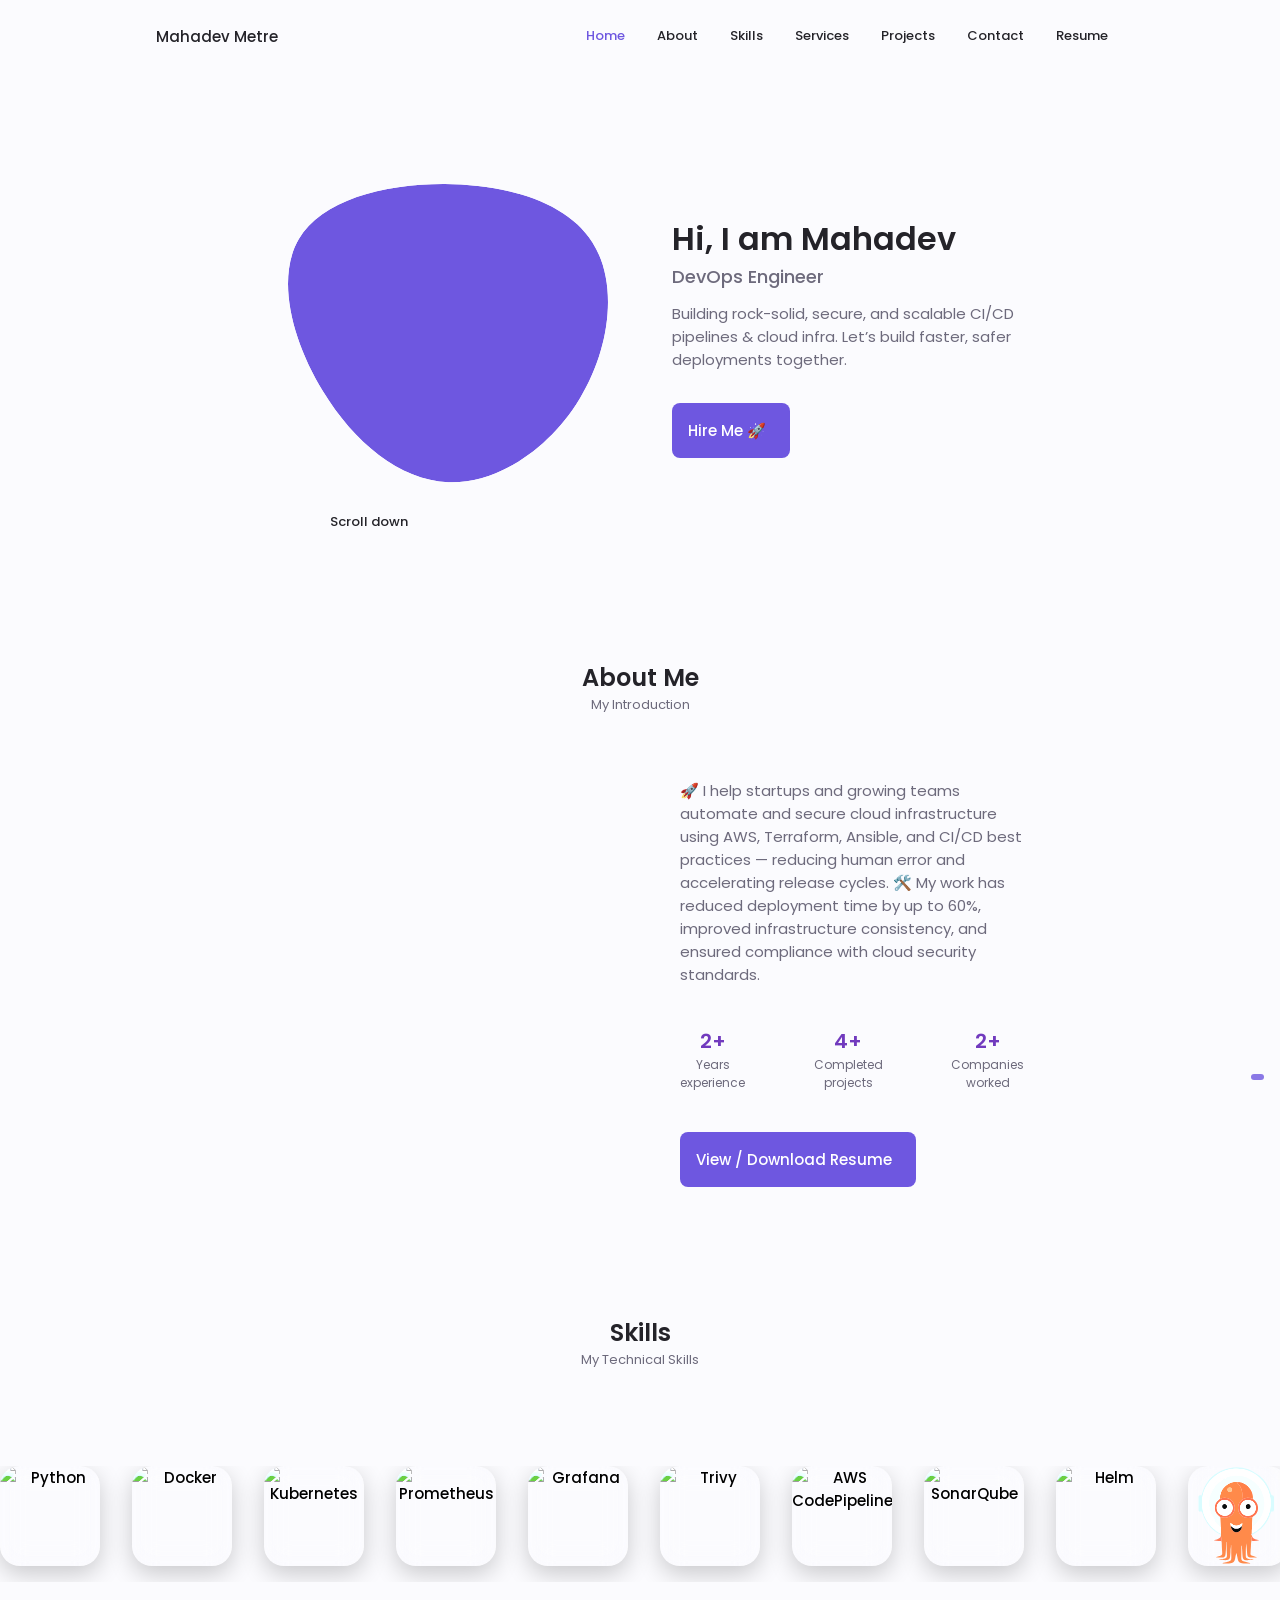
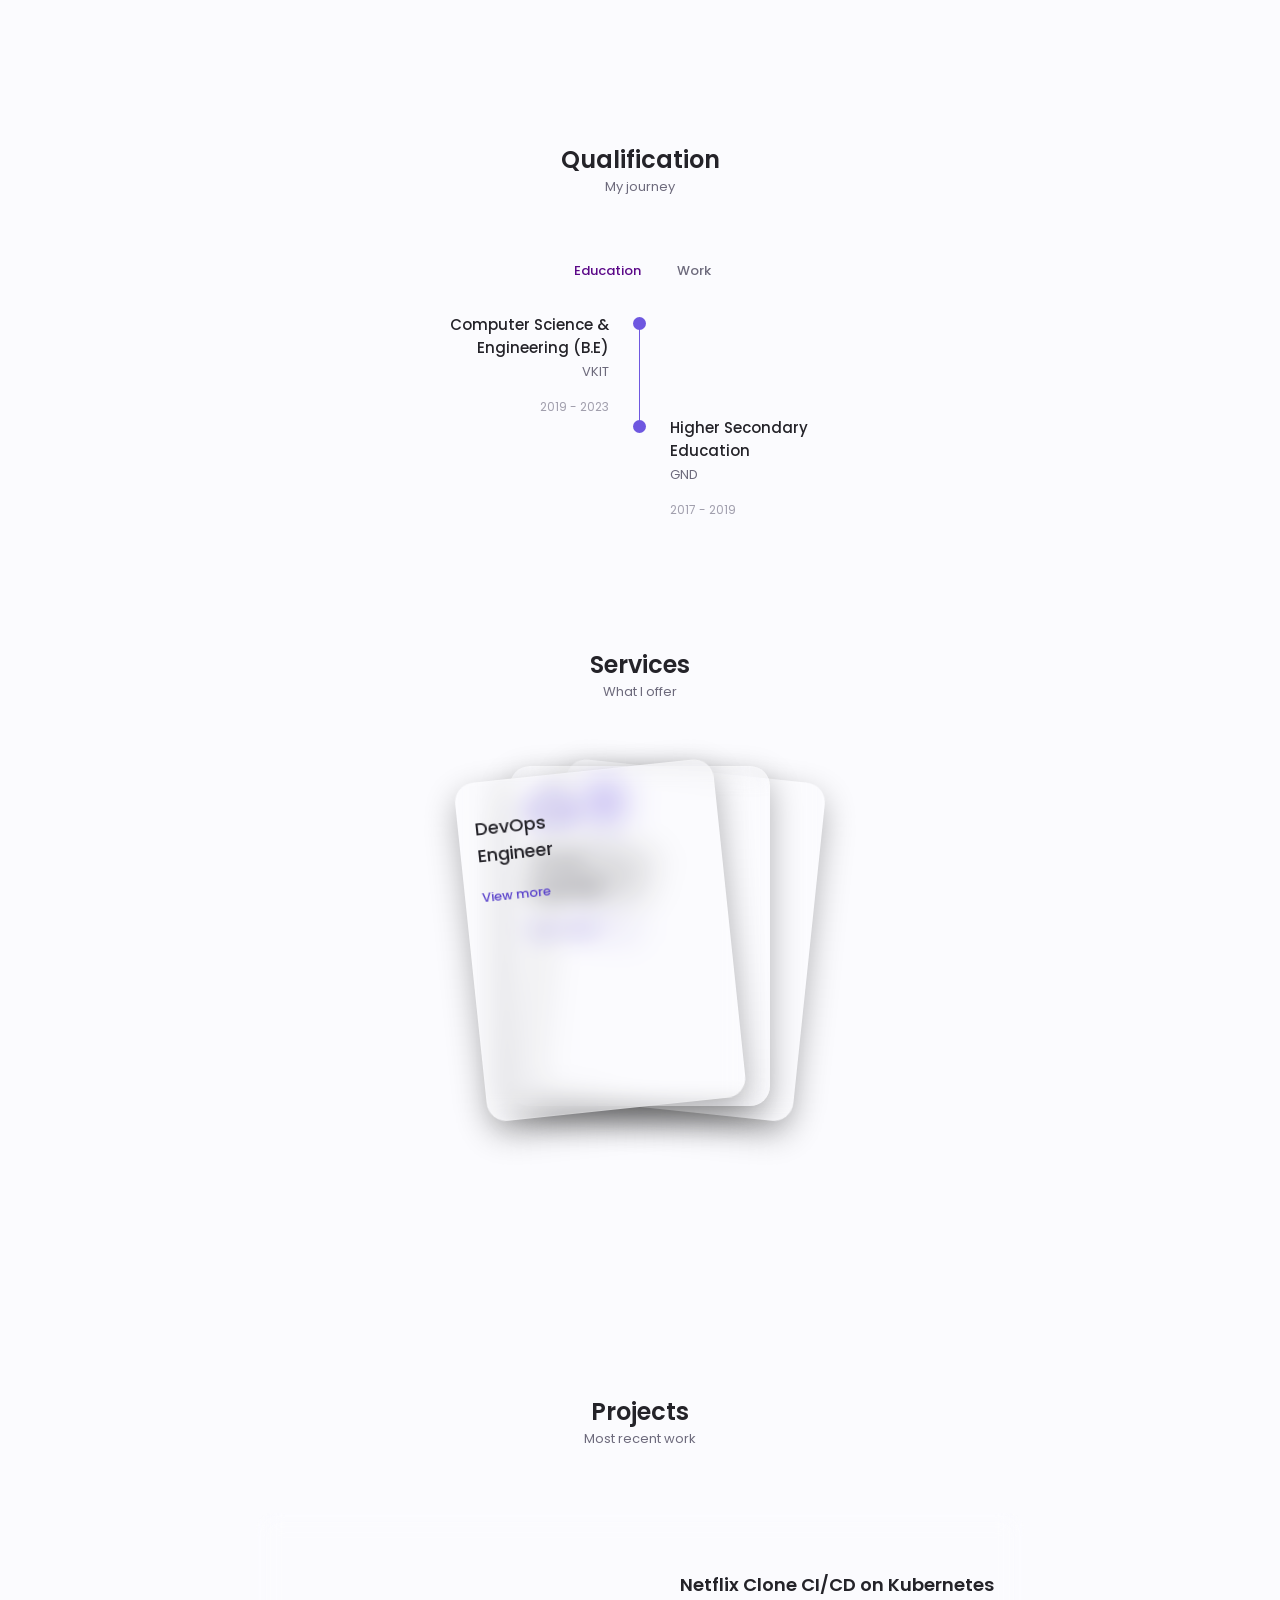
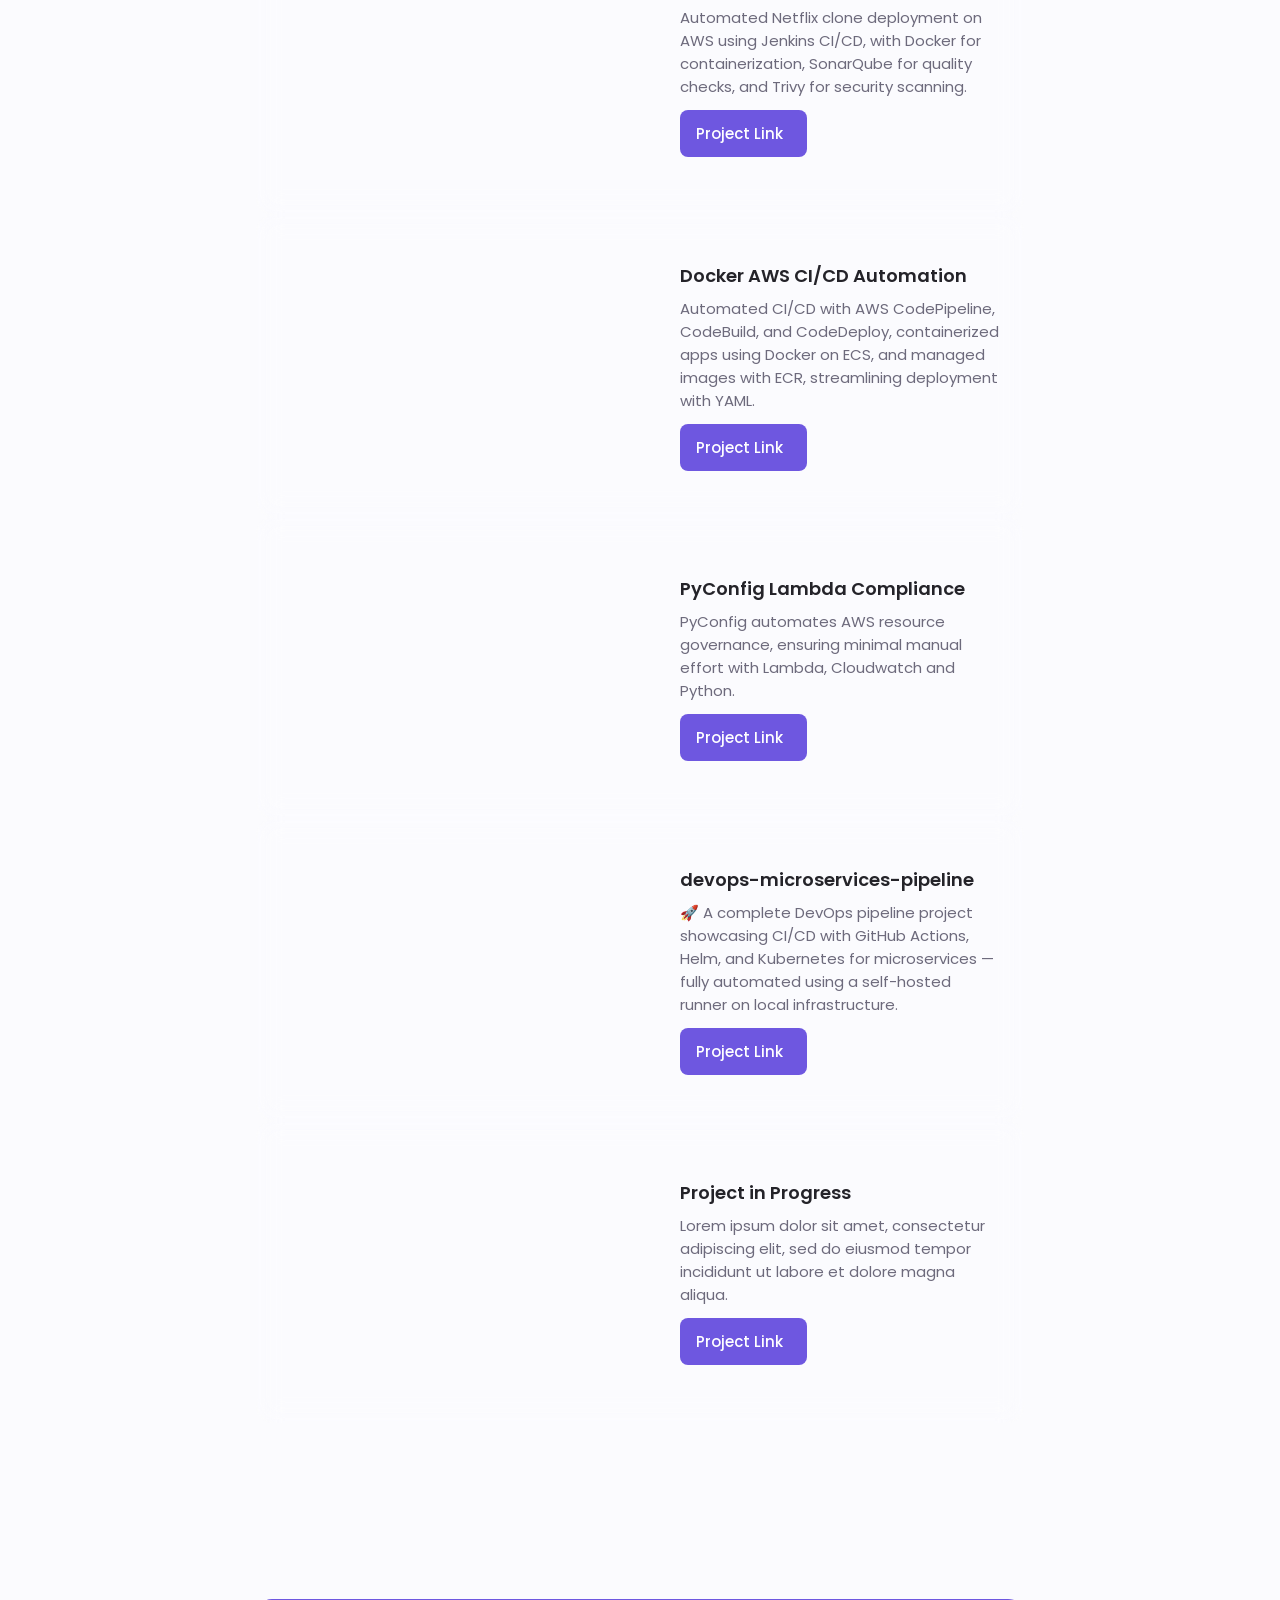
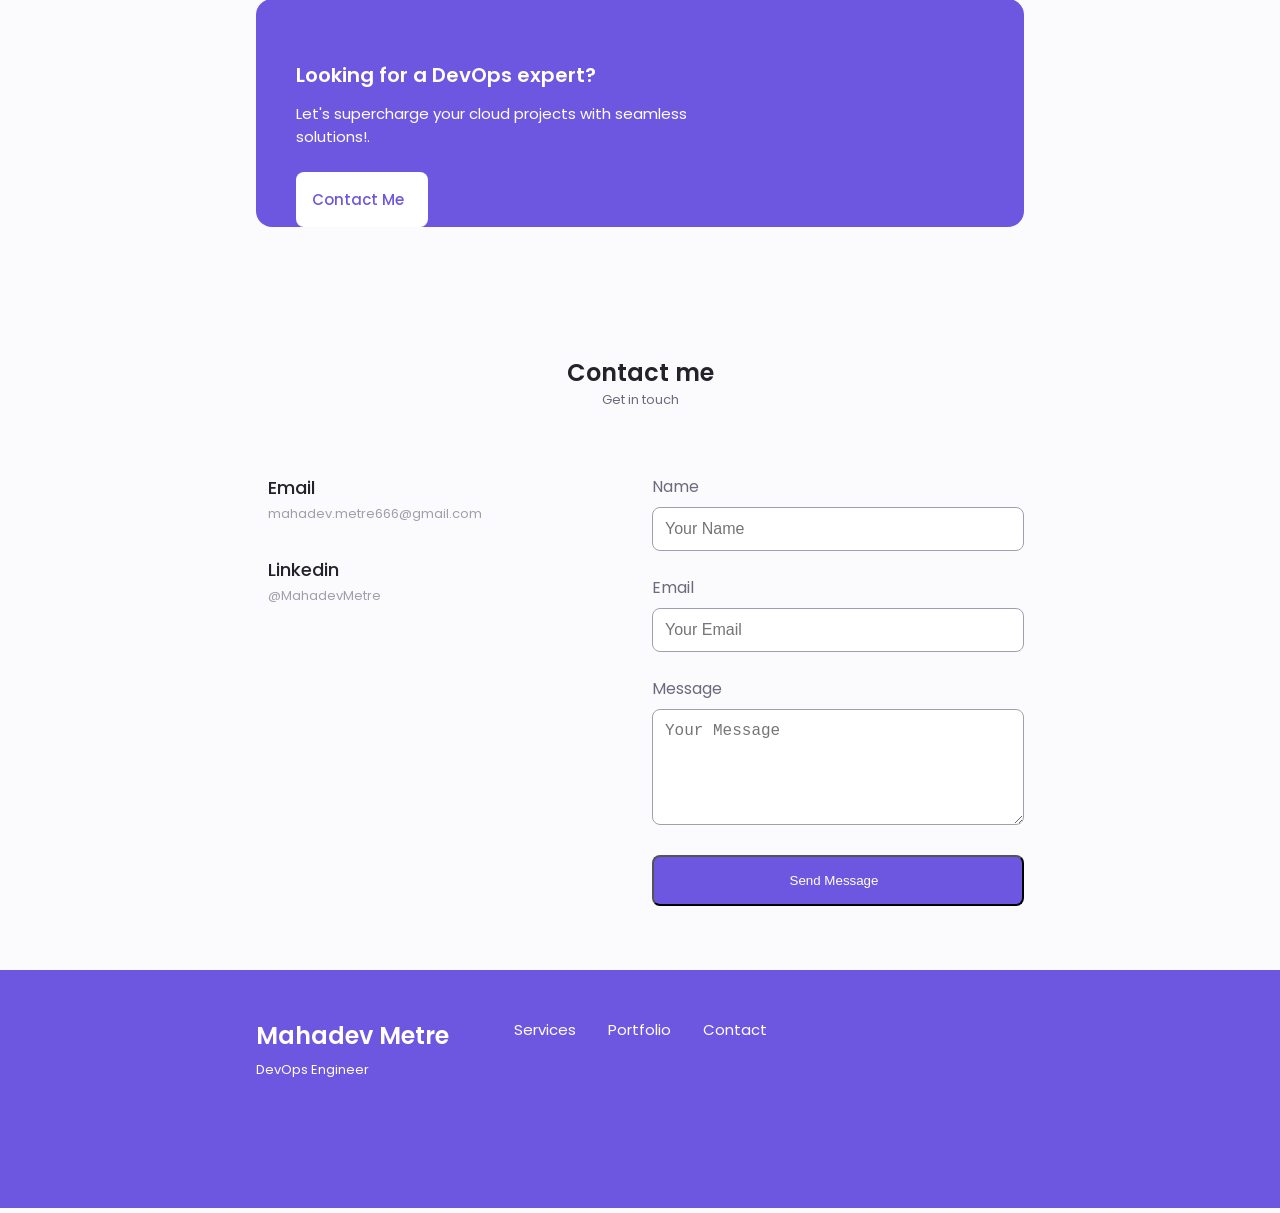
==== commit 14100e8b: "Update index.html" ====
--- a/index.html
+++ b/index.html
@@ -6,11 +6,11 @@
     <title>Mahadev</title>
     <link rel="stylesheet" href="Libraries/swiper-bundle.min.css" />
     <link rel="stylesheet" href="Css/style.css" />
-    <meta name="description" content="Mahadev Metre — AWS DevOps Engineer. I build secure, scalable CI/CD pipelines, automated cloud infrastructure (Terraform, Ansible), and monitoring. Available for hire.">
+    <meta name="description" content="Mahadev Metre — DevOps Engineer. I build secure, scalable CI/CD pipelines, automated cloud infrastructure (Terraform, Ansible), and monitoring. Available for hire.">
     <meta name="theme-color" content="#0b1226">
     <!-- Open Graph / Social preview -->
     <meta property="og:title" content="Mahadev Metre — DevOps Engineer">
-    <meta property="og:description" content="Build secure, scalable CI/CD pipelines & cloud infra. Available for hire — Mahadev Metre, AWS DevOps Engineer.">
+    <meta property="og:description" content="Build secure, scalable CI/CD pipelines & cloud infra. Available for hire — Mahadev Metre, DevOps Engineer.">
     <meta property="og:type" content="website">
     <meta property="og:url" content="https://mahadevmetre.github.io/">
     <meta property="og:image" content="Assets/Icons/logo1.png">
@@ -1650,7 +1650,7 @@
           <div class="footer-container container grid">
             <div>
               <h1 class="footer-title">Mahadev Metre</h1>
-              <span class="footer-subtitle">AWS DevOps Engineer</span>
+              <span class="footer-subtitle">DevOps Engineer</span>
             </div>
             <ul class="footer-links">
               <li>
